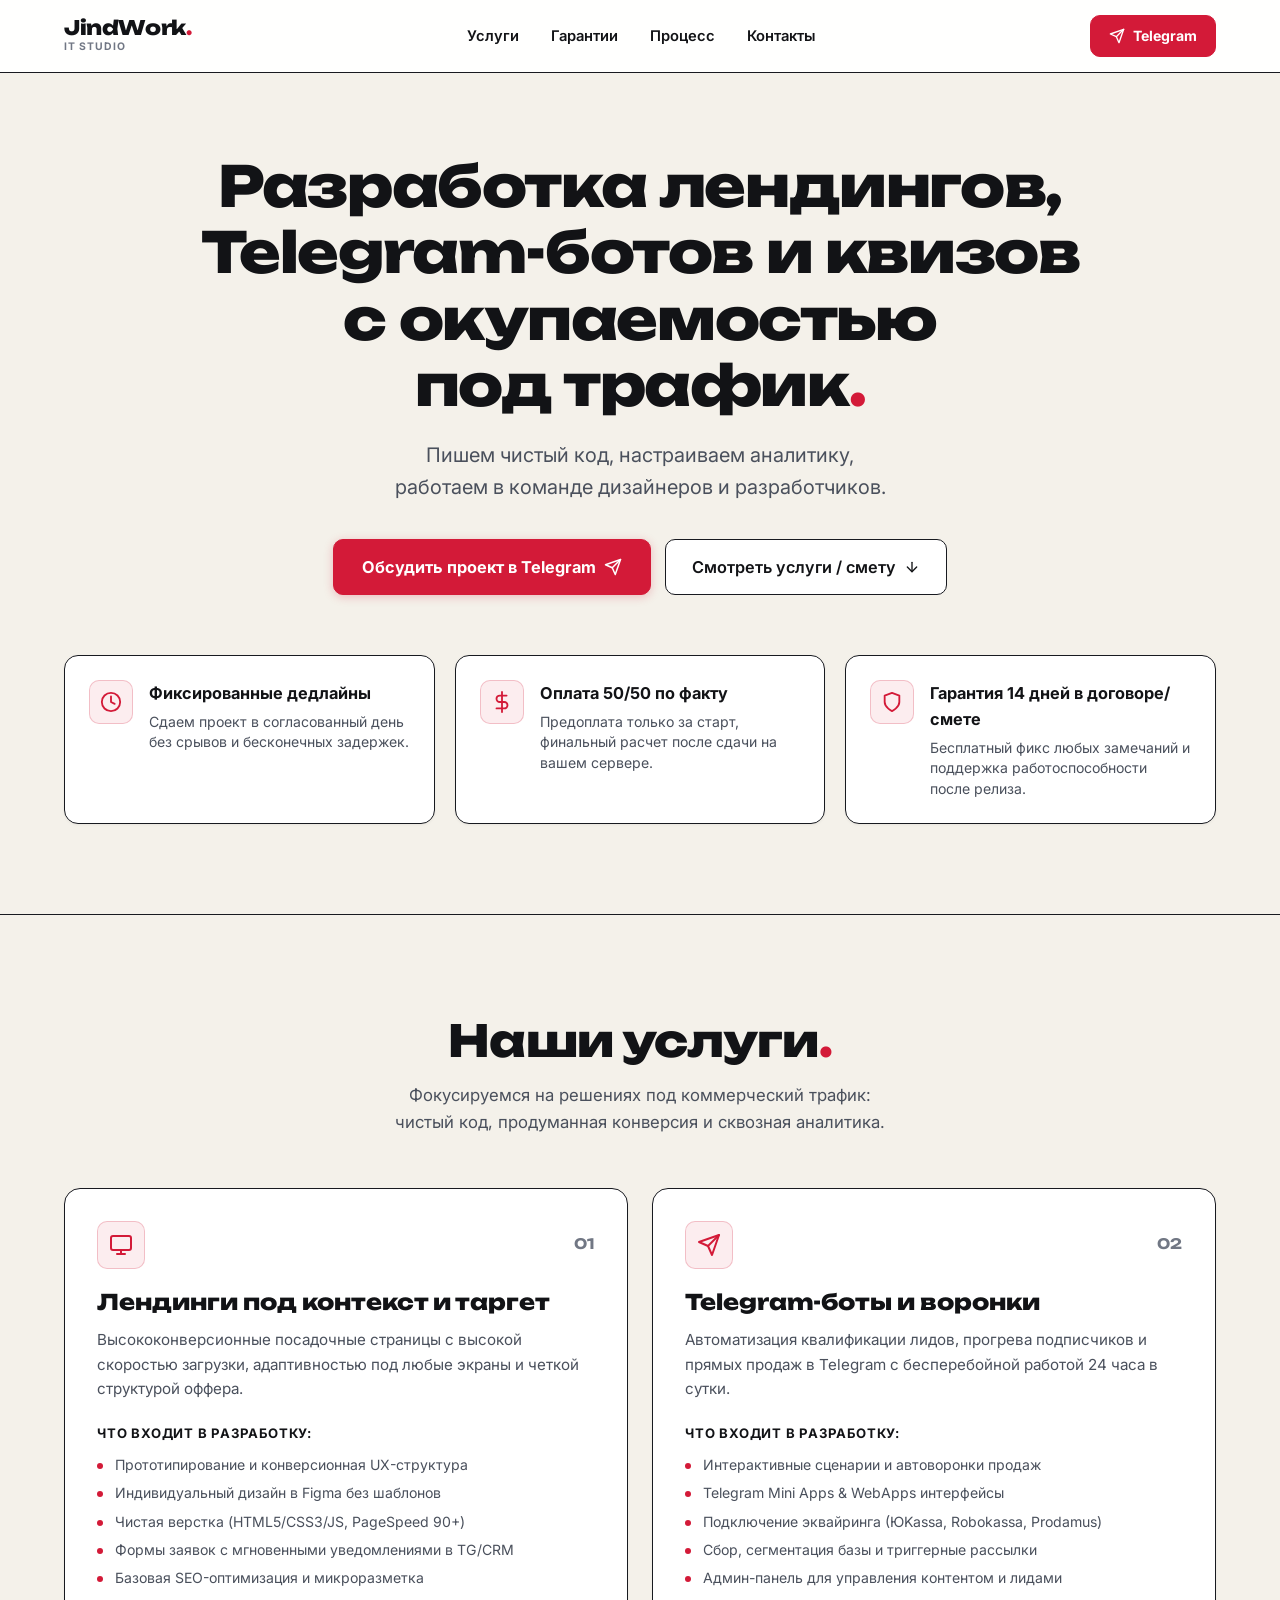
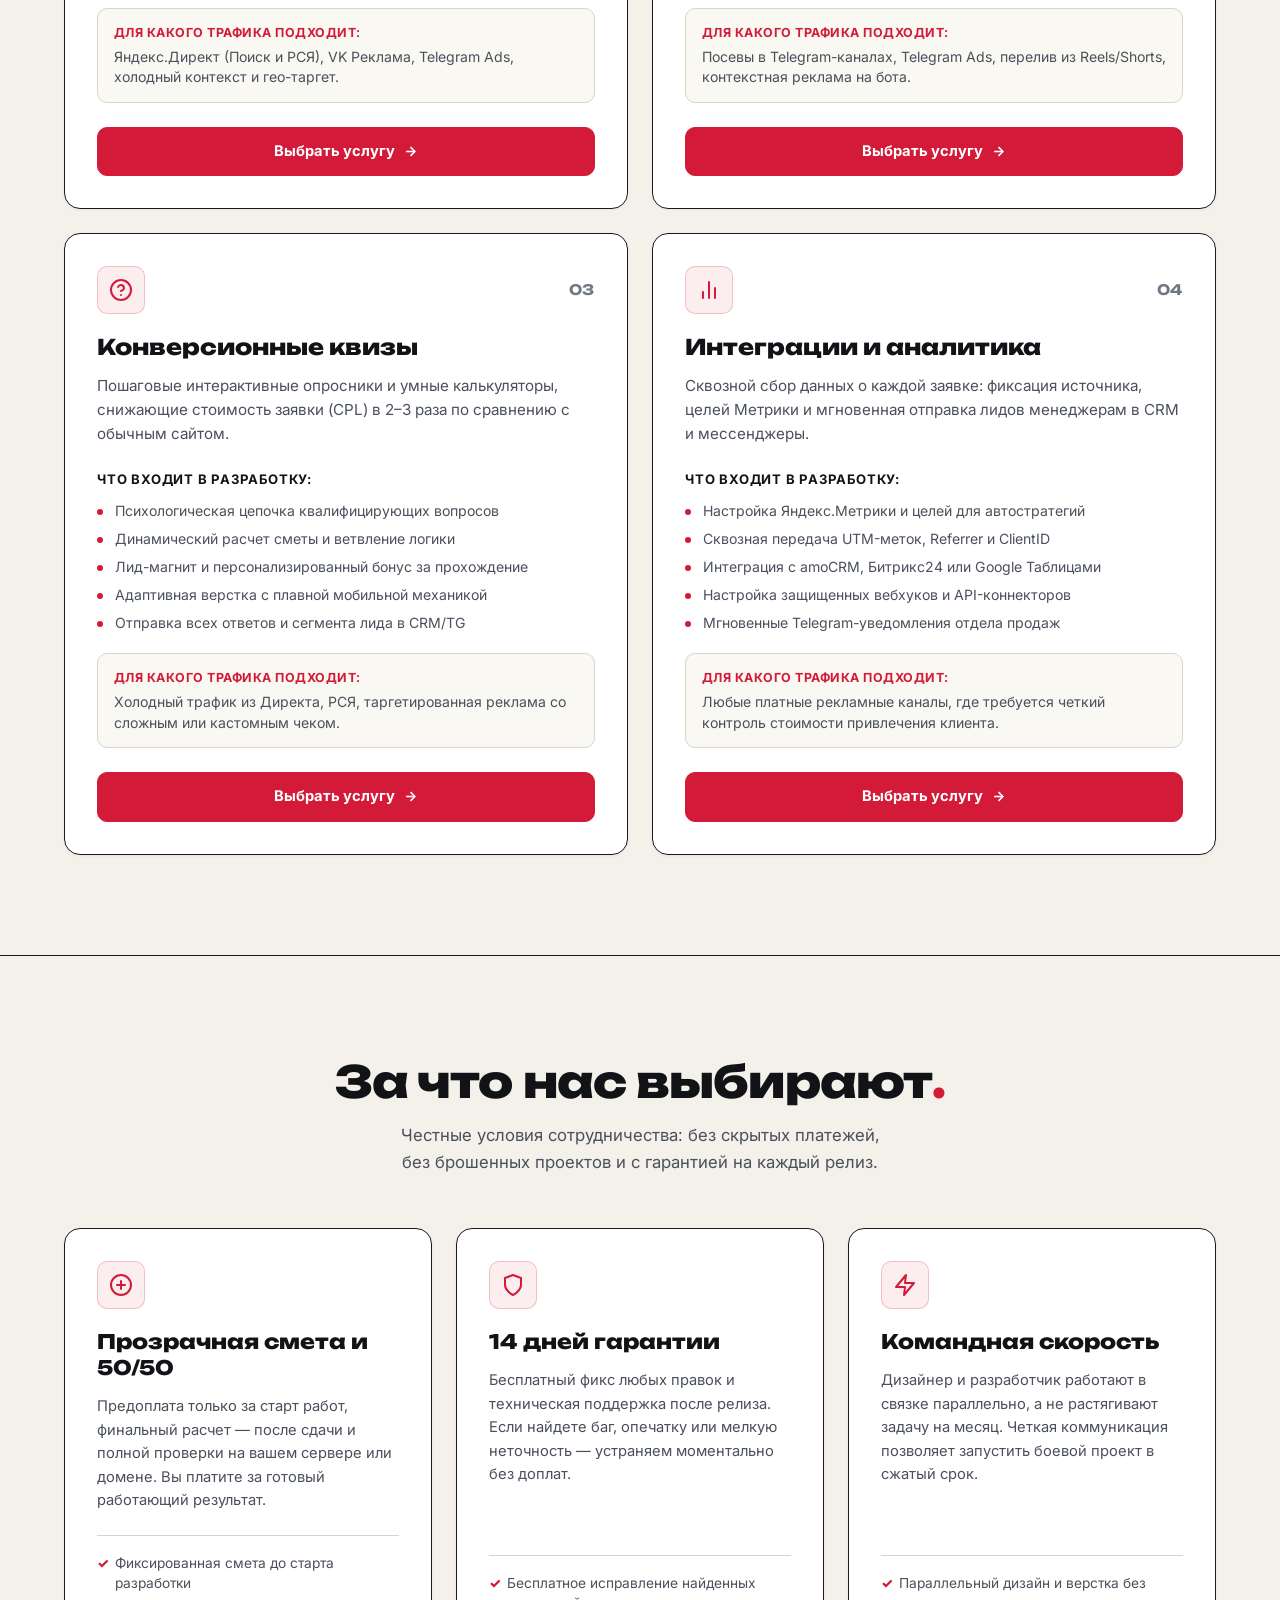
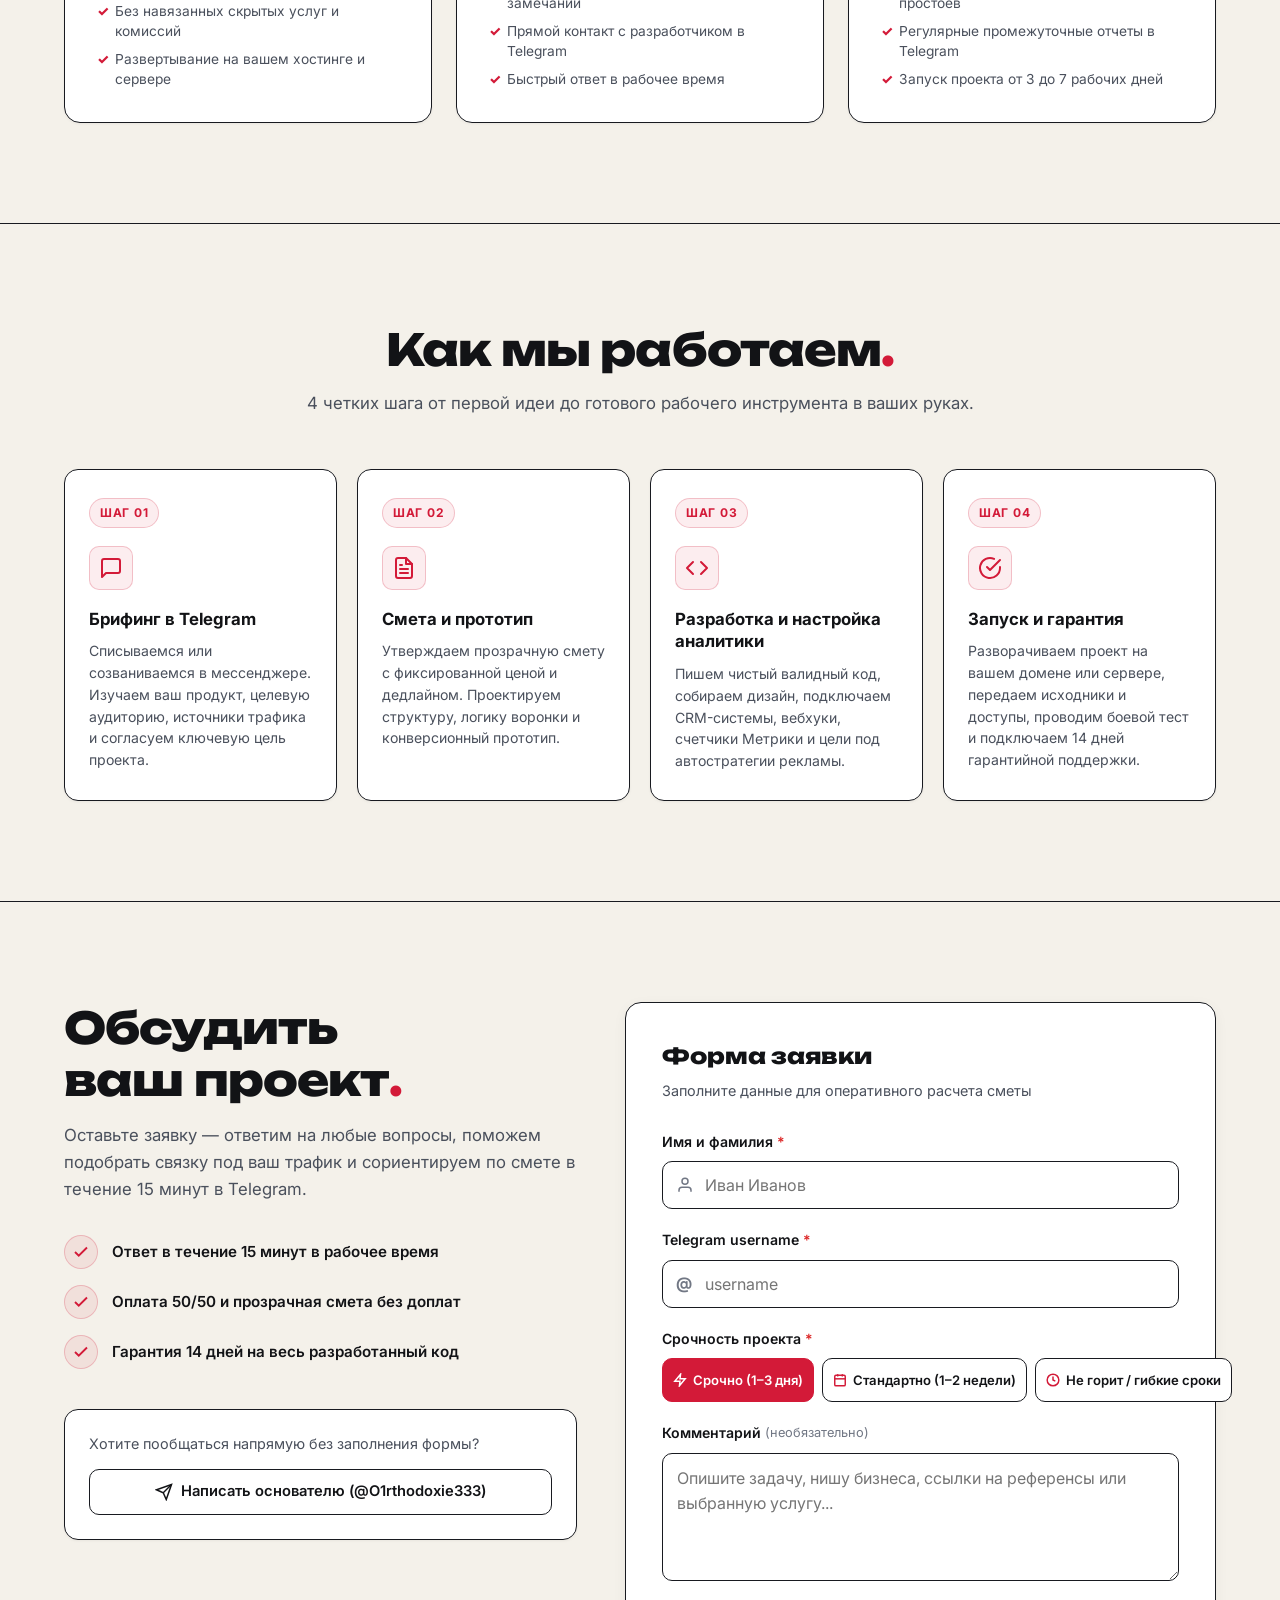
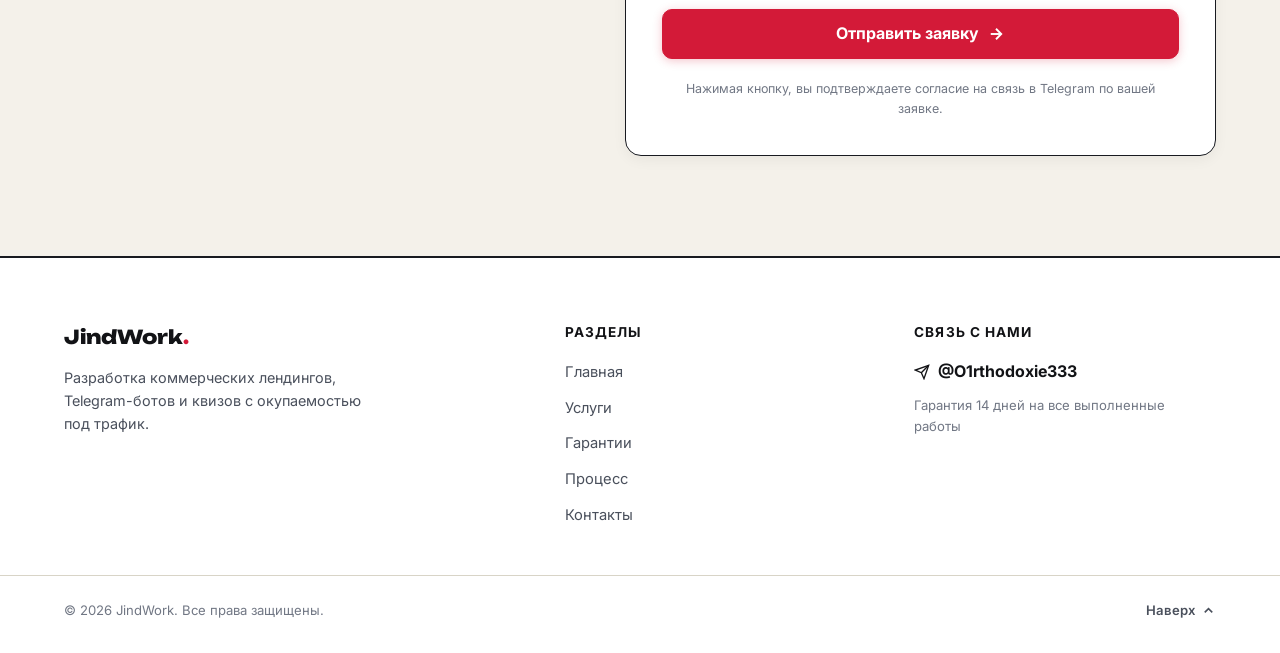
==== index.html @ 51e83759 "Add files via upload" ====
<!DOCTYPE html>
<html lang="ru">
<head>
  <meta charset="UTF-8">
  <meta name="viewport" content="width=device-width, initial-scale=1.0, viewport-fit=cover">
  <meta name="description" content="JindWork — разработка лендингов, Telegram-ботов и квизов с окупаемостью под трафик. Чистый код, аналитика, прозрачная смета 50/50 и гарантия 14 дней.">
  <title>JindWork — Разработка лендингов, Telegram-ботов и квизов под трафик</title>
  <link rel="preconnect" href="https://fonts.googleapis.com">
  <link rel="preconnect" href="https://fonts.gstatic.com" crossorigin>
  <link href="https://fonts.googleapis.com/css2?family=Inter:wght@400;500;600;700;800&family=Unbounded:wght@700;800;900&display=swap" rel="stylesheet">
  <link rel="stylesheet" href="styles.css">
  <link rel="icon" type="image/jpeg" href="assets/logo.jpg">
</head>
<body>
  <!-- Header / Шапка -->
  <header class="site-header" id="header">
    <div class="container header-container">
      <a href="#hero" class="brand-link" aria-label="JindWork главная">
        <div class="brand-text-block">
          <span class="brand-name">JindWork<span class="accent-dot">.</span></span>
          <span class="brand-tag">IT Studio</span>
        </div>
      </a>

      <nav class="nav-menu" id="nav-menu" aria-label="Основная навигация">
        <ul class="nav-list">
          <li class="nav-item"><a href="#services" class="nav-link">Услуги</a></li>
          <li class="nav-item"><a href="#values" class="nav-link">Гарантии</a></li>
          <li class="nav-item"><a href="#workflow" class="nav-link">Процесс</a></li>
          <li class="nav-item"><a href="#contact" class="nav-link">Контакты</a></li>
        </ul>
      </nav>

      <div class="header-actions">
        <a href="https://t.me/O1rthodoxie333" target="_blank" rel="noopener noreferrer" class="btn btn-tg-header" aria-label="Связаться в Telegram">
          <svg class="btn-icon" width="16" height="16" viewBox="0 0 24 24" fill="none" stroke="currentColor" stroke-width="2" stroke-linecap="round" stroke-linejoin="round" aria-hidden="true">
            <line x1="22" y1="2" x2="11" y2="13"></line>
            <polygon points="22 2 15 22 11 13 2 9 22 2"></polygon>
          </svg>
          <span class="btn-text">Telegram</span>
        </a>
        <button class="menu-toggle" id="menu-toggle" aria-label="Открыть мобильное меню" aria-expanded="false">
          <span class="menu-bar"></span>
          <span class="menu-bar"></span>
          <span class="menu-bar"></span>
        </button>
      </div>
    </div>
  </header>

  <!-- Mobile Drawer Menu -->
  <div class="mobile-drawer" id="mobile-drawer" aria-hidden="true">
    <div class="mobile-drawer-inner">
      <div class="mobile-drawer-header">
        <div class="brand-text-block">
          <span class="brand-name">JindWork<span class="accent-dot">.</span></span>
          <span class="brand-tag">IT Studio</span>
        </div>
        <button class="drawer-close" id="drawer-close" aria-label="Закрыть меню">
          <svg width="24" height="24" viewBox="0 0 24 24" fill="none" stroke="currentColor" stroke-width="2" stroke-linecap="round" stroke-linejoin="round">
            <line x1="18" y1="6" x2="6" y2="18"></line>
            <line x1="6" y1="6" x2="18" y2="18"></line>
          </svg>
        </button>
      </div>
      <nav class="mobile-nav" aria-label="Мобильная навигация">
        <a href="#services" class="mobile-nav-link">Услуги</a>
        <a href="#values" class="mobile-nav-link">Гарантии</a>
        <a href="#workflow" class="mobile-nav-link">Процесс</a>
        <a href="#contact" class="mobile-nav-link">Контакты</a>
      </nav>
      <div class="mobile-drawer-footer">
        <a href="#contact" class="btn btn-primary btn-block">Обсудить проект</a>
        <a href="https://t.me/O1rthodoxie333" target="_blank" rel="noopener noreferrer" class="btn btn-outline btn-block">
          <svg width="18" height="18" viewBox="0 0 24 24" fill="none" stroke="currentColor" stroke-width="2">
            <line x1="22" y1="2" x2="11" y2="13"></line>
            <polygon points="22 2 15 22 11 13 2 9 22 2"></polygon>
          </svg>
          <span>Написать в Telegram</span>
        </a>
      </div>
    </div>
  </div>

  <main>
    <!-- Hero Section -->
    <section class="hero-section" id="hero">
      <div class="container hero-container">
        <h1 class="hero-title">Разработка лендингов, Telegram-ботов и&nbsp;квизов с&nbsp;окупаемостью под&nbsp;трафик<span class="accent-dot">.</span></h1>

        <p class="hero-subtitle">Пишем чистый код, настраиваем аналитику, работаем в&nbsp;команде дизайнеров и&nbsp;разработчиков.</p>

        <div class="hero-cta-group">
          <a href="#contact" class="btn btn-primary btn-hero-primary">
            <span class="btn-text">Обсудить проект в Telegram</span>
            <svg class="btn-icon" width="18" height="18" viewBox="0 0 24 24" fill="none" stroke="currentColor" stroke-width="2" stroke-linecap="round" stroke-linejoin="round" aria-hidden="true">
              <line x1="22" y1="2" x2="11" y2="13"></line>
              <polygon points="22 2 15 22 11 13 2 9 22 2"></polygon>
            </svg>
          </a>
          <a href="#services" class="btn btn-outline btn-hero-secondary">
            <span class="btn-text">Смотреть услуги / смету</span>
            <svg class="btn-icon" width="16" height="16" viewBox="0 0 24 24" fill="none" stroke="currentColor" stroke-width="2" stroke-linecap="round" stroke-linejoin="round" aria-hidden="true">
              <line x1="12" y1="5" x2="12" y2="19"></line>
              <polyline points="19 12 12 19 5 12"></polyline>
            </svg>
          </a>
        </div>

        <!-- Key Metrics Cards -->
        <div class="hero-metrics-grid">
          <div class="metric-card">
            <div class="metric-icon-box">
              <svg width="22" height="22" viewBox="0 0 24 24" fill="none" stroke="currentColor" stroke-width="2" stroke-linecap="round" stroke-linejoin="round">
                <circle cx="12" cy="12" r="10"></circle>
                <polyline points="12 6 12 12 16 14"></polyline>
              </svg>
            </div>
            <div class="metric-info">
              <h3 class="metric-heading">Фиксированные дедлайны</h3>
              <p class="metric-detail">Сдаем проект в согласованный день без срывов и бесконечных задержек.</p>
            </div>
          </div>

          <div class="metric-card">
            <div class="metric-icon-box">
              <svg width="22" height="22" viewBox="0 0 24 24" fill="none" stroke="currentColor" stroke-width="2" stroke-linecap="round" stroke-linejoin="round">
                <line x1="12" y1="1" x2="12" y2="23"></line>
                <path d="M17 5H9.5a3.5 3.5 0 0 0 0 7h5a3.5 3.5 0 0 1 0 7H6"></path>
              </svg>
            </div>
            <div class="metric-info">
              <h3 class="metric-heading">Оплата 50/50 по факту</h3>
              <p class="metric-detail">Предоплата только за старт, финальный расчет после сдачи на вашем сервере.</p>
            </div>
          </div>

          <div class="metric-card">
            <div class="metric-icon-box">
              <svg width="22" height="22" viewBox="0 0 24 24" fill="none" stroke="currentColor" stroke-width="2" stroke-linecap="round" stroke-linejoin="round">
                <path d="M12 22s8-4 8-10V5l-8-3-8 3v7c0 6 8 10 8 10z"></path>
              </svg>
            </div>
            <div class="metric-info">
              <h3 class="metric-heading">Гарантия 14 дней в договоре/смете</h3>
              <p class="metric-detail">Бесплатный фикс любых замечаний и поддержка работоспособности после релиза.</p>
            </div>
          </div>
        </div>
      </div>
    </section>

    <!-- Services Section (Strict 2x2 Grid, Pure Native Scroll) -->
    <section class="services-section" id="services">
      <div class="container">
        <div class="section-heading-wrap">
          <h2 class="section-title">Наши услуги<span class="accent-dot">.</span></h2>
          <p class="section-subtitle">Фокусируемся на решениях под коммерческий трафик: чистый код, продуманная конверсия и сквозная аналитика.</p>
        </div>

        <!-- Mobile Service Category Tabs & Swipe Hint -->
        <div class="services-mobile-bar" aria-label="Быстрый выбор услуги">
          <div class="services-tab-strip" role="tablist">
            <button class="svc-tab active" data-index="0" role="tab" type="button">Лендинги</button>
            <button class="svc-tab" data-index="1" role="tab" type="button">TG-боты</button>
            <button class="svc-tab" data-index="2" role="tab" type="button">Квизы</button>
            <button class="svc-tab" data-index="3" role="tab" type="button">CRM / Аналитика</button>
          </div>
          <div class="swipe-hint">
            <span>Смахните</span>
            <svg width="14" height="14" viewBox="0 0 24 24" fill="none" stroke="currentColor" stroke-width="2.5"><polyline points="9 18 15 12 9 6"></polyline></svg>
          </div>
        </div>

        <div class="services-grid" id="services-grid">
          <!-- Card 1: Лендинги -->
          <article class="service-card" data-service="Лендинги под контекст и таргет">
            <div class="service-card-header">
              <div class="service-icon-wrap">
                <svg width="24" height="24" viewBox="0 0 24 24" fill="none" stroke="currentColor" stroke-width="2" stroke-linecap="round" stroke-linejoin="round">
                  <rect x="2" y="3" width="20" height="14" rx="2" ry="2"></rect>
                  <line x1="8" y1="21" x2="16" y2="21"></line>
                  <line x1="12" y1="17" x2="12" y2="21"></line>
                </svg>
              </div>
              <span class="service-number">01</span>
            </div>

            <h3 class="service-title">Лендинги под контекст и таргет</h3>
            <p class="service-description">Высококонверсионные посадочные страницы с высокой скоростью загрузки, адаптивностью под любые экраны и четкой структурой оффера.</p>

            <div class="service-block">
              <h4 class="service-block-title">Что входит в разработку:</h4>
              <ul class="service-list">
                <li>Прототипирование и конверсионная UX-структура</li>
                <li>Индивидуальный дизайн в Figma без шаблонов</li>
                <li>Чистая верстка (HTML5/CSS3/JS, PageSpeed 90+)</li>
                <li>Формы заявок с мгновенными уведомлениями в TG/CRM</li>
                <li>Базовая SEO-оптимизация и микроразметка</li>
              </ul>
            </div>

            <div class="service-traffic-box">
              <span class="traffic-label">Для какого трафика подходит:</span>
              <p class="traffic-text">Яндекс.Директ (Поиск и РСЯ), VK Реклама, Telegram Ads, холодный контекст и гео-таргет.</p>
            </div>

            <div class="service-action-wrap">
              <a href="#contact" class="btn btn-outline select-service-btn" data-service-name="Лендинги под контекст и таргет">
                <span>Выбрать услугу</span>
                <svg width="15" height="15" viewBox="0 0 24 24" fill="none" stroke="currentColor" stroke-width="2.5">
                  <line x1="5" y1="12" x2="19" y2="12"></line>
                  <polyline points="12 5 19 12 12 19"></polyline>
                </svg>
              </a>
            </div>
          </article>

          <!-- Card 2: Telegram-боты -->
          <article class="service-card" data-service="Telegram-боты и воронки">
            <div class="service-card-header">
              <div class="service-icon-wrap">
                <svg width="24" height="24" viewBox="0 0 24 24" fill="none" stroke="currentColor" stroke-width="2" stroke-linecap="round" stroke-linejoin="round">
                  <line x1="22" y1="2" x2="11" y2="13"></line>
                  <polygon points="22 2 15 22 11 13 2 9 22 2"></polygon>
                </svg>
              </div>
              <span class="service-number">02</span>
            </div>

            <h3 class="service-title">Telegram-боты и воронки</h3>
            <p class="service-description">Автоматизация квалификации лидов, прогрева подписчиков и прямых продаж в Telegram с бесперебойной работой 24 часа в сутки.</p>

            <div class="service-block">
              <h4 class="service-block-title">Что входит в разработку:</h4>
              <ul class="service-list">
                <li>Интерактивные сценарии и автоворонки продаж</li>
                <li>Telegram Mini Apps &amp; WebApps интерфейсы</li>
                <li>Подключение эквайринга (ЮKassa, Robokassa, Prodamus)</li>
                <li>Сбор, сегментация базы и триггерные рассылки</li>
                <li>Админ-панель для управления контентом и лидами</li>
              </ul>
            </div>

            <div class="service-traffic-box">
              <span class="traffic-label">Для какого трафика подходит:</span>
              <p class="traffic-text">Посевы в Telegram-каналах, Telegram Ads, перелив из Reels/Shorts, контекстная реклама на бота.</p>
            </div>

            <div class="service-action-wrap">
              <a href="#contact" class="btn btn-outline select-service-btn" data-service-name="Telegram-боты и воронки">
                <span>Выбрать услугу</span>
                <svg width="15" height="15" viewBox="0 0 24 24" fill="none" stroke="currentColor" stroke-width="2.5">
                  <line x1="5" y1="12" x2="19" y2="12"></line>
                  <polyline points="12 5 19 12 12 19"></polyline>
                </svg>
              </a>
            </div>
          </article>

          <!-- Card 3: Квизы -->
          <article class="service-card" data-service="Конверсионные квизы">
            <div class="service-card-header">
              <div class="service-icon-wrap">
                <svg width="24" height="24" viewBox="0 0 24 24" fill="none" stroke="currentColor" stroke-width="2" stroke-linecap="round" stroke-linejoin="round">
                  <circle cx="12" cy="12" r="10"></circle>
                  <path d="M9.09 9a3 3 0 0 1 5.83 1c0 2-3 3-3 3"></path>
                  <line x1="12" y1="17" x2="12.01" y2="17"></line>
                </svg>
              </div>
              <span class="service-number">03</span>
            </div>

            <h3 class="service-title">Конверсионные квизы</h3>
            <p class="service-description">Пошаговые интерактивные опросники и умные калькуляторы, снижающие стоимость заявки (CPL) в 2–3 раза по сравнению с обычным сайтом.</p>

            <div class="service-block">
              <h4 class="service-block-title">Что входит в разработку:</h4>
              <ul class="service-list">
                <li>Психологическая цепочка квалифицирующих вопросов</li>
                <li>Динамический расчет сметы и ветвление логики</li>
                <li>Лид-магнит и персонализированный бонус за прохождение</li>
                <li>Адаптивная верстка с плавной мобильной механикой</li>
                <li>Отправка всех ответов и сегмента лида в CRM/TG</li>
              </ul>
            </div>

            <div class="service-traffic-box">
              <span class="traffic-label">Для какого трафика подходит:</span>
              <p class="traffic-text">Холодный трафик из Директа, РСЯ, таргетированная реклама со сложным или кастомным чеком.</p>
            </div>

            <div class="service-action-wrap">
              <a href="#contact" class="btn btn-outline select-service-btn" data-service-name="Конверсионные квизы">
                <span>Выбрать услугу</span>
                <svg width="15" height="15" viewBox="0 0 24 24" fill="none" stroke="currentColor" stroke-width="2.5">
                  <line x1="5" y1="12" x2="19" y2="12"></line>
                  <polyline points="12 5 19 12 12 19"></polyline>
                </svg>
              </a>
            </div>
          </article>

          <!-- Card 4: Интеграции и аналитика -->
          <article class="service-card" data-service="Интеграции и аналитика">
            <div class="service-card-header">
              <div class="service-icon-wrap">
                <svg width="24" height="24" viewBox="0 0 24 24" fill="none" stroke="currentColor" stroke-width="2" stroke-linecap="round" stroke-linejoin="round">
                  <path d="M18 20V10"></path>
                  <path d="M12 20V4"></path>
                  <path d="M6 20v-6"></path>
                </svg>
              </div>
              <span class="service-number">04</span>
            </div>

            <h3 class="service-title">Интеграции и аналитика</h3>
            <p class="service-description">Сквозной сбор данных о каждой заявке: фиксация источника, целей Метрики и мгновенная отправка лидов менеджерам в CRM и мессенджеры.</p>

            <div class="service-block">
              <h4 class="service-block-title">Что входит в разработку:</h4>
              <ul class="service-list">
                <li>Настройка Яндекс.Метрики и целей для автостратегий</li>
                <li>Сквозная передача UTM-меток, Referrer и ClientID</li>
                <li>Интеграция с amoCRM, Битрикс24 или Google Таблицами</li>
                <li>Настройка защищенных вебхуков и API-коннекторов</li>
                <li>Мгновенные Telegram-уведомления отдела продаж</li>
              </ul>
            </div>

            <div class="service-traffic-box">
              <span class="traffic-label">Для какого трафика подходит:</span>
              <p class="traffic-text">Любые платные рекламные каналы, где требуется четкий контроль стоимости привлечения клиента.</p>
            </div>

            <div class="service-action-wrap">
              <a href="#contact" class="btn btn-outline select-service-btn" data-service-name="Интеграции и аналитика">
                <span>Выбрать услугу</span>
                <svg width="15" height="15" viewBox="0 0 24 24" fill="none" stroke="currentColor" stroke-width="2.5">
                  <line x1="5" y1="12" x2="19" y2="12"></line>
                  <polyline points="12 5 19 12 12 19"></polyline>
                </svg>
              </a>
            </div>
          </article>
        </div>

        <!-- Mobile Carousel Dots for Services -->
        <div class="carousel-dots services-dots" id="services-dots" aria-hidden="true">
          <button class="carousel-dot active" data-index="0" type="button" aria-label="Карточка 1"></button>
          <button class="carousel-dot" data-index="1" type="button" aria-label="Карточка 2"></button>
          <button class="carousel-dot" data-index="2" type="button" aria-label="Карточка 3"></button>
          <button class="carousel-dot" data-index="3" type="button" aria-label="Карточка 4"></button>
        </div>
      </div>
    </section>

    <!-- Why Us / Guarantees Section (Pure Native Cards Grid) -->
    <section class="values-section" id="values">
      <div class="container">
        <div class="section-heading-wrap">
          <h2 class="section-title">За что нас выбирают<span class="accent-dot">.</span></h2>
          <p class="section-subtitle">Честные условия сотрудничества: без скрытых платежей, без брошенных проектов и с гарантией на каждый релиз.</p>
        </div>

        <div class="values-grid" id="values-grid">
          <!-- Card 1: 50/50 -->
          <article class="value-card">
            <div class="value-card-header">
              <div class="value-icon-box">
                <svg width="24" height="24" viewBox="0 0 24 24" fill="none" stroke="currentColor" stroke-width="2" stroke-linecap="round" stroke-linejoin="round">
                  <circle cx="12" cy="12" r="10"></circle>
                  <line x1="12" y1="8" x2="12" y2="16"></line>
                  <line x1="8" y1="12" x2="16" y2="12"></line>
                </svg>
              </div>
            </div>
            <h3 class="value-title">Прозрачная смета и 50/50</h3>
            <p class="value-desc">Предоплата только за старт работ, финальный расчет — после сдачи и полной проверки на вашем сервере или домене. Вы платите за готовый работающий результат.</p>
            <ul class="value-points">
              <li>Фиксированная смета до старта разработки</li>
              <li>Без навязанных скрытых услуг и комиссий</li>
              <li>Развертывание на вашем хостинге и сервере</li>
            </ul>
          </article>

          <!-- Card 2: 14 дней гарантии -->
          <article class="value-card">
            <div class="value-card-header">
              <div class="value-icon-box">
                <svg width="24" height="24" viewBox="0 0 24 24" fill="none" stroke="currentColor" stroke-width="2" stroke-linecap="round" stroke-linejoin="round">
                  <path d="M12 22s8-4 8-10V5l-8-3-8 3v7c0 6 8 10 8 10z"></path>
                </svg>
              </div>
            </div>
            <h3 class="value-title">14 дней гарантии</h3>
            <p class="value-desc">Бесплатный фикс любых правок и техническая поддержка после релиза. Если найдете баг, опечатку или мелкую неточность — устраняем моментально без доплат.</p>
            <ul class="value-points">
              <li>Бесплатное исправление найденных замечаний</li>
              <li>Прямой контакт с разработчиком в Telegram</li>
              <li>Быстрый ответ в рабочее время</li>
            </ul>
          </article>

          <!-- Card 3: Командная скорость -->
          <article class="value-card">
            <div class="value-card-header">
              <div class="value-icon-box">
                <svg width="24" height="24" viewBox="0 0 24 24" fill="none" stroke="currentColor" stroke-width="2" stroke-linecap="round" stroke-linejoin="round">
                  <polygon points="13 2 3 14 12 14 11 22 21 10 12 10 13 2"></polygon>
                </svg>
              </div>
            </div>
            <h3 class="value-title">Командная скорость</h3>
            <p class="value-desc">Дизайнер и разработчик работают в связке параллельно, а не растягивают задачу на месяц. Четкая коммуникация позволяет запустить боевой проект в сжатый срок.</p>
            <ul class="value-points">
              <li>Параллельный дизайн и верстка без простоев</li>
              <li>Регулярные промежуточные отчеты в Telegram</li>
              <li>Запуск проекта от 3 до 7 рабочих дней</li>
            </ul>
          </article>
        </div>

        <!-- Mobile Carousel Dots for Values -->
        <div class="carousel-dots values-dots" id="values-dots" aria-hidden="true">
          <button class="carousel-dot active" data-index="0" type="button" aria-label="Гарантия 1"></button>
          <button class="carousel-dot" data-index="1" type="button" aria-label="Гарантия 2"></button>
          <button class="carousel-dot" data-index="2" type="button" aria-label="Гарантия 3"></button>
        </div>
      </div>
    </section>

    <!-- Workflow Section (4 Steps Chain) -->
    <section class="workflow-section" id="workflow">
      <div class="container">
        <div class="section-heading-wrap">
          <h2 class="section-title">Как мы работаем<span class="accent-dot">.</span></h2>
          <p class="section-subtitle">4 четких шага от первой идеи до готового рабочего инструмента в ваших руках.</p>
        </div>

        <div class="workflow-chain" id="workflow-chain">
          <!-- Step 1 -->
          <div class="step-card">
            <div class="step-badge">Шаг 01</div>
            <div class="step-icon">
              <svg width="24" height="24" viewBox="0 0 24 24" fill="none" stroke="currentColor" stroke-width="2" stroke-linecap="round" stroke-linejoin="round">
                <path d="M21 15a2 2 0 0 1-2 2H7l-4 4V5a2 2 0 0 1 2-2h14a2 2 0 0 1 2 2z"></path>
              </svg>
            </div>
            <h3 class="step-title">Брифинг в Telegram</h3>
            <p class="step-desc">Списываемся или созваниваемся в мессенджере. Изучаем ваш продукт, целевую аудиторию, источники трафика и согласуем ключевую цель проекта.</p>
          </div>

          <!-- Step 2 -->
          <div class="step-card">
            <div class="step-badge">Шаг 02</div>
            <div class="step-icon">
              <svg width="24" height="24" viewBox="0 0 24 24" fill="none" stroke="currentColor" stroke-width="2" stroke-linecap="round" stroke-linejoin="round">
                <path d="M14 2H6a2 2 0 0 0-2 2v16a2 2 0 0 0 2 2h12a2 2 0 0 0 2-2V8z"></path>
                <polyline points="14 2 14 8 20 8"></polyline>
                <line x1="16" y1="13" x2="8" y2="13"></line>
                <line x1="16" y1="17" x2="8" y2="17"></line>
                <polyline points="10 9 9 9 8 9"></polyline>
              </svg>
            </div>
            <h3 class="step-title">Смета и прототип</h3>
            <p class="step-desc">Утверждаем прозрачную смету с фиксированной ценой и дедлайном. Проектируем структуру, логику воронки и конверсионный прототип.</p>
          </div>

          <!-- Step 3 -->
          <div class="step-card">
            <div class="step-badge">Шаг 03</div>
            <div class="step-icon">
              <svg width="24" height="24" viewBox="0 0 24 24" fill="none" stroke="currentColor" stroke-width="2" stroke-linecap="round" stroke-linejoin="round">
                <polyline points="16 18 22 12 16 6"></polyline>
                <polyline points="8 6 2 12 8 18"></polyline>
              </svg>
            </div>
            <h3 class="step-title">Разработка и настройка аналитики</h3>
            <p class="step-desc">Пишем чистый валидный код, собираем дизайн, подключаем CRM-системы, вебхуки, счетчики Метрики и цели под автостратегии рекламы.</p>
          </div>

          <!-- Step 4 -->
          <div class="step-card">
            <div class="step-badge">Шаг 04</div>
            <div class="step-icon">
              <svg width="24" height="24" viewBox="0 0 24 24" fill="none" stroke="currentColor" stroke-width="2" stroke-linecap="round" stroke-linejoin="round">
                <path d="M22 11.08V12a10 10 0 1 1-5.93-9.14"></path>
                <polyline points="22 4 12 14.01 9 11.01"></polyline>
              </svg>
            </div>
            <h3 class="step-title">Запуск и гарантия</h3>
            <p class="step-desc">Разворачиваем проект на вашем домене или сервере, передаем исходники и доступы, проводим боевой тест и подключаем 14 дней гарантийной поддержки.</p>
          </div>
        </div>

        <!-- Mobile Carousel Dots for Workflow -->
        <div class="carousel-dots workflow-dots" id="workflow-dots" aria-hidden="true">
          <button class="carousel-dot active" data-index="0" type="button" aria-label="Шаг 1"></button>
          <button class="carousel-dot" data-index="1" type="button" aria-label="Шаг 2"></button>
          <button class="carousel-dot" data-index="2" type="button" aria-label="Шаг 3"></button>
          <button class="carousel-dot" data-index="3" type="button" aria-label="Шаг 4"></button>
        </div>
      </div>
    </section>

    <!-- Lead Form Section / Заявка на работу -->
    <section class="contact-section" id="contact">
      <div class="container">
        <div class="contact-layout">
          <!-- Left Info Column -->
          <div class="contact-info-col">
            <h2 class="contact-title">Обсудить ваш проект<span class="accent-dot">.</span></h2>
            <p class="contact-subtitle">Оставьте заявку — ответим на любые вопросы, поможем подобрать связку под ваш трафик и сориентируем по смете в течение 15 минут в Telegram.</p>

            <div class="contact-perks-list">
              <div class="perk-row">
                <div class="perk-icon">
                  <svg width="18" height="18" viewBox="0 0 24 24" fill="none" stroke="currentColor" stroke-width="2.5">
                    <polyline points="20 6 9 17 4 12"></polyline>
                  </svg>
                </div>
                <span>Ответ в течение 15 минут в рабочее время</span>
              </div>
              <div class="perk-row">
                <div class="perk-icon">
                  <svg width="18" height="18" viewBox="0 0 24 24" fill="none" stroke="currentColor" stroke-width="2.5">
                    <polyline points="20 6 9 17 4 12"></polyline>
                  </svg>
                </div>
                <span>Оплата 50/50 и прозрачная смета без доплат</span>
              </div>
              <div class="perk-row">
                <div class="perk-icon">
                  <svg width="18" height="18" viewBox="0 0 24 24" fill="none" stroke="currentColor" stroke-width="2.5">
                    <polyline points="20 6 9 17 4 12"></polyline>
                  </svg>
                </div>
                <span>Гарантия 14 дней на весь разработанный код</span>
              </div>
            </div>

            <div class="direct-tg-container">
              <span class="direct-tg-note">Хотите пообщаться напрямую без заполнения формы?</span>
              <a href="https://t.me/O1rthodoxie333" target="_blank" rel="noopener noreferrer" class="btn btn-outline direct-tg-btn">
                <svg width="18" height="18" viewBox="0 0 24 24" fill="none" stroke="currentColor" stroke-width="2">
                  <line x1="22" y1="2" x2="11" y2="13"></line>
                  <polygon points="22 2 15 22 11 13 2 9 22 2"></polygon>
                </svg>
                <span>Написать основателю (@O1rthodoxie333)</span>
              </a>
            </div>
          </div>

          <!-- Right Form Column -->
          <div class="contact-form-col">
            <div class="form-card">
              <div class="form-card-top">
                <h3 class="form-card-title">Форма заявки</h3>
                <p class="form-card-sub">Заполните данные для оперативного расчета сметы</p>
              </div>

              <form id="lead-form" class="lead-form" novalidate>
                <!-- 1. Имя и фамилия -->
                <div class="form-group">
                  <label for="client-name" class="form-label">
                    <span>Имя и фамилия</span>
                    <span class="req-star" aria-hidden="true">*</span>
                  </label>
                  <div class="input-wrap">
                    <svg class="input-icon" width="18" height="18" viewBox="0 0 24 24" fill="none" stroke="currentColor" stroke-width="2">
                      <path d="M20 21v-2a4 4 0 0 0-4-4H8a4 4 0 0 0-4 4v2"></path>
                      <circle cx="12" cy="7" r="4"></circle>
                    </svg>
                    <input type="text" id="client-name" name="fullName" class="form-input" placeholder="Иван Иванов" required autocomplete="name">
                  </div>
                  <span class="field-error" id="name-error">Пожалуйста, укажите имя и фамилию</span>
                </div>

                <!-- 2. Юз в телеграмм -->
                <div class="form-group">
                  <label for="telegram-username" class="form-label">
                    <span>Telegram username</span>
                    <span class="req-star" aria-hidden="true">*</span>
                  </label>
                  <div class="input-wrap tg-input-wrap">
                    <span class="input-prefix" aria-hidden="true">@</span>
                    <input type="text" id="telegram-username" name="telegram" class="form-input" placeholder="username" required autocomplete="off">
                  </div>
                  <span class="field-error" id="tg-error">Пожалуйста, укажите ваш Telegram username</span>
                </div>

                <!-- 3. Срочность работы -->
                <div class="form-group">
                  <label class="form-label">
                    <span>Срочность проекта</span>
                    <span class="req-star" aria-hidden="true">*</span>
                  </label>
                  <div class="urgency-chips" role="radiogroup" aria-label="Срочность работы">
                    <label class="urgency-chip active">
                      <input type="radio" name="urgency" value="Срочно (1-3 дня)" checked>
                      <span class="chip-content">
                        <svg class="chip-icon" width="14" height="14" viewBox="0 0 24 24" fill="none" stroke="currentColor" stroke-width="2.5">
                          <polygon points="13 2 3 14 12 14 11 22 21 10 12 10 13 2"></polygon>
                        </svg>
                        <span>Срочно (1–3 дня)</span>
                      </span>
                    </label>

                    <label class="urgency-chip">
                      <input type="radio" name="urgency" value="Стандартно (1-2 недели)">
                      <span class="chip-content">
                        <svg class="chip-icon" width="14" height="14" viewBox="0 0 24 24" fill="none" stroke="currentColor" stroke-width="2.5">
                          <rect x="3" y="4" width="18" height="18" rx="2" ry="2"></rect>
                          <line x1="16" y1="2" x2="16" y2="6"></line>
                          <line x1="8" y1="2" x2="8" y2="6"></line>
                          <line x1="3" y1="10" x2="21" y2="10"></line>
                        </svg>
                        <span>Стандартно (1–2 недели)</span>
                      </span>
                    </label>

                    <label class="urgency-chip">
                      <input type="radio" name="urgency" value="Не горит / гибкие сроки">
                      <span class="chip-content">
                        <svg class="chip-icon" width="14" height="14" viewBox="0 0 24 24" fill="none" stroke="currentColor" stroke-width="2.5">
                          <circle cx="12" cy="12" r="10"></circle>
                          <polyline points="12 6 12 12 16 14"></polyline>
                        </svg>
                        <span>Не горит / гибкие сроки</span>
                      </span>
                    </label>
                  </div>
                </div>

                <!-- 4. Комментарий -->
                <div class="form-group">
                  <label for="project-comment" class="form-label">
                    <span>Комментарий</span>
                    <span class="optional-tag">(необязательно)</span>
                  </label>
                  <div class="textarea-wrap">
                    <textarea id="project-comment" name="comment" class="form-textarea" rows="4" placeholder="Опишите задачу, нишу бизнеса, ссылки на референсы или выбранную услугу..."></textarea>
                  </div>
                </div>

                <!-- Submit Button -->
                <button type="submit" class="btn btn-primary btn-submit" id="submit-btn">
                  <span class="btn-spinner" aria-hidden="true"></span>
                  <span class="btn-text">Отправить заявку</span>
                  <svg class="btn-icon" width="18" height="18" viewBox="0 0 24 24" fill="none" stroke="currentColor" stroke-width="2.5">
                    <line x1="5" y1="12" x2="19" y2="12"></line>
                    <polyline points="12 5 19 12 12 19"></polyline>
                  </svg>
                </button>

                <p class="form-disclaimer">Нажимая кнопку, вы подтверждаете согласие на связь в Telegram по вашей заявке.</p>
              </form>
            </div>
          </div>
        </div>
      </div>
    </section>
  </main>

  <!-- Success Notification Modal -->
  <div class="modal-backdrop" id="success-modal" aria-hidden="true" role="dialog" aria-labelledby="modal-title">
    <div class="modal-card">
      <div class="modal-icon-wrap">
        <svg width="36" height="36" viewBox="0 0 24 24" fill="none" stroke="currentColor" stroke-width="2.5" stroke-linecap="round" stroke-linejoin="round">
          <path d="M22 11.08V12a10 10 0 1 1-5.93-9.14"></path>
          <polyline points="22 4 12 14.01 9 11.01"></polyline>
        </svg>
      </div>
      <h3 class="modal-title" id="modal-title">Заявка успешно отправлена!</h3>
      <p class="modal-text">Команда <strong>JindWork</strong> уже получила ваши данные. Мы свяжемся с вами в Telegram в течение 15 минут в рабочее время.</p>
      <div class="modal-summary" id="modal-summary"></div>
      <div class="modal-actions">
        <a href="https://t.me/O1rthodoxie333" target="_blank" rel="noopener noreferrer" class="btn btn-primary btn-block" id="modal-tg-btn">
          <svg width="18" height="18" viewBox="0 0 24 24" fill="none" stroke="currentColor" stroke-width="2">
            <line x1="22" y1="2" x2="11" y2="13"></line>
            <polygon points="22 2 15 22 11 13 2 9 22 2"></polygon>
          </svg>
          <span>Перейти в диалог Telegram</span>
        </a>
        <button class="btn btn-outline btn-block" id="modal-close-btn" type="button">Закрыть окно</button>
      </div>
    </div>
  </div>

  <!-- Footer / Подвал -->
  <footer class="site-footer">
    <div class="container footer-container">
      <div class="footer-left">
        <div class="footer-brand">
          <span class="footer-brand-name">JindWork<span class="accent-dot">.</span></span>
        </div>
        <p class="footer-desc">Разработка коммерческих лендингов, Telegram-ботов и квизов с окупаемостью под трафик.</p>
      </div>

      <nav class="footer-nav" aria-label="Навигация в подвале">
        <span class="footer-nav-title">Разделы</span>
        <ul class="footer-links">
          <li><a href="#hero">Главная</a></li>
          <li><a href="#services">Услуги</a></li>
          <li><a href="#values">Гарантии</a></li>
          <li><a href="#workflow">Процесс</a></li>
          <li><a href="#contact">Контакты</a></li>
        </ul>
      </nav>

      <div class="footer-right">
        <span class="footer-nav-title">Связь с нами</span>
        <p class="footer-contact-item">
          <svg width="16" height="16" viewBox="0 0 24 24" fill="none" stroke="currentColor" stroke-width="2">
            <line x1="22" y1="2" x2="11" y2="13"></line>
            <polygon points="22 2 15 22 11 13 2 9 22 2"></polygon>
          </svg>
          <a href="https://t.me/O1rthodoxie333" target="_blank" rel="noopener noreferrer">@O1rthodoxie333</a>
        </p>
        <p class="footer-subtext">Гарантия 14 дней на все выполненные работы</p>
      </div>
    </div>

    <div class="footer-bottom">
      <div class="container footer-bottom-inner">
        <p class="copyright">© 2026 JindWork. Все права защищены.</p>
        <a href="#hero" class="back-to-top" id="back-to-top" aria-label="Вернуться наверх">
          <span>Наверх</span>
          <svg width="15" height="15" viewBox="0 0 24 24" fill="none" stroke="currentColor" stroke-width="2.5">
            <polyline points="18 15 12 9 6 15"></polyline>
          </svg>
        </a>
      </div>
    </div>
  </footer>

  <!-- Mobile Floating Quick-CTA Button -->
  <aside class="mobile-floating-cta" id="mobile-floating-cta" aria-label="Быстрое действие">
    <a href="#contact" class="btn btn-primary floating-cta-btn" aria-label="Оставить заявку">
      <svg width="18" height="18" viewBox="0 0 24 24" fill="none" stroke="currentColor" stroke-width="2.5">
        <polygon points="13 2 3 14 12 14 11 22 21 10 12 10 13 2"></polygon>
      </svg>
      <span>Оставить заявку</span>
    </a>
  </aside>

  <script src="script.js"></script>
</body>
</html>
---- styles.css ----
/* ==========================================================================
   JindWork — Premium IT Studio Stylesheet
   Neo-Brutalist Light Palette:
   - Canvas / Background: Warm Cream (#F4F1EA, #EDE9E0)
   - Cards & Containers: Pure White (#FFFFFF)
   - Borders: Crisp Solid Dark Strokes (#181A20, 1.5px)
   - Accent: Bold Crimson Red (#D31A38, #B8132E)
   - Typography: Unbounded (Headings) & Inter (Body, UI)
   - 100% Native Browser Scrolling, CSS Grid & Flexbox, Responsive 360px-4K
   ========================================================================== */

:root {
  /* Color Palette — Light Cream Canvas & White Cards */
  --bg-main: #F4F1EA;
  --bg-subtle: #EDE9E0;
  --bg-card: #FFFFFF;
  --bg-card-hover: #FFFFFF;
  --bg-surface: #FFFFFF;
  --bg-input: #FFFFFF;

  /* Bold Crimson Red Accent (Matching wireframe buttons) */
  --accent-primary: #D31A38;
  --accent-hover: #B8132E;
  --accent-subtle: rgba(211, 26, 56, 0.08);
  --accent-border: rgba(211, 26, 56, 0.22);

  /* Typography Colors */
  --text-main: #121316;
  --text-muted: #4A505C;
  --text-dim: #717784;
  --text-dark: #121316;

  /* Solid Dark Borders (Matching wireframe cards and containers) */
  --border-subtle: #D8D4C7;
  --border-card: #181A20;
  --border-hover: #000000;
  --border-focus: #D31A38;

  /* Status & State */
  --color-success: #059669;
  --color-error: #DC2626;

  /* Clean Crisp Shadows */
  --shadow-sm: 0 1px 3px rgba(0, 0, 0, 0.05);
  --shadow-card: 0 4px 14px rgba(0, 0, 0, 0.05);
  --shadow-card-hover: 0 8px 24px rgba(0, 0, 0, 0.09);

  /* Typography Families */
  --font-sans: 'Inter', -apple-system, BlinkMacSystemFont, "Segoe UI", Roboto, Helvetica, Arial, sans-serif;
  --font-display: 'Unbounded', var(--font-sans);

  /* Radii */
  --radius-sm: 6px;
  --radius-md: 10px;
  --radius-lg: 14px;
  --radius-xl: 16px;
  --radius-full: 9999px;

  /* Transitions */
  --transition-fast: 0.15s ease;
  --transition-normal: 0.25s cubic-bezier(0.16, 1, 0.3, 1);
}

/* ---------------- CSS Reset & Global ---------------- */
*, *::before, *::after {
  box-sizing: border-box;
  margin: 0;
  padding: 0;
  overflow-wrap: break-word;
}

html {
  font-size: 16px;
  scroll-behavior: smooth;
  -webkit-text-size-adjust: 100%;
  width: 100%;
  max-width: 100%;
  overflow-x: hidden;
}

body {
  background-color: var(--bg-main);
  color: var(--text-main);
  font-family: var(--font-sans);
  line-height: 1.6;
  min-height: 100vh;
  width: 100%;
  max-width: 100%;
  overflow-x: hidden;
  position: relative;
  text-rendering: optimizeLegibility;
  -webkit-font-smoothing: antialiased;
  -moz-osx-font-smoothing: grayscale;
}

section[id] {
  scroll-margin-top: 84px;
}

img {
  max-width: 100%;
  height: auto;
  display: block;
}

a {
  color: inherit;
  text-decoration: none;
  transition: color var(--transition-fast);
}

button, input, textarea, select {
  font: inherit;
  color: inherit;
}

button {
  background: none;
  border: none;
  cursor: pointer;
}

ul, ol {
  list-style: none;
}

/* Container */
.container {
  width: 100%;
  max-width: 1200px;
  margin-left: auto;
  margin-right: auto;
  padding-left: 24px;
  padding-right: 24px;
}

.accent-dot {
  color: var(--accent-primary);
  display: inline-block;
  font-weight: 800;
}

/* ---------------- Reusable Buttons ---------------- */
.btn {
  display: inline-flex;
  align-items: center;
  justify-content: center;
  gap: 8px;
  padding: 12px 22px;
  font-size: 0.95rem;
  font-weight: 600;
  border-radius: var(--radius-md);
  transition: background-color var(--transition-normal), border-color var(--transition-normal), color var(--transition-normal), transform var(--transition-fast), box-shadow var(--transition-normal);
  white-space: nowrap;
  user-select: none;
}

.btn:active {
  transform: translateY(1px);
}

.btn-primary {
  background-color: var(--accent-primary);
  color: #FFFFFF;
  border: 1.5px solid var(--accent-primary);
  box-shadow: 0 2px 10px rgba(211, 26, 56, 0.25);
  font-weight: 700;
}

.btn-primary:hover {
  background-color: var(--accent-hover);
  border-color: var(--accent-hover);
  box-shadow: 0 4px 14px rgba(211, 26, 56, 0.35);
  color: #FFFFFF;
}

.btn-outline {
  background-color: #FFFFFF;
  color: var(--text-main);
  border: 1.5px solid var(--border-card);
}

.btn-outline:hover {
  background-color: #FAF8F2;
  border-color: var(--accent-primary);
  color: var(--accent-primary);
}

.btn-block {
  width: 100%;
}

/* ---------------- Section Shared Typography ---------------- */
.section-heading-wrap {
  text-align: center;
  max-width: 760px;
  margin: 0 auto 52px;
}

.section-title {
  font-family: var(--font-display);
  font-size: clamp(2rem, 3.5vw, 2.75rem);
  font-weight: 800;
  line-height: 1.2;
  letter-spacing: -0.02em;
  color: var(--text-main);
  margin-bottom: 14px;
  text-wrap: balance;
}

.section-subtitle {
  font-size: 1.05rem;
  color: var(--text-muted);
  line-height: 1.6;
  text-wrap: balance;
}

/* ---------------- Header / Шапка ---------------- */
.site-header {
  position: sticky;
  top: 0;
  left: 0;
  width: 100%;
  z-index: 100;
  background-color: rgba(255, 255, 255, 0.95);
  backdrop-filter: blur(14px);
  -webkit-backdrop-filter: blur(14px);
  border-bottom: 1.5px solid var(--border-card);
  transition: background-color var(--transition-normal), border-color var(--transition-normal);
}

.site-header.scrolled {
  background-color: #FFFFFF;
  box-shadow: var(--shadow-sm);
}

.header-container {
  display: flex;
  align-items: center;
  justify-content: space-between;
  height: 72px;
}

.brand-link {
  display: flex;
  align-items: center;
  gap: 12px;
}

.brand-logo-frame {
  width: 36px;
  height: 36px;
  border-radius: 9px;
  overflow: hidden;
  background-color: #FFFFFF;
  border: 1.5px solid var(--border-card);
  display: flex;
  align-items: center;
  justify-content: center;
}

.brand-logo-frame.small {
  width: 32px;
  height: 32px;
  border-radius: 8px;
}

.brand-logo-img {
  width: 100%;
  height: 100%;
  object-fit: cover;
}

.brand-text-block {
  display: flex;
  flex-direction: column;
}

.brand-name {
  font-family: var(--font-display);
  font-size: 1.25rem;
  font-weight: 800;
  color: var(--text-main);
  line-height: 1.1;
  letter-spacing: -0.02em;
}

.brand-tag {
  font-size: 0.65rem;
  font-weight: 700;
  text-transform: uppercase;
  letter-spacing: 0.1em;
  color: var(--text-dim);
}

.nav-menu {
  display: flex;
  align-items: center;
}

.nav-list {
  display: flex;
  align-items: center;
  gap: 32px;
}

.nav-link {
  font-size: 0.92rem;
  font-weight: 600;
  color: var(--text-main);
  transition: color var(--transition-fast);
}

.nav-link:hover {
  color: var(--accent-primary);
}

.header-actions {
  display: flex;
  align-items: center;
  gap: 14px;
}

.status-indicator-pill {
  display: inline-flex;
  align-items: center;
  gap: 8px;
  padding: 6px 12px;
  background-color: rgba(5, 150, 105, 0.08);
  border: 1.5px solid rgba(5, 150, 105, 0.25);
  border-radius: var(--radius-full);
}

.status-dot {
  width: 7px;
  height: 7px;
  background-color: var(--color-success);
  border-radius: 50%;
  box-shadow: 0 0 6px rgba(5, 150, 105, 0.4);
}

.status-label {
  font-size: 0.8rem;
  font-weight: 700;
  color: #059669;
}

.btn-tg-header {
  display: inline-flex;
  align-items: center;
  gap: 8px;
  padding: 9px 18px;
  background-color: var(--accent-primary);
  border: 1.5px solid var(--accent-primary);
  border-radius: var(--radius-md);
  color: #FFFFFF;
  font-size: 0.88rem;
  font-weight: 700;
  transition: background-color var(--transition-fast), border-color var(--transition-fast), color var(--transition-fast);
}

.btn-tg-header:hover {
  background-color: var(--accent-hover);
  border-color: var(--accent-hover);
  color: #FFFFFF;
}

.btn-icon {
  flex-shrink: 0;
}

/* Mobile Toggle */
.menu-toggle {
  display: none;
  flex-direction: column;
  justify-content: center;
  gap: 5px;
  width: 38px;
  height: 38px;
  padding: 6px;
  border-radius: var(--radius-sm);
  background-color: #FFFFFF;
  border: 1.5px solid var(--border-card);
}

.menu-bar {
  display: block;
  width: 100%;
  height: 2px;
  background-color: var(--text-main);
  border-radius: 1px;
}

/* ---------------- Mobile Drawer ---------------- */
.mobile-drawer {
  position: fixed;
  top: 0;
  left: 0;
  width: 100%;
  height: 100vh;
  z-index: 1000;
  background-color: rgba(18, 19, 22, 0.5);
  backdrop-filter: blur(8px);
  -webkit-backdrop-filter: blur(8px);
  opacity: 0;
  pointer-events: none;
  transition: opacity var(--transition-normal);
}

.mobile-drawer.open {
  opacity: 1;
  pointer-events: auto;
}

.mobile-drawer-inner {
  position: absolute;
  top: 0;
  right: 0;
  width: 320px;
  max-width: 85vw;
  height: 100%;
  background-color: #FFFFFF;
  border-left: 1.5px solid var(--border-card);
  padding: 24px;
  display: flex;
  flex-direction: column;
  box-shadow: -4px 0 24px rgba(0, 0, 0, 0.15);
}

.mobile-drawer-header {
  display: flex;
  align-items: center;
  justify-content: space-between;
  margin-bottom: 24px;
}

.drawer-close {
  width: 36px;
  height: 36px;
  display: flex;
  align-items: center;
  justify-content: center;
  border-radius: var(--radius-sm);
  background-color: #F4F1EA;
  color: var(--text-main);
  border: 1.5px solid var(--border-card);
}

.mobile-status-row {
  display: flex;
  align-items: center;
  gap: 8px;
  padding: 8px 12px;
  background-color: rgba(5, 150, 105, 0.08);
  border: 1px solid rgba(5, 150, 105, 0.25);
  border-radius: var(--radius-sm);
  margin-bottom: 28px;
}

.mobile-nav {
  display: flex;
  flex-direction: column;
  gap: 16px;
}

.mobile-nav-link {
  font-size: 1.1rem;
  font-weight: 600;
  color: var(--text-main);
  padding: 8px 0;
  border-bottom: 1px solid var(--border-subtle);
  transition: color var(--transition-fast);
}

.mobile-nav-link:hover {
  color: var(--accent-primary);
}

.mobile-drawer-footer {
  margin-top: auto;
  display: flex;
  flex-direction: column;
  gap: 10px;
}

/* ---------------- Hero Section ---------------- */
.hero-section {
  padding: 80px 0 90px;
  background-color: var(--bg-main);
  border-bottom: 1.5px solid var(--border-card);
}

.hero-container {
  display: flex;
  flex-direction: column;
  align-items: center;
  text-align: center;
}

.hero-title {
  font-family: var(--font-display);
  font-size: clamp(2.1rem, 4.4vw, 3.6rem);
  font-weight: 800;
  line-height: 1.18;
  letter-spacing: -0.025em;
  color: var(--text-main);
  max-width: 980px;
  margin-bottom: 20px;
  text-wrap: balance;
}

.hero-subtitle {
  font-size: clamp(1.05rem, 1.8vw, 1.25rem);
  font-weight: 400;
  color: var(--text-muted);
  max-width: 680px;
  line-height: 1.6;
  margin-bottom: 36px;
  text-wrap: balance;
}

.hero-cta-group {
  display: flex;
  align-items: center;
  gap: 14px;
  margin-bottom: 60px;
  flex-wrap: wrap;
  justify-content: center;
}

.btn-hero-primary {
  padding: 14px 28px;
  font-size: 1.02rem;
  background-color: var(--accent-primary);
  border: 1.5px solid var(--accent-primary);
  color: #FFFFFF;
}

.btn-hero-primary:hover {
  background-color: var(--accent-hover);
  border-color: var(--accent-hover);
  color: #FFFFFF;
}

.btn-hero-secondary {
  padding: 14px 26px;
  font-size: 1.02rem;
  background-color: #FFFFFF;
  border: 1.5px solid var(--border-card);
  color: var(--text-main);
}

.btn-hero-secondary:hover {
  background-color: #FAF8F2;
  border-color: var(--accent-primary);
  color: var(--accent-primary);
}

/* Hero Key Metrics Grid */
.hero-metrics-grid {
  display: grid;
  grid-template-columns: repeat(3, 1fr);
  gap: 20px;
  width: 100%;
}

.metric-card {
  display: flex;
  align-items: flex-start;
  gap: 16px;
  background-color: #FFFFFF;
  border: 1.5px solid var(--border-card);
  border-radius: var(--radius-lg);
  padding: 24px;
  text-align: left;
  box-shadow: var(--shadow-sm);
  transition: transform var(--transition-fast), border-color var(--transition-fast);
}

.metric-card:hover {
  transform: translateY(-2px);
  border-color: var(--accent-primary);
}

.metric-icon-box {
  width: 44px;
  height: 44px;
  border-radius: var(--radius-md);
  background-color: var(--accent-subtle);
  border: 1.5px solid var(--accent-border);
  color: var(--accent-primary);
  display: flex;
  align-items: center;
  justify-content: center;
  flex-shrink: 0;
}

.metric-info {
  display: flex;
  flex-direction: column;
}

.metric-heading {
  font-family: var(--font-sans);
  font-size: 1.02rem;
  font-weight: 700;
  color: var(--text-main);
  margin-bottom: 6px;
}

.metric-detail {
  font-size: 0.88rem;
  color: var(--text-muted);
  line-height: 1.45;
}

/* Mobile Carousel Controls & CTA (Hidden on Desktop) */
.services-mobile-bar,
.carousel-dots,
.mobile-floating-cta {
  display: none;
}

/* ---------------- Services Section (Strict 2x2 Grid) ---------------- */
.services-section {
  padding: 100px 0;
  background-color: var(--bg-main);
  border-bottom: 1.5px solid var(--border-card);
}

.services-grid {
  display: grid;
  grid-template-columns: repeat(2, 1fr);
  gap: 24px;
}

.service-card {
  background-color: #FFFFFF;
  border: 1.5px solid var(--border-card);
  border-radius: var(--radius-xl);
  padding: 32px;
  display: flex;
  flex-direction: column;
  box-shadow: var(--shadow-sm);
  transition: border-color var(--transition-normal), box-shadow var(--transition-normal);
  position: relative;
}

.service-card:hover {
  border-color: var(--accent-primary);
  box-shadow: var(--shadow-card-hover);
}

.service-card-header {
  display: flex;
  align-items: center;
  justify-content: space-between;
  margin-bottom: 20px;
}

.service-icon-wrap {
  width: 48px;
  height: 48px;
  border-radius: var(--radius-md);
  background-color: var(--accent-subtle);
  border: 1.5px solid var(--accent-border);
  color: var(--accent-primary);
  display: flex;
  align-items: center;
  justify-content: center;
}

.service-number {
  font-family: var(--font-display);
  font-size: 0.9rem;
  font-weight: 700;
  color: var(--text-dim);
  letter-spacing: 0.05em;
}

.service-title {
  font-family: var(--font-display);
  font-size: 1.35rem;
  font-weight: 800;
  color: var(--text-main);
  line-height: 1.28;
  margin-bottom: 12px;
}

.service-description {
  font-size: 0.95rem;
  color: var(--text-muted);
  line-height: 1.6;
  margin-bottom: 22px;
}

.service-block {
  margin-bottom: 20px;
}

.service-block-title {
  font-size: 0.82rem;
  font-weight: 700;
  text-transform: uppercase;
  letter-spacing: 0.06em;
  color: var(--text-main);
  margin-bottom: 10px;
}

.service-list {
  display: flex;
  flex-direction: column;
  gap: 7px;
}

.service-list li {
  position: relative;
  padding-left: 18px;
  font-size: 0.88rem;
  color: var(--text-muted);
  line-height: 1.5;
}

.service-list li::before {
  content: "";
  position: absolute;
  left: 0;
  top: 9px;
  width: 6px;
  height: 6px;
  border-radius: 50%;
  background-color: var(--accent-primary);
}

.service-traffic-box {
  background-color: #FAF8F2;
  border: 1px solid var(--border-subtle);
  border-radius: var(--radius-md);
  padding: 14px 16px;
  margin-bottom: 24px;
}

.traffic-label {
  display: block;
  font-size: 0.78rem;
  font-weight: 700;
  color: var(--accent-primary);
  text-transform: uppercase;
  letter-spacing: 0.04em;
  margin-bottom: 4px;
}

.traffic-text {
  font-size: 0.88rem;
  color: var(--text-muted);
  line-height: 1.45;
}

.service-action-wrap {
  margin-top: auto;
}

.select-service-btn {
  width: 100%;
  display: inline-flex;
  align-items: center;
  justify-content: center;
  gap: 8px;
  padding: 12px 18px;
  background-color: var(--accent-primary);
  border: 1.5px solid var(--accent-primary);
  border-radius: var(--radius-md);
  color: #FFFFFF;
  font-size: 0.92rem;
  font-weight: 700;
  transition: background-color var(--transition-fast), border-color var(--transition-fast);
}

.select-service-btn:hover {
  background-color: var(--accent-hover);
  border-color: var(--accent-hover);
  color: #FFFFFF;
}

/* ---------------- Values / Guarantees Section ---------------- */
.values-section {
  padding: 100px 0;
  background-color: var(--bg-main);
  border-bottom: 1.5px solid var(--border-card);
}

.values-grid {
  display: grid;
  grid-template-columns: repeat(3, 1fr);
  gap: 24px;
}

.value-card {
  background-color: #FFFFFF;
  border: 1.5px solid var(--border-card);
  border-radius: var(--radius-xl);
  padding: 32px;
  display: flex;
  flex-direction: column;
  box-shadow: var(--shadow-sm);
  transition: transform var(--transition-fast), border-color var(--transition-fast);
}

.value-card:hover {
  transform: translateY(-3px);
  border-color: var(--accent-primary);
}

.value-card-header {
  display: flex;
  align-items: center;
  justify-content: space-between;
  margin-bottom: 20px;
}

.value-icon-box {
  width: 48px;
  height: 48px;
  border-radius: var(--radius-md);
  background-color: var(--accent-subtle);
  border: 1.5px solid var(--accent-border);
  color: var(--accent-primary);
  display: flex;
  align-items: center;
  justify-content: center;
}

.value-title {
  font-family: var(--font-display);
  font-size: 1.25rem;
  font-weight: 800;
  color: var(--text-main);
  line-height: 1.3;
  margin-bottom: 14px;
}

.value-desc {
  font-size: 0.92rem;
  color: var(--text-muted);
  line-height: 1.6;
  margin-bottom: 22px;
}

.value-points {
  display: flex;
  flex-direction: column;
  gap: 8px;
  margin-top: auto;
  padding-top: 18px;
  border-top: 1px solid var(--border-subtle);
}

.value-points li {
  position: relative;
  padding-left: 18px;
  font-size: 0.86rem;
  color: var(--text-muted);
  line-height: 1.45;
}

.value-points li::before {
  content: "✓";
  position: absolute;
  left: 0;
  top: 0;
  font-size: 0.85rem;
  font-weight: 800;
  color: var(--accent-primary);
}

/* ---------------- Workflow Section (4 Steps Chain) ---------------- */
.workflow-section {
  padding: 100px 0;
  background-color: var(--bg-main);
  border-bottom: 1.5px solid var(--border-card);
}

.workflow-chain {
  display: grid;
  grid-template-columns: repeat(4, 1fr);
  gap: 20px;
}

.step-card {
  background-color: #FFFFFF;
  border: 1.5px solid var(--border-card);
  border-radius: var(--radius-lg);
  padding: 28px 24px;
  display: flex;
  flex-direction: column;
  box-shadow: var(--shadow-sm);
  transition: transform var(--transition-fast), border-color var(--transition-fast);
}

.step-card:hover {
  transform: translateY(-3px);
  border-color: var(--accent-primary);
}

.step-badge {
  display: inline-block;
  align-self: flex-start;
  font-size: 0.75rem;
  font-weight: 700;
  text-transform: uppercase;
  letter-spacing: 0.06em;
  color: var(--accent-primary);
  background-color: var(--accent-subtle);
  border: 1px solid var(--accent-border);
  padding: 4px 10px;
  border-radius: var(--radius-full);
  margin-bottom: 18px;
}

.step-icon {
  width: 44px;
  height: 44px;
  border-radius: var(--radius-md);
  background-color: var(--accent-subtle);
  border: 1px solid var(--accent-border);
  color: var(--accent-primary);
  display: flex;
  align-items: center;
  justify-content: center;
  margin-bottom: 18px;
}

.step-title {
  font-family: var(--font-sans);
  font-size: 1.05rem;
  font-weight: 700;
  color: var(--text-main);
  line-height: 1.35;
  margin-bottom: 10px;
}

.step-desc {
  font-size: 0.88rem;
  color: var(--text-muted);
  line-height: 1.55;
}

/* ---------------- Contact Form Section ---------------- */
.contact-section {
  padding: 100px 0;
  background-color: var(--bg-main);
  border-bottom: 1.5px solid var(--border-card);
}

.contact-layout {
  display: grid;
  grid-template-columns: minmax(0, 1fr) minmax(0, 1.15fr);
  gap: 48px;
  align-items: start;
  width: 100%;
  max-width: 100%;
}

.contact-info-col {
  display: flex;
  flex-direction: column;
  min-width: 0;
  max-width: 100%;
}

.contact-form-col {
  min-width: 0;
  max-width: 100%;
}

.contact-title {
  font-family: var(--font-display);
  font-size: clamp(2rem, 3.4vw, 2.75rem);
  font-weight: 800;
  line-height: 1.2;
  letter-spacing: -0.02em;
  color: var(--text-main);
  margin-bottom: 16px;
  text-wrap: balance;
  overflow-wrap: break-word;
}

.contact-subtitle {
  font-size: 1.05rem;
  color: var(--text-muted);
  line-height: 1.6;
  margin-bottom: 32px;
  overflow-wrap: break-word;
}

.contact-perks-list {
  display: flex;
  flex-direction: column;
  gap: 16px;
  margin-bottom: 40px;
  width: 100%;
  max-width: 100%;
}

.perk-row {
  display: flex;
  align-items: center;
  gap: 14px;
  font-size: 0.95rem;
  font-weight: 600;
  color: var(--text-main);
  min-width: 0;
  max-width: 100%;
}

.perk-row span {
  min-width: 0;
  overflow-wrap: break-word;
  word-break: break-word;
}

.perk-icon {
  width: 34px;
  height: 34px;
  border-radius: 50%;
  background-color: var(--accent-subtle);
  border: 1px solid var(--accent-border);
  color: var(--accent-primary);
  display: flex;
  align-items: center;
  justify-content: center;
  flex-shrink: 0;
}

.direct-tg-container {
  padding: 24px;
  background-color: #FFFFFF;
  border: 1.5px solid var(--border-card);
  border-radius: var(--radius-lg);
  display: flex;
  flex-direction: column;
  gap: 14px;
  box-shadow: var(--shadow-sm);
  width: 100%;
  max-width: 100%;
  min-width: 0;
}

.direct-tg-note {
  font-size: 0.9rem;
  color: var(--text-muted);
  line-height: 1.45;
  overflow-wrap: break-word;
}

.direct-tg-btn {
  display: inline-flex;
  align-items: center;
  justify-content: center;
  gap: 8px;
  padding: 12px 18px;
  background-color: #FFFFFF;
  border: 1.5px solid var(--border-card);
  border-radius: var(--radius-md);
  color: var(--text-main);
  font-size: 0.92rem;
  font-weight: 600;
  transition: border-color var(--transition-fast), color var(--transition-fast);
  white-space: normal;
  text-align: center;
  max-width: 100%;
  line-height: 1.35;
}

.direct-tg-btn:hover {
  border-color: var(--accent-primary);
  color: var(--accent-primary);
}

/* Form Card */
.form-card {
  background-color: #FFFFFF;
  border: 1.5px solid var(--border-card);
  border-radius: var(--radius-xl);
  padding: 36px;
  box-shadow: var(--shadow-card);
  width: 100%;
  max-width: 100%;
  min-width: 0;
}

.form-card-top {
  margin-bottom: 28px;
}

.form-card-title {
  font-family: var(--font-display);
  font-size: 1.35rem;
  font-weight: 800;
  color: var(--text-main);
  margin-bottom: 6px;
}

.form-card-sub {
  font-size: 0.9rem;
  color: var(--text-muted);
}

.lead-form {
  display: flex;
  flex-direction: column;
  gap: 20px;
}

.form-group {
  display: flex;
  flex-direction: column;
  gap: 8px;
}

.form-label {
  display: flex;
  align-items: center;
  gap: 4px;
  font-size: 0.88rem;
  font-weight: 600;
  color: var(--text-main);
}

.req-star {
  color: var(--color-error);
}

.optional-tag {
  font-size: 0.8rem;
  font-weight: 400;
  color: var(--text-dim);
}

.input-wrap {
  position: relative;
  display: flex;
  align-items: center;
}

.input-icon {
  position: absolute;
  left: 14px;
  color: var(--text-dim);
  pointer-events: none;
}

.input-prefix {
  position: absolute;
  left: 14px;
  font-weight: 700;
  color: var(--text-dim);
  pointer-events: none;
  font-size: 1rem;
}

.form-input {
  width: 100%;
  height: 48px;
  background-color: #FFFFFF;
  border: 1.5px solid var(--border-card);
  border-radius: var(--radius-md);
  padding: 0 16px 0 42px;
  font-size: 16px; /* 16px prevents iOS Safari/Chrome zoom */
  color: var(--text-main);
  transition: border-color var(--transition-fast);
}

.form-input:focus {
  outline: none;
  border-color: var(--accent-primary);
}

.form-input.has-error {
  border-color: var(--color-error);
}

.field-error {
  font-size: 0.8rem;
  color: var(--color-error);
  display: none;
}

.field-error.show {
  display: block;
}

/* Urgency Chips */
.urgency-chips {
  display: grid;
  grid-template-columns: repeat(3, 1fr);
  gap: 8px;
}

.urgency-chip {
  cursor: pointer;
  user-select: none;
}

.urgency-chip input[type="radio"] {
  position: absolute;
  opacity: 0;
  pointer-events: none;
}

.chip-content {
  display: flex;
  align-items: center;
  justify-content: center;
  gap: 6px;
  height: 44px;
  padding: 0 10px;
  font-size: 0.82rem;
  font-weight: 600;
  color: var(--text-main);
  background-color: #FFFFFF;
  border: 1.5px solid var(--border-card);
  border-radius: var(--radius-md);
  transition: all var(--transition-fast);
  text-align: center;
  white-space: nowrap;
}

.urgency-chip:hover .chip-content {
  border-color: var(--accent-primary);
  color: var(--accent-primary);
}

.urgency-chip.active .chip-content {
  background-color: var(--accent-primary);
  border-color: var(--accent-primary);
  color: #FFFFFF;
}

.urgency-chip.active .chip-icon {
  color: #FFFFFF;
}

.chip-icon {
  color: var(--accent-primary);
  flex-shrink: 0;
}

/* Textarea */
.textarea-wrap {
  width: 100%;
}

.form-textarea {
  width: 100%;
  background-color: #FFFFFF;
  border: 1.5px solid var(--border-card);
  border-radius: var(--radius-md);
  padding: 12px 14px;
  font-size: 16px; /* 16px prevents iOS Safari/Chrome zoom */
  color: var(--text-main);
  resize: vertical;
  min-height: 96px;
  transition: border-color var(--transition-fast);
}

.form-textarea:focus {
  outline: none;
  border-color: var(--accent-primary);
}

.btn-submit {
  width: 100%;
  height: 50px;
  font-size: 1rem;
  position: relative;
  background-color: var(--accent-primary);
  border: 1.5px solid var(--accent-primary);
  color: #FFFFFF;
  font-weight: 700;
}

.btn-submit:hover {
  background-color: var(--accent-hover);
  border-color: var(--accent-hover);
  color: #FFFFFF;
}

.btn-submit .btn-spinner {
  display: none;
  width: 18px;
  height: 18px;
  border: 2px solid rgba(255, 255, 255, 0.3);
  border-top-color: #FFFFFF;
  border-radius: 50%;
  animation: spin 0.8s linear infinite;
}

.btn-submit.loading .btn-spinner {
  display: inline-block;
}

.btn-submit.loading .btn-text,
.btn-submit.loading .btn-icon {
  display: none;
}

@keyframes spin {
  to { transform: rotate(360deg); }
}

.form-disclaimer {
  font-size: 0.78rem;
  color: var(--text-dim);
  text-align: center;
}

/* ---------------- Success Modal ---------------- */
.modal-backdrop {
  position: fixed;
  top: 0;
  left: 0;
  width: 100%;
  height: 100%;
  background-color: rgba(18, 19, 22, 0.6);
  backdrop-filter: blur(8px);
  -webkit-backdrop-filter: blur(8px);
  z-index: 1000;
  display: flex;
  align-items: center;
  justify-content: center;
  padding: 20px;
  opacity: 0;
  pointer-events: none;
  transition: opacity var(--transition-normal);
}

.modal-backdrop.open {
  opacity: 1;
  pointer-events: auto;
}

.modal-card {
  background-color: #FFFFFF;
  border: 1.5px solid var(--border-card);
  border-radius: var(--radius-xl);
  padding: 36px 32px;
  max-width: 480px;
  width: 100%;
  text-align: center;
  box-shadow: 0 16px 40px rgba(0, 0, 0, 0.2);
  transform: translateY(20px);
  transition: transform var(--transition-normal);
}

.modal-backdrop.open .modal-card {
  transform: translateY(0);
}

.modal-icon-wrap {
  width: 64px;
  height: 64px;
  border-radius: 50%;
  background-color: rgba(5, 150, 105, 0.1);
  border: 1.5px solid rgba(5, 150, 105, 0.25);
  color: var(--color-success);
  display: flex;
  align-items: center;
  justify-content: center;
  margin: 0 auto 20px;
}

.modal-title {
  font-family: var(--font-display);
  font-size: 1.35rem;
  font-weight: 800;
  color: var(--text-main);
  margin-bottom: 12px;
}

.modal-text {
  font-size: 0.95rem;
  color: var(--text-muted);
  line-height: 1.55;
  margin-bottom: 24px;
}

.modal-summary {
  background-color: #FAF8F2;
  border: 1px solid var(--border-subtle);
  border-radius: var(--radius-md);
  padding: 14px;
  margin-bottom: 24px;
  text-align: left;
  font-size: 0.88rem;
  line-height: 1.6;
  color: var(--text-main);
}

.modal-actions {
  display: flex;
  flex-direction: column;
  gap: 10px;
}

.modal-actions .btn-primary {
  background-color: var(--accent-primary);
  border: 1.5px solid var(--accent-primary);
  color: #FFFFFF;
}

.modal-actions .btn-outline {
  background-color: #FFFFFF;
  border: 1.5px solid var(--border-card);
  color: var(--text-main);
}

.modal-actions .btn-outline:hover {
  background-color: #FAF8F2;
  color: var(--text-main);
}

/* ---------------- Footer ---------------- */
.site-footer {
  background-color: #FFFFFF;
  border-top: 1.5px solid var(--border-card);
  padding: 64px 0 32px;
}

.footer-container {
  display: grid;
  grid-template-columns: 1.5fr 1fr 1fr;
  gap: 48px;
  margin-bottom: 48px;
}

.footer-left {
  display: flex;
  flex-direction: column;
}

.footer-brand {
  display: flex;
  align-items: center;
  gap: 12px;
  margin-bottom: 14px;
}

.footer-brand-name {
  font-family: var(--font-display);
  font-size: 1.2rem;
  font-weight: 800;
  color: var(--text-main);
}

.footer-desc {
  font-size: 0.9rem;
  color: var(--text-muted);
  line-height: 1.6;
  max-width: 320px;
}

.footer-nav {
  display: flex;
  flex-direction: column;
}

.footer-nav-title {
  font-size: 0.85rem;
  font-weight: 700;
  text-transform: uppercase;
  letter-spacing: 0.08em;
  color: var(--text-main);
  margin-bottom: 16px;
}

.footer-links {
  display: flex;
  flex-direction: column;
  gap: 10px;
}

.footer-links a {
  font-size: 0.92rem;
  color: var(--text-muted);
  transition: color var(--transition-fast);
}

.footer-links a:hover {
  color: var(--accent-primary);
}

.footer-right {
  display: flex;
  flex-direction: column;
}

.footer-contact-item {
  display: flex;
  align-items: center;
  gap: 8px;
  margin-bottom: 10px;
}

.footer-contact-item a {
  font-size: 1rem;
  font-weight: 700;
  color: var(--text-main);
  transition: color var(--transition-fast);
}

.footer-contact-item a:hover {
  color: var(--accent-primary);
}

.footer-subtext {
  font-size: 0.82rem;
  color: var(--text-dim);
}

.footer-bottom {
  border-top: 1px solid var(--border-subtle);
  padding-top: 24px;
}

.footer-bottom-inner {
  display: flex;
  align-items: center;
  justify-content: space-between;
}

.copyright {
  font-size: 0.82rem;
  color: var(--text-dim);
}

.back-to-top {
  display: inline-flex;
  align-items: center;
  gap: 6px;
  font-size: 0.82rem;
  font-weight: 600;
  color: var(--text-muted);
  transition: color var(--transition-fast);
}

.back-to-top:hover {
  color: var(--accent-primary);
}

/* ---------------- Responsive Breakpoints ---------------- */
@media (max-width: 1024px) {
  .workflow-chain {
    grid-template-columns: repeat(2, minmax(0, 1fr));
  }

  .contact-layout {
    grid-template-columns: minmax(0, 1fr);
    gap: 40px;
  }

  .footer-container {
    grid-template-columns: repeat(2, minmax(0, 1fr));
    gap: 36px;
  }
}

@media (max-width: 768px) {
  .nav-menu {
    display: none;
  }

  .menu-toggle {
    display: flex;
  }

  .header-actions .btn-tg-header {
    display: none;
  }

  .hero-section {
    padding: 48px 0 56px;
  }

  .hero-title {
    font-size: clamp(1.85rem, 7.5vw, 2.5rem);
    line-height: 1.22;
  }

  .hero-subtitle {
    font-size: 1rem;
    margin-bottom: 28px;
  }

  .hero-metrics-grid {
    grid-template-columns: minmax(0, 1fr);
    gap: 14px;
  }

  .services-section,
  .values-section,
  .workflow-section,
  .contact-section {
    padding: 64px 0;
  }

  .section-title {
    font-size: clamp(1.75rem, 6.5vw, 2.2rem);
  }

  .section-heading-wrap {
    margin-bottom: 36px;
  }

  /* Mobile Services Carousel with Category Tabs */
  .services-mobile-bar {
    display: flex;
    align-items: center;
    justify-content: space-between;
    gap: 8px;
    margin-bottom: 16px;
    width: 100%;
    min-width: 0;
  }

  .services-tab-strip {
    display: flex;
    align-items: center;
    gap: 6px;
    overflow-x: auto;
    scrollbar-width: none;
    -webkit-overflow-scrolling: touch;
    padding: 2px 2px 4px;
    flex: 1;
    min-width: 0;
  }

  .services-tab-strip::-webkit-scrollbar {
    display: none;
  }

  .svc-tab {
    background-color: #FFFFFF;
    border: 1.5px solid var(--border-card);
    border-radius: var(--radius-full);
    padding: 6px 13px;
    font-size: 0.8rem;
    font-weight: 700;
    color: var(--text-main);
    white-space: nowrap;
    cursor: pointer;
    flex-shrink: 0;
    transition: all var(--transition-fast);
  }

  .svc-tab.active {
    background-color: var(--accent-primary);
    border-color: var(--accent-primary);
    color: #FFFFFF;
  }

  .swipe-hint {
    display: inline-flex;
    align-items: center;
    gap: 4px;
    font-size: 0.74rem;
    font-weight: 600;
    color: var(--text-dim);
    white-space: nowrap;
    flex-shrink: 0;
  }

  .services-grid {
    display: flex !important;
    flex-flow: row nowrap !important;
    overflow-x: auto;
    scroll-snap-type: x mandatory;
    -webkit-overflow-scrolling: touch;
    gap: 14px;
    padding: 6px 16px 14px;
    margin-left: -16px;
    margin-right: -16px;
    scrollbar-width: none;
  }

  .services-grid::-webkit-scrollbar {
    display: none;
  }

  .service-card {
    flex: 0 0 85% !important;
    max-width: 325px;
    min-width: 270px;
    scroll-snap-align: center;
    padding: 22px 18px;
    display: flex;
    flex-direction: column;
    margin-bottom: 0;
  }

  .service-card .service-description {
    font-size: 0.9rem;
    margin-bottom: 16px;
  }

  .service-card .service-block {
    margin-bottom: 14px;
    padding-bottom: 14px;
  }

  .service-card .service-list li {
    font-size: 0.84rem;
    margin-bottom: 6px;
    padding-left: 14px;
  }

  .service-card .service-traffic-box {
    margin-bottom: 18px;
    padding: 10px 12px;
  }

  .service-card .traffic-text {
    font-size: 0.82rem;
  }

  .service-card .service-action-wrap {
    margin-top: auto;
  }

  /* Mobile Values Carousel */
  .values-grid {
    display: flex !important;
    flex-flow: row nowrap !important;
    overflow-x: auto;
    scroll-snap-type: x mandatory;
    -webkit-overflow-scrolling: touch;
    gap: 14px;
    padding: 6px 16px 14px;
    margin-left: -16px;
    margin-right: -16px;
    scrollbar-width: none;
  }

  .values-grid::-webkit-scrollbar {
    display: none;
  }

  .value-card {
    flex: 0 0 84% !important;
    max-width: 310px;
    min-width: 260px;
    scroll-snap-align: center;
    padding: 22px 18px;
    display: flex;
    flex-direction: column;
    margin-bottom: 0;
  }

  .value-card .value-desc {
    font-size: 0.88rem;
    margin-bottom: 14px;
  }

  .value-points li {
    font-size: 0.84rem;
    padding-left: 14px;
    margin-bottom: 6px;
  }

  /* Mobile Workflow Carousel */
  .workflow-chain {
    display: flex !important;
    flex-flow: row nowrap !important;
    overflow-x: auto;
    scroll-snap-type: x mandatory;
    -webkit-overflow-scrolling: touch;
    gap: 14px;
    padding: 6px 16px 14px;
    margin-left: -16px;
    margin-right: -16px;
    scrollbar-width: none;
  }

  .workflow-chain::-webkit-scrollbar {
    display: none;
  }

  .step-card {
    flex: 0 0 82% !important;
    max-width: 290px;
    min-width: 250px;
    scroll-snap-align: center;
    padding: 20px 16px;
    display: flex;
    flex-direction: column;
    margin-bottom: 0;
  }

  .step-card .step-desc {
    font-size: 0.88rem;
  }

  /* Mobile Carousel Dots */
  .carousel-dots {
    display: flex;
    align-items: center;
    justify-content: center;
    gap: 8px;
    margin-top: 14px;
  }

  .carousel-dot {
    width: 8px;
    height: 8px;
    border-radius: 50%;
    background-color: rgba(24, 26, 32, 0.22);
    border: none;
    padding: 0;
    cursor: pointer;
    transition: all var(--transition-fast);
  }

  .carousel-dot.active {
    width: 24px;
    border-radius: 4px;
    background-color: var(--accent-primary);
  }

  /* Mobile Floating Quick CTA */
  .mobile-floating-cta {
    display: block;
    position: fixed;
    bottom: 20px;
    right: 16px;
    z-index: 95;
    opacity: 0;
    pointer-events: none;
    transform: translateY(16px);
    transition: opacity var(--transition-normal), transform var(--transition-normal);
  }

  .mobile-floating-cta.visible {
    opacity: 1;
    pointer-events: auto;
    transform: translateY(0);
  }

  .floating-cta-btn {
    display: inline-flex;
    align-items: center;
    gap: 8px;
    height: 48px;
    padding: 0 20px;
    border-radius: var(--radius-full);
    font-size: 0.92rem;
    font-weight: 700;
    background-color: var(--accent-primary);
    color: #FFFFFF;
    border: 1.5px solid var(--border-card);
    box-shadow: 0 6px 20px rgba(0, 0, 0, 0.22);
  }

  .floating-cta-btn:hover {
    background-color: var(--accent-hover);
    color: #FFFFFF;
  }

  .contact-title {
    font-size: clamp(1.75rem, 6.5vw, 2.2rem);
  }

  .contact-perks-list {
    margin-bottom: 28px;
    gap: 12px;
  }

  .perk-row {
    font-size: 0.9rem;
    gap: 10px;
  }

  .direct-tg-container {
    padding: 18px 16px;
  }

  .direct-tg-btn {
    white-space: normal;
    text-align: center;
    font-size: 0.88rem;
    padding: 12px 14px;
  }

  .form-card {
    padding: 24px 18px;
  }

  .urgency-chips {
    grid-template-columns: minmax(0, 1fr);
    gap: 8px;
  }

  .chip-content {
    white-space: normal;
    font-size: 0.85rem;
    height: auto;
    min-height: 44px;
    padding: 8px 10px;
  }

  .footer-container {
    grid-template-columns: minmax(0, 1fr);
    gap: 32px;
  }

  .footer-bottom-inner {
    flex-direction: column;
    gap: 12px;
    align-items: flex-start;
  }
}

@media (max-width: 480px) {
  .container {
    padding-left: 16px;
    padding-right: 16px;
  }

  .hero-title {
    font-size: clamp(1.6rem, 6.5vw, 2.1rem);
    line-height: 1.2;
  }

  .hero-cta-group {
    flex-direction: column;
    width: 100%;
    gap: 10px;
  }

  .hero-cta-group .btn {
    width: 100%;
    white-space: normal;
    text-align: center;
  }

  .service-card {
    padding: 20px 16px;
  }

  .value-card {
    padding: 20px 16px;
  }

  .form-card {
    padding: 20px 14px;
  }

  .form-input {
    height: 46px;
    font-size: 16px !important; /* Strictly 16px to prevent iOS auto-zoom */
  }

  .form-textarea {
    font-size: 16px !important;
  }

  .btn-submit {
    height: 48px;
    font-size: 0.95rem;
  }
}
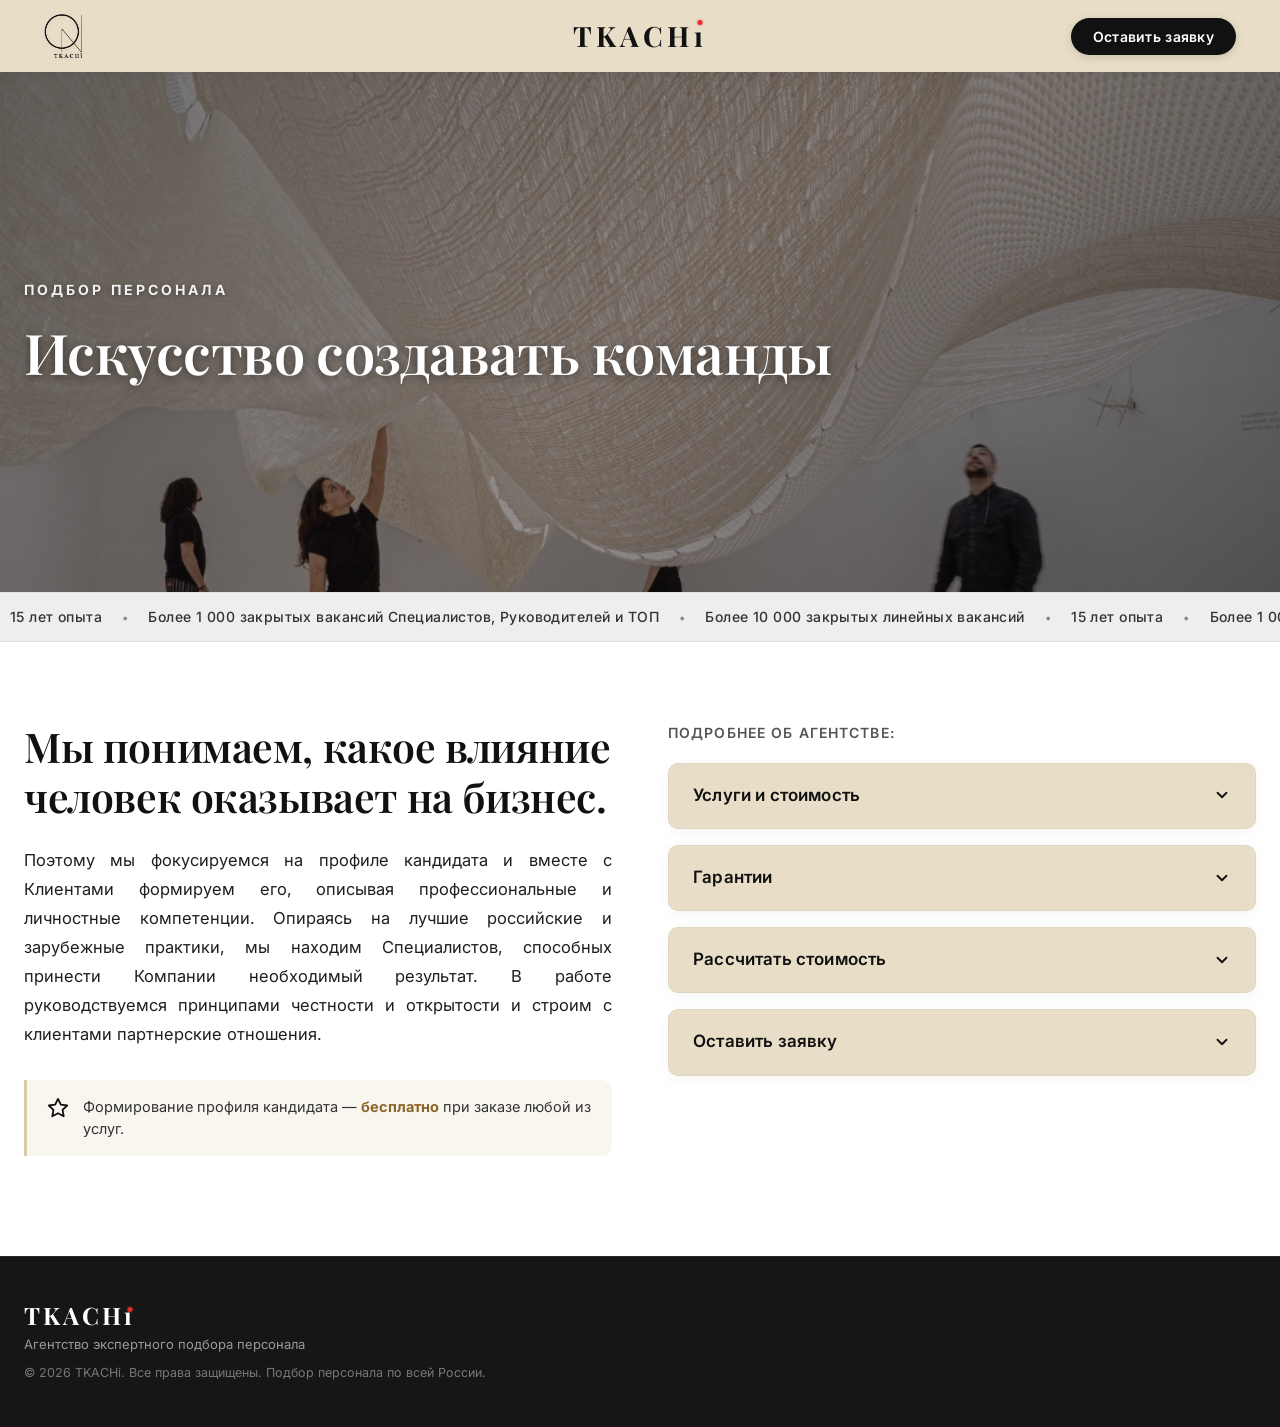
==== commit d5e79649: "Add files via upload" ====
--- a/index.html
+++ b/index.html
@@ -3,747 +3,560 @@
 <head>
   <meta charset="UTF-8">
   <meta name="viewport" content="width=device-width, initial-scale=1.0, viewport-fit=cover">
-  <meta name="description" content="JindWork — разработка лендингов, Telegram-ботов и квизов с окупаемостью под трафик. Чистый код, аналитика, прозрачная смета 50/50 и гарантия 14 дней.">
-  <title>JindWork — Разработка лендингов, Telegram-ботов и квизов под трафик</title>
+  <title>TKACHi — Агентство по подбору персонала</title>
+  <meta name="description" content="TKACHi — агентство по подбору персонала. Экспертный поиск линейного персонала, специалистов, руководителей и ТОП-менеджеров. Искусство создавать команды.">
+  <meta name="keywords" content="подбор персонала, рекрутинг, кадровое агентство, ТКАЧи, TKACHi, подбор руководителей, подбор топ менеджеров">
+
+  <!-- Google Fonts: Cormorant Garamond for editorial headings & Inter for clean UI -->
   <link rel="preconnect" href="https://fonts.googleapis.com">
   <link rel="preconnect" href="https://fonts.gstatic.com" crossorigin>
-  <link href="https://fonts.googleapis.com/css2?family=Inter:wght@400;500;600;700;800&family=Unbounded:wght@700;800;900&display=swap" rel="stylesheet">
+  <link href="https://fonts.googleapis.com/css2?family=Cormorant+Garamond:ital,wght@0,400;0,500;0,600;0,700;1,400;1,600&family=Inter:wght@300;400;500;600;700;800&family=Playfair+Display:ital,wght@0,500;0,600;0,700;1,400&display=swap" rel="stylesheet">
+
   <link rel="stylesheet" href="styles.css">
-  <link rel="icon" type="image/jpeg" href="assets/logo.jpg">
+  <link rel="icon" type="image/png" href="assets/logo-dark.png">
 </head>
 <body>
-  <!-- Header / Шапка -->
-  <header class="site-header" id="header">
-    <div class="container header-container">
-      <a href="#hero" class="brand-link" aria-label="JindWork главная">
-        <div class="brand-text-block">
-          <span class="brand-name">JindWork<span class="accent-dot">.</span></span>
-          <span class="brand-tag">IT Studio</span>
-        </div>
-      </a>
-
-      <nav class="nav-menu" id="nav-menu" aria-label="Основная навигация">
-        <ul class="nav-list">
-          <li class="nav-item"><a href="#services" class="nav-link">Услуги</a></li>
-          <li class="nav-item"><a href="#values" class="nav-link">Гарантии</a></li>
-          <li class="nav-item"><a href="#workflow" class="nav-link">Процесс</a></li>
-          <li class="nav-item"><a href="#contact" class="nav-link">Контакты</a></li>
-        </ul>
-      </nav>
-
-      <div class="header-actions">
-        <a href="https://t.me/O1rthodoxie333" target="_blank" rel="noopener noreferrer" class="btn btn-tg-header" aria-label="Связаться в Telegram">
-          <svg class="btn-icon" width="16" height="16" viewBox="0 0 24 24" fill="none" stroke="currentColor" stroke-width="2" stroke-linecap="round" stroke-linejoin="round" aria-hidden="true">
-            <line x1="22" y1="2" x2="11" y2="13"></line>
-            <polygon points="22 2 15 22 11 13 2 9 22 2"></polygon>
-          </svg>
-          <span class="btn-text">Telegram</span>
+
+  <!-- 1. ПЛАШКА СВЕРХУ (Top Bar) -->
+  <header class="top-bar" id="topHeader">
+    <div class="top-bar-container">
+      
+      <!-- Слева по плашке «темное лого» -->
+      <div class="top-bar-left">
+        <a href="#hero" class="dark-logo-link" aria-label="TKACHi Главная">
+          <img src="assets/logo-dark.png" alt="TKACHi dark logo" class="dark-logo-img">
         </a>
-        <button class="menu-toggle" id="menu-toggle" aria-label="Открыть мобильное меню" aria-expanded="false">
-          <span class="menu-bar"></span>
-          <span class="menu-bar"></span>
-          <span class="menu-bar"></span>
+      </div>
+
+      <!-- Посередине TKACHi (i с красной точкой), цвет надписи - черный -->
+      <div class="top-bar-center">
+        <a href="#hero" class="brand-text-center" id="brandSecretTrigger">
+          <span class="brand-word">TKACH<span class="red-dot-i"><span class="dotless-i">ı</span></span></span>
+        </a>
+      </div>
+
+      <!-- Справа по плашке кнопка-дубли «Оставить заявку», цвет кнопки черный, надпись белая -->
+      <div class="top-bar-right">
+        <button type="button" class="btn-top-cta" id="topCtaBtn" aria-label="Оставить заявку">
+          Оставить заявку
         </button>
       </div>
+
     </div>
   </header>
 
-  <!-- Mobile Drawer Menu -->
-  <div class="mobile-drawer" id="mobile-drawer" aria-hidden="true">
-    <div class="mobile-drawer-inner">
-      <div class="mobile-drawer-header">
-        <div class="brand-text-block">
-          <span class="brand-name">JindWork<span class="accent-dot">.</span></span>
-          <span class="brand-tag">IT Studio</span>
-        </div>
-        <button class="drawer-close" id="drawer-close" aria-label="Закрыть меню">
+  <main>
+    <!-- 2. ЗАГОЛОВОК (Hero Section with Background Image) -->
+    <section class="hero-section" id="hero">
+      <div class="hero-backdrop"></div>
+      <div class="hero-container">
+        <!-- Надпись со шрифтом и размером схожим с шаблоном -->
+        <p class="hero-subhead">ПОДБОР ПЕРСОНАЛА</p>
+        <h1 class="hero-title">Искусство создавать команды</h1>
+      </div>
+    </section>
+
+    <!-- 3. ПЛАШКА ПОД КАРТИНКОЙ (Running Ticker) -->
+    <section class="ticker-section" aria-label="Наши достижения">
+      <div class="ticker-track-wrap">
+        <div class="ticker-track" id="tickerTrack">
+          <!-- Text repeated for seamless infinite scrolling loop -->
+          <div class="ticker-item">
+            <span class="ticker-chunk">15 лет опыта</span>
+            <span class="ticker-dot">•</span>
+            <span class="ticker-chunk">Более 1 000 закрытых вакансий Специалистов, Руководителей и ТОП</span>
+            <span class="ticker-dot">•</span>
+            <span class="ticker-chunk">Более 10 000 закрытых линейных вакансий</span>
+            <span class="ticker-dot">•</span>
+          </div>
+          <div class="ticker-item" aria-hidden="true">
+            <span class="ticker-chunk">15 лет опыта</span>
+            <span class="ticker-dot">•</span>
+            <span class="ticker-chunk">Более 1 000 закрытых вакансий Специалистов, Руководителей и ТОП</span>
+            <span class="ticker-dot">•</span>
+            <span class="ticker-chunk">Более 10 000 закрытых линейных вакансий</span>
+            <span class="ticker-dot">•</span>
+          </div>
+          <div class="ticker-item" aria-hidden="true">
+            <span class="ticker-chunk">15 лет опыта</span>
+            <span class="ticker-dot">•</span>
+            <span class="ticker-chunk">Более 1 000 закрытых вакансий Специалистов, Руководителей и ТОП</span>
+            <span class="ticker-dot">•</span>
+            <span class="ticker-chunk">Более 10 000 закрытых линейных вакансий</span>
+            <span class="ticker-dot">•</span>
+          </div>
+        </div>
+      </div>
+    </section>
+
+    <!-- 4. НАПОЛНЕНИЕ НИЖЕ (Main Content: Left text, Right expandable beige buttons) -->
+    <section class="content-section" id="content">
+      <div class="content-container">
+        
+        <!-- 1. Текст об агентстве (на десктопе слева вверху, на мобильных — первым) -->
+        <div class="content-left content-intro" id="contentIntro">
+          <h2 class="content-heading">Мы понимаем, какое влияние человек оказывает на бизнес.</h2>
+          <div class="content-body">
+            <p>Поэтому мы фокусируемся на профиле кандидата и вместе с Клиентами формируем его, описывая профессиональные и личностные компетенции. Опираясь на лучшие российские и зарубежные практики, мы находим Специалистов, способных принести Компании необходимый результат. В работе руководствуемся принципами честности и открытости и строим с клиентами партнерские отношения.</p>
+          </div>
+
+          <!-- Дополнительная информация о спецпредложении -->
+          <div class="extra-offer-card">
+            <div class="offer-icon">
+              <svg width="22" height="22" viewBox="0 0 24 24" fill="none" stroke="currentColor" stroke-width="2" stroke-linecap="round" stroke-linejoin="round">
+                <path d="M12 2l3.09 6.26L22 9.27l-5 4.87 1.18 6.88L12 17.77l-6.18 3.25L7 14.14 2 9.27l6.91-1.01L12 2z"></path>
+              </svg>
+            </div>
+            <div class="offer-text">
+              Формирование профиля кандидата — <span>бесплатно</span> при заказе любой из услуг.
+            </div>
+          </div>
+        </div>
+
+        <!-- 2. Блоки (на десктопе справа, на мобильных — вторым, между текстом и контактами) -->
+        <div class="content-right" id="actionsList">
+          <p class="cards-eyebrow">Подробнее об агентстве:</p>
+
+          <!-- 1й, название – Услуги и стоимость -->
+          <div class="beige-card" id="cardServices" data-card="services" tabindex="0">
+            <div class="card-header" role="button" aria-expanded="false" aria-controls="cardContentServices">
+              <span class="card-title">Услуги и стоимость</span>
+              <span class="card-indicator" aria-hidden="true">
+                <svg class="chevron-icon" width="18" height="18" viewBox="0 0 24 24" fill="none" stroke="currentColor" stroke-width="2.5" stroke-linecap="round" stroke-linejoin="round"><polyline points="6 9 12 15 18 9"></polyline></svg>
+              </span>
+            </div>
+            
+            <div class="card-content" id="cardContentServices">
+              <div class="services-list">
+                <!-- Ниспадающий список из 3х с подсветкой стоимости при наведении -->
+                <div class="service-item" tabindex="0">
+                  <div class="service-item-head">
+                    <span class="service-bullet">01</span>
+                    <span class="service-name">Подбор линейного персонала</span>
+                  </div>
+                  <div class="service-price-badge">
+                    <span class="price-highlight">10% от годового дохода сотрудника, при наличии 3х и более вакансий -20%</span>
+                  </div>
+                  <p class="service-subtext">Массовый подбор рабочих специальностей, торгового и сервисного персонала.</p>
+                </div>
+
+                <div class="service-item" tabindex="0">
+                  <div class="service-item-head">
+                    <span class="service-bullet">02</span>
+                    <span class="service-name">Подбор Специалистов и Руководителей</span>
+                  </div>
+                  <div class="service-price-badge">
+                    <span class="price-highlight">15% от годового дохода сотрудника, при наличии 3х и более вакансий -20%</span>
+                  </div>
+                  <p class="service-subtext">Точечный подбор специалистов, экспертов узкого профиля, Руководителей отделов.</p>
+                </div>
+
+                <div class="service-item" tabindex="0">
+                  <div class="service-item-head">
+                    <span class="service-bullet">03</span>
+                    <span class="service-name">Подбор ТОП-менеджеров</span>
+                  </div>
+                  <div class="service-price-badge">
+                    <span class="price-highlight">18% от годового дохода сотрудника, допустимо обсуждение стоимости</span>
+                  </div>
+                  <p class="service-subtext">Подбор Руководителей компаний уровня C-level.</p>
+                </div>
+              </div>
+
+              <div class="card-footer-action">
+                <button type="button" class="btn-subaction" id="goToCalculatorBtn">
+                  Рассчитать точную стоимость в калькуляторе →
+                </button>
+              </div>
+            </div>
+          </div>
+
+          <!-- 2й, название – Гарантии -->
+          <div class="beige-card" id="cardGuarantees" data-card="guarantees" tabindex="0">
+            <div class="card-header" role="button" aria-expanded="false" aria-controls="cardContentGuarantees">
+              <span class="card-title">Гарантии</span>
+              <span class="card-indicator" aria-hidden="true">
+                <svg class="chevron-icon" width="18" height="18" viewBox="0 0 24 24" fill="none" stroke="currentColor" stroke-width="2.5" stroke-linecap="round" stroke-linejoin="round"><polyline points="6 9 12 15 18 9"></polyline></svg>
+              </span>
+            </div>
+
+            <div class="card-content" id="cardContentGuarantees">
+              <div class="guarantees-list">
+                <!-- Ниспадающий список из 3х -->
+                <div class="guarantee-item">
+                  <div class="guarantee-icon">
+                    <svg width="20" height="20" viewBox="0 0 24 24" fill="none" stroke="currentColor" stroke-width="2" stroke-linecap="round" stroke-linejoin="round"><circle cx="12" cy="12" r="10"></circle><polyline points="12 6 12 12 16 14"></polyline></svg>
+                  </div>
+                  <div class="guarantee-info">
+                    <h4 class="guarantee-name">Фиксированный срок закрытия вакансий</h4>
+                    <p class="guarantee-text">Первые резюме релевантных кандидатов предоставляем в течение 7 рабочих дней.</p>
+                  </div>
+                </div>
+
+                <div class="guarantee-item">
+                  <div class="guarantee-icon">
+                    <svg width="20" height="20" viewBox="0 0 24 24" fill="none" stroke="currentColor" stroke-width="2" stroke-linecap="round" stroke-linejoin="round"><path d="M12 22s8-4 8-10V5l-8-3-8 3v7c0 6 8 10 8 10z"></path></svg>
+                  </div>
+                  <div class="guarantee-info">
+                    <h4 class="guarantee-name">Гарантия замены в течение испытательного срока</h4>
+                    <p class="guarantee-text">Если сотрудник не пройдет испытательный срок, мы в кратчайшие сроки предоставим бесплатную замену.</p>
+                  </div>
+                </div>
+
+                <div class="guarantee-item">
+                  <div class="guarantee-icon">
+                    <svg width="20" height="20" viewBox="0 0 24 24" fill="none" stroke="currentColor" stroke-width="2" stroke-linecap="round" stroke-linejoin="round"><path d="M22 11.08V12a10 10 0 1 1-5.93-9.14"></path><polyline points="22 4 12 14.01 9 11.01"></polyline></svg>
+                  </div>
+                  <div class="guarantee-info">
+                    <h4 class="guarantee-name">Квалифицированные кандидаты</h4>
+                    <p class="guarantee-text">Все кандидаты проходят оценку экспертами в соответствии с профилем должности.</p>
+                  </div>
+                </div>
+              </div>
+            </div>
+          </div>
+
+          <!-- 3й, название – Рассчитать стоимость -->
+          <div class="beige-card" id="cardCalculator" data-card="calculator" tabindex="0">
+            <div class="card-header" role="button" aria-expanded="false" aria-controls="cardContentCalculator">
+              <span class="card-title">Рассчитать стоимость</span>
+              <span class="card-indicator" aria-hidden="true">
+                <svg class="chevron-icon" width="18" height="18" viewBox="0 0 24 24" fill="none" stroke="currentColor" stroke-width="2.5" stroke-linecap="round" stroke-linejoin="round"><polyline points="6 9 12 15 18 9"></polyline></svg>
+              </span>
+            </div>
+
+            <div class="card-content" id="cardContentCalculator">
+              <div class="calc-box">
+                <p class="calc-intro">Выберите категорию персонала, годовой доход и количество вакансий:</p>
+
+                <!-- 3 позиции с множителями 0.1, 0.15, 0.18 -->
+                <div class="calc-tabs" role="radiogroup" aria-label="Категория персонала">
+                  <button type="button" class="calc-tab is-active" data-role="linear" data-base-mult="0.10" data-bulk-mult="0.08" aria-checked="true" role="radio">
+                    <span class="tab-label">Линейный персонал</span>
+                    <span class="tab-mult-badge">множитель 0,1 (10%)</span>
+                  </button>
+                  <button type="button" class="calc-tab" data-role="specialist" data-base-mult="0.15" data-bulk-mult="0.12" aria-checked="false" role="radio">
+                    <span class="tab-label">Специалисты и Руководители</span>
+                    <span class="tab-mult-badge">множитель 0,15 (15%)</span>
+                  </button>
+                  <button type="button" class="calc-tab" data-role="top" data-base-mult="0.18" data-bulk-mult="0.18" aria-checked="false" role="radio">
+                    <span class="tab-label">ТОП-менеджеры</span>
+                    <span class="tab-mult-badge">множитель 0,18 (18%)</span>
+                  </button>
+                </div>
+
+                <div class="calc-fields">
+                  <!-- Годовой доход сотрудника -->
+                  <div class="calc-field-group">
+                    <div class="field-label-row">
+                      <label for="calcAnnualIncome">Годовой доход сотрудника, ₽</label>
+                      <span class="monthly-equiv" id="calcMonthlyEquivalent">≈ 100 000 ₽ / мес.</span>
+                    </div>
+                    <div class="calc-input-wrap">
+                      <input type="text" id="calcAnnualIncome" class="calc-input" inputmode="numeric" value="1 200 000" aria-label="Годовой доход в рублях">
+                      <span class="currency-tag">₽</span>
+                    </div>
+                    <div class="preset-pills">
+                      <button type="button" class="preset-btn" data-income="800000">800 тыс.</button>
+                      <button type="button" class="preset-btn" data-income="1200000">1.2 млн</button>
+                      <button type="button" class="preset-btn" data-income="2400000">2.4 млн</button>
+                      <button type="button" class="preset-btn" data-income="5000000">5 млн</button>
+                    </div>
+                  </div>
+
+                  <!-- Количество вакансий -->
+                  <div class="calc-field-group">
+                    <div class="field-label-row">
+                      <label for="calcVacanciesCount">Количество вакансий</label>
+                      <span class="discount-pill" id="calcDiscountPill" style="display: none;">Скидка 20% активирована!</span>
+                    </div>
+                    <div class="stepper-wrap">
+                      <button type="button" class="stepper-btn" id="calcVacMinus" aria-label="Уменьшить">-</button>
+                      <input type="number" id="calcVacanciesCount" class="calc-input-stepper" min="1" max="100" value="1" aria-label="Количество вакансий">
+                      <button type="button" class="stepper-btn" id="calcVacPlus" aria-label="Увеличить">+</button>
+                    </div>
+                    <p class="calc-note" id="calcBulkHint">При наличии 3-х и более вакансий действует скидка 20%: линейный 8%, специалисты 12%.</p>
+                  </div>
+                </div>
+
+                <!-- Выходит итоговая сумма -->
+                <div class="calc-result-box">
+                  <div class="result-formula" id="calcFormula">
+                    1 200 000 ₽ × 0,10 × 1 вак.
+                  </div>
+                  <div class="result-total-row">
+                    <span class="total-label">Итоговая сумма:</span>
+                    <span class="total-value" id="calcTotalValue">120 000 ₽</span>
+                  </div>
+                </div>
+
+                <div class="calc-actions">
+                  <button type="button" class="btn-subaction" id="applyCalcToFormBtn">
+                    Перенести расчет в заявку →
+                  </button>
+                </div>
+              </div>
+            </div>
+          </div>
+
+          <!-- 4й, название – Оставить заявку -->
+          <div class="beige-card" id="cardApplication" data-card="application" tabindex="0">
+            <div class="card-header" role="button" aria-expanded="false" aria-controls="cardContentApplication">
+              <span class="card-title">Оставить заявку</span>
+              <span class="card-indicator" aria-hidden="true">
+                <svg class="chevron-icon" width="18" height="18" viewBox="0 0 24 24" fill="none" stroke="currentColor" stroke-width="2.5" stroke-linecap="round" stroke-linejoin="round"><polyline points="6 9 12 15 18 9"></polyline></svg>
+              </span>
+            </div>
+
+            <div class="card-content" id="cardContentApplication">
+              <!-- Ниспадающая анкета с полями -->
+              <form class="application-form" id="applicationForm" action="https://formsubmit.co/ilya.zotov@tkachi.pro" method="POST" novalidate>
+                <input type="hidden" name="_cc" value="olga.tkach@tkachi.pro">
+                <input type="hidden" name="_captcha" value="false">
+                <input type="hidden" name="_template" value="table">
+                <input type="hidden" name="_subject" id="formSubjectHidden" value="Новая заявка на подбор персонала — TKACHi">
+                
+                <!-- Название компании -->
+                <div class="form-group">
+                  <label for="companyName">Название компании <span class="req">*</span></label>
+                  <input type="text" id="companyName" name="companyName" class="form-input" placeholder="ООО «Компания»" required>
+                  <div class="form-error-msg" id="errCompanyName">Пожалуйста, укажите название компании</div>
+                </div>
+
+                <!-- Количество вакансий (три уровня – Линейный персонал, Специалисты и Руководители, ТОП-менеджеры) -->
+                <div class="form-group">
+                  <label class="form-label-vacancies">
+                    Количество вакансий по уровням:
+                  </label>
+                  <div class="vacancies-levels-grid">
+                    
+                    <div class="level-box">
+                      <div class="level-header">
+                        <span class="level-tag">Линейный персонал</span>
+                        <span class="level-sub">ставка 10% (от 3-х вак. — скидка 20%)</span>
+                      </div>
+                      <div class="stepper-wrap stepper-compact">
+                        <button type="button" class="stepper-btn form-vac-minus" data-target="vacLinear" aria-label="Меньше">-</button>
+                        <input type="number" id="vacLinear" name="vacLinear" class="calc-input-stepper" min="0" max="999" value="0">
+                        <button type="button" class="stepper-btn form-vac-plus" data-target="vacLinear" aria-label="Больше">+</button>
+                      </div>
+                    </div>
+
+                    <div class="level-box">
+                      <div class="level-header">
+                        <span class="level-tag">Специалисты и Руководители</span>
+                        <span class="level-sub">ставка 15% (от 3-х вак. — скидка 20%)</span>
+                      </div>
+                      <div class="stepper-wrap stepper-compact">
+                        <button type="button" class="stepper-btn form-vac-minus" data-target="vacSpecialist" aria-label="Меньше">-</button>
+                        <input type="number" id="vacSpecialist" name="vacSpecialist" class="calc-input-stepper" min="0" max="999" value="1">
+                        <button type="button" class="stepper-btn form-vac-plus" data-target="vacSpecialist" aria-label="Больше">+</button>
+                      </div>
+                    </div>
+
+                    <div class="level-box">
+                      <div class="level-header">
+                        <span class="level-tag">ТОП-менеджеры</span>
+                        <span class="level-sub">ставка 18%</span>
+                      </div>
+                      <div class="stepper-wrap stepper-compact">
+                        <button type="button" class="stepper-btn form-vac-minus" data-target="vacTop" aria-label="Меньше">-</button>
+                        <input type="number" id="vacTop" name="vacTop" class="calc-input-stepper" min="0" max="999" value="0">
+                        <button type="button" class="stepper-btn form-vac-plus" data-target="vacTop" aria-label="Больше">+</button>
+                      </div>
+                    </div>
+
+                  </div>
+                  <div class="form-error-msg" id="errVacTotal">Укажите хотя бы одну вакансию для подбора</div>
+                </div>
+
+                <!-- ФИ (Фамилия и Имя) -->
+                <div class="form-group">
+                  <label for="fullName">ФИ (Фамилия и Имя) <span class="req">*</span></label>
+                  <input type="text" id="fullName" name="fullName" class="form-input" placeholder="Имя и Фамилия" required>
+                  <div class="form-error-msg" id="errFullName">Пожалуйста, укажите ваши имя и фамилию</div>
+                </div>
+
+                <!-- Номер телефона -->
+                <div class="form-group">
+                  <label for="phone">Номер телефона <span class="req">*</span></label>
+                  <input type="tel" id="phone" name="phone" class="form-input" placeholder="+7 (___) ___-__-__" required>
+                  <div class="form-error-msg" id="errPhone">Введите корректный номер телефона (10 цифр)</div>
+                </div>
+
+                <!-- Дополнительный способ связи (при необходимости) -->
+                <div class="form-group">
+                  <label for="extraContact">Дополнительный способ связи (при необходимости)</label>
+                  <input type="text" id="extraContact" name="extraContact" class="form-input" placeholder="Telegram @username, WhatsApp или email">
+                </div>
+
+                <!-- Кнопка «отправить» -->
+                <div class="form-submit-row">
+                  <button type="submit" class="btn-form-submit" id="submitAppBtn">
+                    <svg width="18" height="18" viewBox="0 0 24 24" fill="none" stroke="currentColor" stroke-width="2" stroke-linecap="round" stroke-linejoin="round"><line x1="22" y1="2" x2="11" y2="13"></line><polygon points="22 2 15 22 11 13 2 9 22 2"></polygon></svg>
+                    <span>Отправить заявку</span>
+                  </button>
+                </div>
+
+              </form>
+
+              <!-- Состояние успешной отправки -->
+              <div class="form-success-box" id="formSuccessBox" style="display: none;">
+                <div class="success-icon-wrap">
+                  <svg width="36" height="36" viewBox="0 0 24 24" fill="none" stroke="#2e7d32" stroke-width="2.5" stroke-linecap="round" stroke-linejoin="round"><path d="M22 11.08V12a10 10 0 1 1-5.93-9.14"></path><polyline points="22 4 12 14.01 9 11.01"></polyline></svg>
+                </div>
+                <h3 class="success-title">Заявка успешно отправлена!</h3>
+                <p class="success-text" id="successTextMain">
+                  Спасибо за обращение! Ваша заявка успешно принята в работу.
+                </p>
+                <p class="success-text">
+                  Мы свяжемся с вами в течение 15 минут для обсуждения профиля должности.
+                </p>
+                <div class="delivery-status-note" id="emailDeliveryStatus" style="display: none;"></div>
+                <div class="success-actions">
+                  <button type="button" class="btn-reset-form" id="resetFormBtn">
+                    Отправить ещё одну заявку
+                  </button>
+                </div>
+              </div>
+
+            </div>
+          </div>
+
+        </div>
+
+      </div>
+    </section>
+  </main>
+
+  <!-- Подвал сайта (Footer) -->
+  <footer class="site-footer">
+    <div class="footer-container">
+      <div class="footer-left">
+        <div class="footer-brand">
+          <span class="footer-logo-text">TKACH<span class="red-dot-i"><span class="dotless-i">ı</span></span></span>
+          <span class="footer-slogan">Агентство экспертного подбора персонала</span>
+        </div>
+        <p class="footer-copy">© 2026 TKACHi. Все права защищены. Подбор персонала по всей России.</p>
+      </div>
+    </div>
+  </footer>
+
+  <!-- Секретное модальное окно авторизации администратора (вход по паролю tkachi) -->
+  <div class="admin-auth-backdrop" id="adminAuthModal" role="dialog" aria-modal="true" aria-labelledby="adminAuthTitle" style="display: none;">
+    <div class="admin-auth-card">
+      <button type="button" class="btn-close-modal admin-auth-close" id="closeAdminAuthBtn" aria-label="Закрыть окно входа">
+        <svg width="20" height="20" viewBox="0 0 24 24" fill="none" stroke="currentColor" stroke-width="2.5" stroke-linecap="round" stroke-linejoin="round">
+          <line x1="18" y1="6" x2="6" y2="18"></line>
+          <line x1="6" y1="6" x2="18" y2="18"></line>
+        </svg>
+      </button>
+
+      <div class="admin-auth-header">
+        <div class="admin-auth-icon-wrap">
           <svg width="24" height="24" viewBox="0 0 24 24" fill="none" stroke="currentColor" stroke-width="2" stroke-linecap="round" stroke-linejoin="round">
+            <rect x="3" y="11" width="18" height="11" rx="2" ry="2"></rect>
+            <path d="M7 11V7a5 5 0 0 1 10 0v4"></path>
+          </svg>
+        </div>
+        <h3 class="admin-auth-title" id="adminAuthTitle">Панель управления</h3>
+        <p class="admin-auth-sub">Введите пароль для доступа к статистике и реестру заявок</p>
+      </div>
+
+      <form class="admin-auth-form" id="adminAuthForm" autocomplete="off" onsubmit="return false;">
+        <div class="admin-auth-input-group">
+          <input type="password" id="adminPasswordInput" class="admin-auth-input" placeholder="Пароль доступа" autocomplete="current-password" spellcheck="false" required>
+          <button type="button" class="admin-auth-eye-btn" id="togglePasswordVisibilityBtn" aria-label="Показать или скрыть пароль" tabindex="-1">
+            <svg class="eye-icon-open" width="18" height="18" viewBox="0 0 24 24" fill="none" stroke="currentColor" stroke-width="2" stroke-linecap="round" stroke-linejoin="round">
+              <path d="M1 12s4-8 11-8 11 8 11 8-4 8-11 8-11-8-11-8z"></path>
+              <circle cx="12" cy="12" r="3"></circle>
+            </svg>
+            <svg class="eye-icon-closed" width="18" height="18" viewBox="0 0 24 24" fill="none" stroke="currentColor" stroke-width="2" stroke-linecap="round" stroke-linejoin="round" style="display: none;">
+              <path d="M17.94 17.94A10.07 10.07 0 0 1 12 20c-7 0-11-8-11-8a18.45 18.45 0 0 1 5.06-5.94M9.9 4.24A9.12 9.12 0 0 1 12 4c7 0 11 8 11 8a18.5 18.5 0 0 1-2.16 3.19m-6.72-1.07a3 3 0 1 1-4.24-4.24"></path>
+              <line x1="1" y1="1" x2="23" y2="23"></line>
+            </svg>
+          </button>
+        </div>
+
+        <div class="admin-auth-error" id="adminAuthError" style="display: none;">
+          Неверный пароль. Доступ ограничен.
+        </div>
+
+        <button type="submit" class="btn-admin-submit" id="adminLoginBtn">
+          <span>Войти</span>
+          <svg width="16" height="16" viewBox="0 0 24 24" fill="none" stroke="currentColor" stroke-width="2" stroke-linecap="round" stroke-linejoin="round">
+            <polyline points="9 18 15 12 9 6"></polyline>
+          </svg>
+        </button>
+      </form>
+    </div>
+  </div>
+
+  <!-- Модальное окно общей статистики и журнала заявок (Административная панель) -->
+  <div class="stats-modal-backdrop" id="statsModal" role="dialog" aria-modal="true" aria-labelledby="statsModalTitle" style="display: none;">
+    <div class="stats-modal-window">
+      <div class="stats-modal-header">
+        <div class="modal-header-info">
+          <div class="admin-badge-row">
+            <span class="admin-lock-badge">
+              <svg width="12" height="12" viewBox="0 0 24 24" fill="none" stroke="currentColor" stroke-width="2.5"><rect x="3" y="11" width="18" height="11" rx="2" ry="2"></rect><path d="M7 11V7a5 5 0 0 1 10 0v4"></path></svg>
+              Панель администратора
+            </span>
+          </div>
+          <h3 class="stats-modal-title" id="statsModalTitle">Реестр заявок и показатели сайта</h3>
+          <p class="stats-modal-subtitle">Все поступившие заявки клиентов и счетчик посещений без потери данных</p>
+        </div>
+        <button type="button" class="btn-close-modal" id="closeStatsModalBtn" aria-label="Закрыть панель">
+          <svg width="20" height="20" viewBox="0 0 24 24" fill="none" stroke="currentColor" stroke-width="2.5" stroke-linecap="round" stroke-linejoin="round">
             <line x1="18" y1="6" x2="6" y2="18"></line>
             <line x1="6" y1="6" x2="18" y2="18"></line>
           </svg>
         </button>
       </div>
-      <nav class="mobile-nav" aria-label="Мобильная навигация">
-        <a href="#services" class="mobile-nav-link">Услуги</a>
-        <a href="#values" class="mobile-nav-link">Гарантии</a>
-        <a href="#workflow" class="mobile-nav-link">Процесс</a>
-        <a href="#contact" class="mobile-nav-link">Контакты</a>
-      </nav>
-      <div class="mobile-drawer-footer">
-        <a href="#contact" class="btn btn-primary btn-block">Обсудить проект</a>
-        <a href="https://t.me/O1rthodoxie333" target="_blank" rel="noopener noreferrer" class="btn btn-outline btn-block">
-          <svg width="18" height="18" viewBox="0 0 24 24" fill="none" stroke="currentColor" stroke-width="2">
-            <line x1="22" y1="2" x2="11" y2="13"></line>
-            <polygon points="22 2 15 22 11 13 2 9 22 2"></polygon>
+
+      <div class="stats-modal-body">
+        <div class="modal-kpi-bar">
+          <div class="kpi-chip">
+            <span class="kpi-chip-label">Посещений сайта:</span>
+            <span class="kpi-chip-val" id="statVisitsCounter">0</span>
+          </div>
+          <div class="kpi-chip">
+            <span class="kpi-chip-label">Всего заявок:</span>
+            <span class="kpi-chip-val" id="statLeadsCounter">0</span>
+          </div>
+          <div class="kpi-chip">
+            <span class="kpi-chip-label">Конверсия:</span>
+            <span class="kpi-chip-val" id="statCrPercent">0%</span>
+          </div>
+          <div class="kpi-chip">
+            <span class="kpi-chip-label">База данных:</span>
+            <span class="kpi-chip-val kpi-chip-active">Активна (localStorage)</span>
+          </div>
+        </div>
+
+        <div class="leads-list-container" id="leadsListContainer">
+          <!-- Заполняется динамически -->
+        </div>
+      </div>
+
+      <div class="stats-modal-footer">
+        <button type="button" class="btn-modal-action btn-modal-export" id="exportLeadsCsvBtn">
+          <svg width="16" height="16" viewBox="0 0 24 24" fill="none" stroke="currentColor" stroke-width="2" stroke-linecap="round" stroke-linejoin="round">
+            <path d="M21 15v4a2 2 0 0 1-2 2H5a2 2 0 0 1-2-2v-4"></path>
+            <polyline points="7 10 12 15 17 10"></polyline>
+            <line x1="12" y1="15" x2="12" y2="3"></line>
           </svg>
-          <span>Написать в Telegram</span>
-        </a>
+          <span>Экспортировать в CSV / Excel</span>
+        </button>
+
+        <div class="modal-footer-right">
+          <button type="button" class="btn-modal-close-main" id="closeStatsModalMainBtn">
+            Закрыть панель
+          </button>
+        </div>
       </div>
     </div>
   </div>
-
-  <main>
-    <!-- Hero Section -->
-    <section class="hero-section" id="hero">
-      <div class="container hero-container">
-        <h1 class="hero-title">Разработка лендингов, Telegram-ботов и&nbsp;квизов с&nbsp;окупаемостью под&nbsp;трафик<span class="accent-dot">.</span></h1>
-
-        <p class="hero-subtitle">Пишем чистый код, настраиваем аналитику, работаем в&nbsp;команде дизайнеров и&nbsp;разработчиков.</p>
-
-        <div class="hero-cta-group">
-          <a href="#contact" class="btn btn-primary btn-hero-primary">
-            <span class="btn-text">Обсудить проект в Telegram</span>
-            <svg class="btn-icon" width="18" height="18" viewBox="0 0 24 24" fill="none" stroke="currentColor" stroke-width="2" stroke-linecap="round" stroke-linejoin="round" aria-hidden="true">
-              <line x1="22" y1="2" x2="11" y2="13"></line>
-              <polygon points="22 2 15 22 11 13 2 9 22 2"></polygon>
-            </svg>
-          </a>
-          <a href="#services" class="btn btn-outline btn-hero-secondary">
-            <span class="btn-text">Смотреть услуги / смету</span>
-            <svg class="btn-icon" width="16" height="16" viewBox="0 0 24 24" fill="none" stroke="currentColor" stroke-width="2" stroke-linecap="round" stroke-linejoin="round" aria-hidden="true">
-              <line x1="12" y1="5" x2="12" y2="19"></line>
-              <polyline points="19 12 12 19 5 12"></polyline>
-            </svg>
-          </a>
-        </div>
-
-        <!-- Key Metrics Cards -->
-        <div class="hero-metrics-grid">
-          <div class="metric-card">
-            <div class="metric-icon-box">
-              <svg width="22" height="22" viewBox="0 0 24 24" fill="none" stroke="currentColor" stroke-width="2" stroke-linecap="round" stroke-linejoin="round">
-                <circle cx="12" cy="12" r="10"></circle>
-                <polyline points="12 6 12 12 16 14"></polyline>
-              </svg>
-            </div>
-            <div class="metric-info">
-              <h3 class="metric-heading">Фиксированные дедлайны</h3>
-              <p class="metric-detail">Сдаем проект в согласованный день без срывов и бесконечных задержек.</p>
-            </div>
-          </div>
-
-          <div class="metric-card">
-            <div class="metric-icon-box">
-              <svg width="22" height="22" viewBox="0 0 24 24" fill="none" stroke="currentColor" stroke-width="2" stroke-linecap="round" stroke-linejoin="round">
-                <line x1="12" y1="1" x2="12" y2="23"></line>
-                <path d="M17 5H9.5a3.5 3.5 0 0 0 0 7h5a3.5 3.5 0 0 1 0 7H6"></path>
-              </svg>
-            </div>
-            <div class="metric-info">
-              <h3 class="metric-heading">Оплата 50/50 по факту</h3>
-              <p class="metric-detail">Предоплата только за старт, финальный расчет после сдачи на вашем сервере.</p>
-            </div>
-          </div>
-
-          <div class="metric-card">
-            <div class="metric-icon-box">
-              <svg width="22" height="22" viewBox="0 0 24 24" fill="none" stroke="currentColor" stroke-width="2" stroke-linecap="round" stroke-linejoin="round">
-                <path d="M12 22s8-4 8-10V5l-8-3-8 3v7c0 6 8 10 8 10z"></path>
-              </svg>
-            </div>
-            <div class="metric-info">
-              <h3 class="metric-heading">Гарантия 14 дней в договоре/смете</h3>
-              <p class="metric-detail">Бесплатный фикс любых замечаний и поддержка работоспособности после релиза.</p>
-            </div>
-          </div>
-        </div>
-      </div>
-    </section>
-
-    <!-- Services Section (Strict 2x2 Grid, Pure Native Scroll) -->
-    <section class="services-section" id="services">
-      <div class="container">
-        <div class="section-heading-wrap">
-          <h2 class="section-title">Наши услуги<span class="accent-dot">.</span></h2>
-          <p class="section-subtitle">Фокусируемся на решениях под коммерческий трафик: чистый код, продуманная конверсия и сквозная аналитика.</p>
-        </div>
-
-        <!-- Mobile Service Category Tabs & Swipe Hint -->
-        <div class="services-mobile-bar" aria-label="Быстрый выбор услуги">
-          <div class="services-tab-strip" role="tablist">
-            <button class="svc-tab active" data-index="0" role="tab" type="button">Лендинги</button>
-            <button class="svc-tab" data-index="1" role="tab" type="button">TG-боты</button>
-            <button class="svc-tab" data-index="2" role="tab" type="button">Квизы</button>
-            <button class="svc-tab" data-index="3" role="tab" type="button">CRM / Аналитика</button>
-          </div>
-          <div class="swipe-hint">
-            <span>Смахните</span>
-            <svg width="14" height="14" viewBox="0 0 24 24" fill="none" stroke="currentColor" stroke-width="2.5"><polyline points="9 18 15 12 9 6"></polyline></svg>
-          </div>
-        </div>
-
-        <div class="services-grid" id="services-grid">
-          <!-- Card 1: Лендинги -->
-          <article class="service-card" data-service="Лендинги под контекст и таргет">
-            <div class="service-card-header">
-              <div class="service-icon-wrap">
-                <svg width="24" height="24" viewBox="0 0 24 24" fill="none" stroke="currentColor" stroke-width="2" stroke-linecap="round" stroke-linejoin="round">
-                  <rect x="2" y="3" width="20" height="14" rx="2" ry="2"></rect>
-                  <line x1="8" y1="21" x2="16" y2="21"></line>
-                  <line x1="12" y1="17" x2="12" y2="21"></line>
-                </svg>
-              </div>
-              <span class="service-number">01</span>
-            </div>
-
-            <h3 class="service-title">Лендинги под контекст и таргет</h3>
-            <p class="service-description">Высококонверсионные посадочные страницы с высокой скоростью загрузки, адаптивностью под любые экраны и четкой структурой оффера.</p>
-
-            <div class="service-block">
-              <h4 class="service-block-title">Что входит в разработку:</h4>
-              <ul class="service-list">
-                <li>Прототипирование и конверсионная UX-структура</li>
-                <li>Индивидуальный дизайн в Figma без шаблонов</li>
-                <li>Чистая верстка (HTML5/CSS3/JS, PageSpeed 90+)</li>
-                <li>Формы заявок с мгновенными уведомлениями в TG/CRM</li>
-                <li>Базовая SEO-оптимизация и микроразметка</li>
-              </ul>
-            </div>
-
-            <div class="service-traffic-box">
-              <span class="traffic-label">Для какого трафика подходит:</span>
-              <p class="traffic-text">Яндекс.Директ (Поиск и РСЯ), VK Реклама, Telegram Ads, холодный контекст и гео-таргет.</p>
-            </div>
-
-            <div class="service-action-wrap">
-              <a href="#contact" class="btn btn-outline select-service-btn" data-service-name="Лендинги под контекст и таргет">
-                <span>Выбрать услугу</span>
-                <svg width="15" height="15" viewBox="0 0 24 24" fill="none" stroke="currentColor" stroke-width="2.5">
-                  <line x1="5" y1="12" x2="19" y2="12"></line>
-                  <polyline points="12 5 19 12 12 19"></polyline>
-                </svg>
-              </a>
-            </div>
-          </article>
-
-          <!-- Card 2: Telegram-боты -->
-          <article class="service-card" data-service="Telegram-боты и воронки">
-            <div class="service-card-header">
-              <div class="service-icon-wrap">
-                <svg width="24" height="24" viewBox="0 0 24 24" fill="none" stroke="currentColor" stroke-width="2" stroke-linecap="round" stroke-linejoin="round">
-                  <line x1="22" y1="2" x2="11" y2="13"></line>
-                  <polygon points="22 2 15 22 11 13 2 9 22 2"></polygon>
-                </svg>
-              </div>
-              <span class="service-number">02</span>
-            </div>
-
-            <h3 class="service-title">Telegram-боты и воронки</h3>
-            <p class="service-description">Автоматизация квалификации лидов, прогрева подписчиков и прямых продаж в Telegram с бесперебойной работой 24 часа в сутки.</p>
-
-            <div class="service-block">
-              <h4 class="service-block-title">Что входит в разработку:</h4>
-              <ul class="service-list">
-                <li>Интерактивные сценарии и автоворонки продаж</li>
-                <li>Telegram Mini Apps &amp; WebApps интерфейсы</li>
-                <li>Подключение эквайринга (ЮKassa, Robokassa, Prodamus)</li>
-                <li>Сбор, сегментация базы и триггерные рассылки</li>
-                <li>Админ-панель для управления контентом и лидами</li>
-              </ul>
-            </div>
-
-            <div class="service-traffic-box">
-              <span class="traffic-label">Для какого трафика подходит:</span>
-              <p class="traffic-text">Посевы в Telegram-каналах, Telegram Ads, перелив из Reels/Shorts, контекстная реклама на бота.</p>
-            </div>
-
-            <div class="service-action-wrap">
-              <a href="#contact" class="btn btn-outline select-service-btn" data-service-name="Telegram-боты и воронки">
-                <span>Выбрать услугу</span>
-                <svg width="15" height="15" viewBox="0 0 24 24" fill="none" stroke="currentColor" stroke-width="2.5">
-                  <line x1="5" y1="12" x2="19" y2="12"></line>
-                  <polyline points="12 5 19 12 12 19"></polyline>
-                </svg>
-              </a>
-            </div>
-          </article>
-
-          <!-- Card 3: Квизы -->
-          <article class="service-card" data-service="Конверсионные квизы">
-            <div class="service-card-header">
-              <div class="service-icon-wrap">
-                <svg width="24" height="24" viewBox="0 0 24 24" fill="none" stroke="currentColor" stroke-width="2" stroke-linecap="round" stroke-linejoin="round">
-                  <circle cx="12" cy="12" r="10"></circle>
-                  <path d="M9.09 9a3 3 0 0 1 5.83 1c0 2-3 3-3 3"></path>
-                  <line x1="12" y1="17" x2="12.01" y2="17"></line>
-                </svg>
-              </div>
-              <span class="service-number">03</span>
-            </div>
-
-            <h3 class="service-title">Конверсионные квизы</h3>
-            <p class="service-description">Пошаговые интерактивные опросники и умные калькуляторы, снижающие стоимость заявки (CPL) в 2–3 раза по сравнению с обычным сайтом.</p>
-
-            <div class="service-block">
-              <h4 class="service-block-title">Что входит в разработку:</h4>
-              <ul class="service-list">
-                <li>Психологическая цепочка квалифицирующих вопросов</li>
-                <li>Динамический расчет сметы и ветвление логики</li>
-                <li>Лид-магнит и персонализированный бонус за прохождение</li>
-                <li>Адаптивная верстка с плавной мобильной механикой</li>
-                <li>Отправка всех ответов и сегмента лида в CRM/TG</li>
-              </ul>
-            </div>
-
-            <div class="service-traffic-box">
-              <span class="traffic-label">Для какого трафика подходит:</span>
-              <p class="traffic-text">Холодный трафик из Директа, РСЯ, таргетированная реклама со сложным или кастомным чеком.</p>
-            </div>
-
-            <div class="service-action-wrap">
-              <a href="#contact" class="btn btn-outline select-service-btn" data-service-name="Конверсионные квизы">
-                <span>Выбрать услугу</span>
-                <svg width="15" height="15" viewBox="0 0 24 24" fill="none" stroke="currentColor" stroke-width="2.5">
-                  <line x1="5" y1="12" x2="19" y2="12"></line>
-                  <polyline points="12 5 19 12 12 19"></polyline>
-                </svg>
-              </a>
-            </div>
-          </article>
-
-          <!-- Card 4: Интеграции и аналитика -->
-          <article class="service-card" data-service="Интеграции и аналитика">
-            <div class="service-card-header">
-              <div class="service-icon-wrap">
-                <svg width="24" height="24" viewBox="0 0 24 24" fill="none" stroke="currentColor" stroke-width="2" stroke-linecap="round" stroke-linejoin="round">
-                  <path d="M18 20V10"></path>
-                  <path d="M12 20V4"></path>
-                  <path d="M6 20v-6"></path>
-                </svg>
-              </div>
-              <span class="service-number">04</span>
-            </div>
-
-            <h3 class="service-title">Интеграции и аналитика</h3>
-            <p class="service-description">Сквозной сбор данных о каждой заявке: фиксация источника, целей Метрики и мгновенная отправка лидов менеджерам в CRM и мессенджеры.</p>
-
-            <div class="service-block">
-              <h4 class="service-block-title">Что входит в разработку:</h4>
-              <ul class="service-list">
-                <li>Настройка Яндекс.Метрики и целей для автостратегий</li>
-                <li>Сквозная передача UTM-меток, Referrer и ClientID</li>
-                <li>Интеграция с amoCRM, Битрикс24 или Google Таблицами</li>
-                <li>Настройка защищенных вебхуков и API-коннекторов</li>
-                <li>Мгновенные Telegram-уведомления отдела продаж</li>
-              </ul>
-            </div>
-
-            <div class="service-traffic-box">
-              <span class="traffic-label">Для какого трафика подходит:</span>
-              <p class="traffic-text">Любые платные рекламные каналы, где требуется четкий контроль стоимости привлечения клиента.</p>
-            </div>
-
-            <div class="service-action-wrap">
-              <a href="#contact" class="btn btn-outline select-service-btn" data-service-name="Интеграции и аналитика">
-                <span>Выбрать услугу</span>
-                <svg width="15" height="15" viewBox="0 0 24 24" fill="none" stroke="currentColor" stroke-width="2.5">
-                  <line x1="5" y1="12" x2="19" y2="12"></line>
-                  <polyline points="12 5 19 12 12 19"></polyline>
-                </svg>
-              </a>
-            </div>
-          </article>
-        </div>
-
-        <!-- Mobile Carousel Dots for Services -->
-        <div class="carousel-dots services-dots" id="services-dots" aria-hidden="true">
-          <button class="carousel-dot active" data-index="0" type="button" aria-label="Карточка 1"></button>
-          <button class="carousel-dot" data-index="1" type="button" aria-label="Карточка 2"></button>
-          <button class="carousel-dot" data-index="2" type="button" aria-label="Карточка 3"></button>
-          <button class="carousel-dot" data-index="3" type="button" aria-label="Карточка 4"></button>
-        </div>
-      </div>
-    </section>
-
-    <!-- Why Us / Guarantees Section (Pure Native Cards Grid) -->
-    <section class="values-section" id="values">
-      <div class="container">
-        <div class="section-heading-wrap">
-          <h2 class="section-title">За что нас выбирают<span class="accent-dot">.</span></h2>
-          <p class="section-subtitle">Честные условия сотрудничества: без скрытых платежей, без брошенных проектов и с гарантией на каждый релиз.</p>
-        </div>
-
-        <div class="values-grid" id="values-grid">
-          <!-- Card 1: 50/50 -->
-          <article class="value-card">
-            <div class="value-card-header">
-              <div class="value-icon-box">
-                <svg width="24" height="24" viewBox="0 0 24 24" fill="none" stroke="currentColor" stroke-width="2" stroke-linecap="round" stroke-linejoin="round">
-                  <circle cx="12" cy="12" r="10"></circle>
-                  <line x1="12" y1="8" x2="12" y2="16"></line>
-                  <line x1="8" y1="12" x2="16" y2="12"></line>
-                </svg>
-              </div>
-            </div>
-            <h3 class="value-title">Прозрачная смета и 50/50</h3>
-            <p class="value-desc">Предоплата только за старт работ, финальный расчет — после сдачи и полной проверки на вашем сервере или домене. Вы платите за готовый работающий результат.</p>
-            <ul class="value-points">
-              <li>Фиксированная смета до старта разработки</li>
-              <li>Без навязанных скрытых услуг и комиссий</li>
-              <li>Развертывание на вашем хостинге и сервере</li>
-            </ul>
-          </article>
-
-          <!-- Card 2: 14 дней гарантии -->
-          <article class="value-card">
-            <div class="value-card-header">
-              <div class="value-icon-box">
-                <svg width="24" height="24" viewBox="0 0 24 24" fill="none" stroke="currentColor" stroke-width="2" stroke-linecap="round" stroke-linejoin="round">
-                  <path d="M12 22s8-4 8-10V5l-8-3-8 3v7c0 6 8 10 8 10z"></path>
-                </svg>
-              </div>
-            </div>
-            <h3 class="value-title">14 дней гарантии</h3>
-            <p class="value-desc">Бесплатный фикс любых правок и техническая поддержка после релиза. Если найдете баг, опечатку или мелкую неточность — устраняем моментально без доплат.</p>
-            <ul class="value-points">
-              <li>Бесплатное исправление найденных замечаний</li>
-              <li>Прямой контакт с разработчиком в Telegram</li>
-              <li>Быстрый ответ в рабочее время</li>
-            </ul>
-          </article>
-
-          <!-- Card 3: Командная скорость -->
-          <article class="value-card">
-            <div class="value-card-header">
-              <div class="value-icon-box">
-                <svg width="24" height="24" viewBox="0 0 24 24" fill="none" stroke="currentColor" stroke-width="2" stroke-linecap="round" stroke-linejoin="round">
-                  <polygon points="13 2 3 14 12 14 11 22 21 10 12 10 13 2"></polygon>
-                </svg>
-              </div>
-            </div>
-            <h3 class="value-title">Командная скорость</h3>
-            <p class="value-desc">Дизайнер и разработчик работают в связке параллельно, а не растягивают задачу на месяц. Четкая коммуникация позволяет запустить боевой проект в сжатый срок.</p>
-            <ul class="value-points">
-              <li>Параллельный дизайн и верстка без простоев</li>
-              <li>Регулярные промежуточные отчеты в Telegram</li>
-              <li>Запуск проекта от 3 до 7 рабочих дней</li>
-            </ul>
-          </article>
-        </div>
-
-        <!-- Mobile Carousel Dots for Values -->
-        <div class="carousel-dots values-dots" id="values-dots" aria-hidden="true">
-          <button class="carousel-dot active" data-index="0" type="button" aria-label="Гарантия 1"></button>
-          <button class="carousel-dot" data-index="1" type="button" aria-label="Гарантия 2"></button>
-          <button class="carousel-dot" data-index="2" type="button" aria-label="Гарантия 3"></button>
-        </div>
-      </div>
-    </section>
-
-    <!-- Workflow Section (4 Steps Chain) -->
-    <section class="workflow-section" id="workflow">
-      <div class="container">
-        <div class="section-heading-wrap">
-          <h2 class="section-title">Как мы работаем<span class="accent-dot">.</span></h2>
-          <p class="section-subtitle">4 четких шага от первой идеи до готового рабочего инструмента в ваших руках.</p>
-        </div>
-
-        <div class="workflow-chain" id="workflow-chain">
-          <!-- Step 1 -->
-          <div class="step-card">
-            <div class="step-badge">Шаг 01</div>
-            <div class="step-icon">
-              <svg width="24" height="24" viewBox="0 0 24 24" fill="none" stroke="currentColor" stroke-width="2" stroke-linecap="round" stroke-linejoin="round">
-                <path d="M21 15a2 2 0 0 1-2 2H7l-4 4V5a2 2 0 0 1 2-2h14a2 2 0 0 1 2 2z"></path>
-              </svg>
-            </div>
-            <h3 class="step-title">Брифинг в Telegram</h3>
-            <p class="step-desc">Списываемся или созваниваемся в мессенджере. Изучаем ваш продукт, целевую аудиторию, источники трафика и согласуем ключевую цель проекта.</p>
-          </div>
-
-          <!-- Step 2 -->
-          <div class="step-card">
-            <div class="step-badge">Шаг 02</div>
-            <div class="step-icon">
-              <svg width="24" height="24" viewBox="0 0 24 24" fill="none" stroke="currentColor" stroke-width="2" stroke-linecap="round" stroke-linejoin="round">
-                <path d="M14 2H6a2 2 0 0 0-2 2v16a2 2 0 0 0 2 2h12a2 2 0 0 0 2-2V8z"></path>
-                <polyline points="14 2 14 8 20 8"></polyline>
-                <line x1="16" y1="13" x2="8" y2="13"></line>
-                <line x1="16" y1="17" x2="8" y2="17"></line>
-                <polyline points="10 9 9 9 8 9"></polyline>
-              </svg>
-            </div>
-            <h3 class="step-title">Смета и прототип</h3>
-            <p class="step-desc">Утверждаем прозрачную смету с фиксированной ценой и дедлайном. Проектируем структуру, логику воронки и конверсионный прототип.</p>
-          </div>
-
-          <!-- Step 3 -->
-          <div class="step-card">
-            <div class="step-badge">Шаг 03</div>
-            <div class="step-icon">
-              <svg width="24" height="24" viewBox="0 0 24 24" fill="none" stroke="currentColor" stroke-width="2" stroke-linecap="round" stroke-linejoin="round">
-                <polyline points="16 18 22 12 16 6"></polyline>
-                <polyline points="8 6 2 12 8 18"></polyline>
-              </svg>
-            </div>
-            <h3 class="step-title">Разработка и настройка аналитики</h3>
-            <p class="step-desc">Пишем чистый валидный код, собираем дизайн, подключаем CRM-системы, вебхуки, счетчики Метрики и цели под автостратегии рекламы.</p>
-          </div>
-
-          <!-- Step 4 -->
-          <div class="step-card">
-            <div class="step-badge">Шаг 04</div>
-            <div class="step-icon">
-              <svg width="24" height="24" viewBox="0 0 24 24" fill="none" stroke="currentColor" stroke-width="2" stroke-linecap="round" stroke-linejoin="round">
-                <path d="M22 11.08V12a10 10 0 1 1-5.93-9.14"></path>
-                <polyline points="22 4 12 14.01 9 11.01"></polyline>
-              </svg>
-            </div>
-            <h3 class="step-title">Запуск и гарантия</h3>
-            <p class="step-desc">Разворачиваем проект на вашем домене или сервере, передаем исходники и доступы, проводим боевой тест и подключаем 14 дней гарантийной поддержки.</p>
-          </div>
-        </div>
-
-        <!-- Mobile Carousel Dots for Workflow -->
-        <div class="carousel-dots workflow-dots" id="workflow-dots" aria-hidden="true">
-          <button class="carousel-dot active" data-index="0" type="button" aria-label="Шаг 1"></button>
-          <button class="carousel-dot" data-index="1" type="button" aria-label="Шаг 2"></button>
-          <button class="carousel-dot" data-index="2" type="button" aria-label="Шаг 3"></button>
-          <button class="carousel-dot" data-index="3" type="button" aria-label="Шаг 4"></button>
-        </div>
-      </div>
-    </section>
-
-    <!-- Lead Form Section / Заявка на работу -->
-    <section class="contact-section" id="contact">
-      <div class="container">
-        <div class="contact-layout">
-          <!-- Left Info Column -->
-          <div class="contact-info-col">
-            <h2 class="contact-title">Обсудить ваш проект<span class="accent-dot">.</span></h2>
-            <p class="contact-subtitle">Оставьте заявку — ответим на любые вопросы, поможем подобрать связку под ваш трафик и сориентируем по смете в течение 15 минут в Telegram.</p>
-
-            <div class="contact-perks-list">
-              <div class="perk-row">
-                <div class="perk-icon">
-                  <svg width="18" height="18" viewBox="0 0 24 24" fill="none" stroke="currentColor" stroke-width="2.5">
-                    <polyline points="20 6 9 17 4 12"></polyline>
-                  </svg>
-                </div>
-                <span>Ответ в течение 15 минут в рабочее время</span>
-              </div>
-              <div class="perk-row">
-                <div class="perk-icon">
-                  <svg width="18" height="18" viewBox="0 0 24 24" fill="none" stroke="currentColor" stroke-width="2.5">
-                    <polyline points="20 6 9 17 4 12"></polyline>
-                  </svg>
-                </div>
-                <span>Оплата 50/50 и прозрачная смета без доплат</span>
-              </div>
-              <div class="perk-row">
-                <div class="perk-icon">
-                  <svg width="18" height="18" viewBox="0 0 24 24" fill="none" stroke="currentColor" stroke-width="2.5">
-                    <polyline points="20 6 9 17 4 12"></polyline>
-                  </svg>
-                </div>
-                <span>Гарантия 14 дней на весь разработанный код</span>
-              </div>
-            </div>
-
-            <div class="direct-tg-container">
-              <span class="direct-tg-note">Хотите пообщаться напрямую без заполнения формы?</span>
-              <a href="https://t.me/O1rthodoxie333" target="_blank" rel="noopener noreferrer" class="btn btn-outline direct-tg-btn">
-                <svg width="18" height="18" viewBox="0 0 24 24" fill="none" stroke="currentColor" stroke-width="2">
-                  <line x1="22" y1="2" x2="11" y2="13"></line>
-                  <polygon points="22 2 15 22 11 13 2 9 22 2"></polygon>
-                </svg>
-                <span>Написать основателю (@O1rthodoxie333)</span>
-              </a>
-            </div>
-          </div>
-
-          <!-- Right Form Column -->
-          <div class="contact-form-col">
-            <div class="form-card">
-              <div class="form-card-top">
-                <h3 class="form-card-title">Форма заявки</h3>
-                <p class="form-card-sub">Заполните данные для оперативного расчета сметы</p>
-              </div>
-
-              <form id="lead-form" class="lead-form" novalidate>
-                <!-- 1. Имя и фамилия -->
-                <div class="form-group">
-                  <label for="client-name" class="form-label">
-                    <span>Имя и фамилия</span>
-                    <span class="req-star" aria-hidden="true">*</span>
-                  </label>
-                  <div class="input-wrap">
-                    <svg class="input-icon" width="18" height="18" viewBox="0 0 24 24" fill="none" stroke="currentColor" stroke-width="2">
-                      <path d="M20 21v-2a4 4 0 0 0-4-4H8a4 4 0 0 0-4 4v2"></path>
-                      <circle cx="12" cy="7" r="4"></circle>
-                    </svg>
-                    <input type="text" id="client-name" name="fullName" class="form-input" placeholder="Иван Иванов" required autocomplete="name">
-                  </div>
-                  <span class="field-error" id="name-error">Пожалуйста, укажите имя и фамилию</span>
-                </div>
-
-                <!-- 2. Юз в телеграмм -->
-                <div class="form-group">
-                  <label for="telegram-username" class="form-label">
-                    <span>Telegram username</span>
-                    <span class="req-star" aria-hidden="true">*</span>
-                  </label>
-                  <div class="input-wrap tg-input-wrap">
-                    <span class="input-prefix" aria-hidden="true">@</span>
-                    <input type="text" id="telegram-username" name="telegram" class="form-input" placeholder="username" required autocomplete="off">
-                  </div>
-                  <span class="field-error" id="tg-error">Пожалуйста, укажите ваш Telegram username</span>
-                </div>
-
-                <!-- 3. Срочность работы -->
-                <div class="form-group">
-                  <label class="form-label">
-                    <span>Срочность проекта</span>
-                    <span class="req-star" aria-hidden="true">*</span>
-                  </label>
-                  <div class="urgency-chips" role="radiogroup" aria-label="Срочность работы">
-                    <label class="urgency-chip active">
-                      <input type="radio" name="urgency" value="Срочно (1-3 дня)" checked>
-                      <span class="chip-content">
-                        <svg class="chip-icon" width="14" height="14" viewBox="0 0 24 24" fill="none" stroke="currentColor" stroke-width="2.5">
-                          <polygon points="13 2 3 14 12 14 11 22 21 10 12 10 13 2"></polygon>
-                        </svg>
-                        <span>Срочно (1–3 дня)</span>
-                      </span>
-                    </label>
-
-                    <label class="urgency-chip">
-                      <input type="radio" name="urgency" value="Стандартно (1-2 недели)">
-                      <span class="chip-content">
-                        <svg class="chip-icon" width="14" height="14" viewBox="0 0 24 24" fill="none" stroke="currentColor" stroke-width="2.5">
-                          <rect x="3" y="4" width="18" height="18" rx="2" ry="2"></rect>
-                          <line x1="16" y1="2" x2="16" y2="6"></line>
-                          <line x1="8" y1="2" x2="8" y2="6"></line>
-                          <line x1="3" y1="10" x2="21" y2="10"></line>
-                        </svg>
-                        <span>Стандартно (1–2 недели)</span>
-                      </span>
-                    </label>
-
-                    <label class="urgency-chip">
-                      <input type="radio" name="urgency" value="Не горит / гибкие сроки">
-                      <span class="chip-content">
-                        <svg class="chip-icon" width="14" height="14" viewBox="0 0 24 24" fill="none" stroke="currentColor" stroke-width="2.5">
-                          <circle cx="12" cy="12" r="10"></circle>
-                          <polyline points="12 6 12 12 16 14"></polyline>
-                        </svg>
-                        <span>Не горит / гибкие сроки</span>
-                      </span>
-                    </label>
-                  </div>
-                </div>
-
-                <!-- 4. Комментарий -->
-                <div class="form-group">
-                  <label for="project-comment" class="form-label">
-                    <span>Комментарий</span>
-                    <span class="optional-tag">(необязательно)</span>
-                  </label>
-                  <div class="textarea-wrap">
-                    <textarea id="project-comment" name="comment" class="form-textarea" rows="4" placeholder="Опишите задачу, нишу бизнеса, ссылки на референсы или выбранную услугу..."></textarea>
-                  </div>
-                </div>
-
-                <!-- Submit Button -->
-                <button type="submit" class="btn btn-primary btn-submit" id="submit-btn">
-                  <span class="btn-spinner" aria-hidden="true"></span>
-                  <span class="btn-text">Отправить заявку</span>
-                  <svg class="btn-icon" width="18" height="18" viewBox="0 0 24 24" fill="none" stroke="currentColor" stroke-width="2.5">
-                    <line x1="5" y1="12" x2="19" y2="12"></line>
-                    <polyline points="12 5 19 12 12 19"></polyline>
-                  </svg>
-                </button>
-
-                <p class="form-disclaimer">Нажимая кнопку, вы подтверждаете согласие на связь в Telegram по вашей заявке.</p>
-              </form>
-            </div>
-          </div>
-        </div>
-      </div>
-    </section>
-  </main>
-
-  <!-- Success Notification Modal -->
-  <div class="modal-backdrop" id="success-modal" aria-hidden="true" role="dialog" aria-labelledby="modal-title">
-    <div class="modal-card">
-      <div class="modal-icon-wrap">
-        <svg width="36" height="36" viewBox="0 0 24 24" fill="none" stroke="currentColor" stroke-width="2.5" stroke-linecap="round" stroke-linejoin="round">
-          <path d="M22 11.08V12a10 10 0 1 1-5.93-9.14"></path>
-          <polyline points="22 4 12 14.01 9 11.01"></polyline>
-        </svg>
-      </div>
-      <h3 class="modal-title" id="modal-title">Заявка успешно отправлена!</h3>
-      <p class="modal-text">Команда <strong>JindWork</strong> уже получила ваши данные. Мы свяжемся с вами в Telegram в течение 15 минут в рабочее время.</p>
-      <div class="modal-summary" id="modal-summary"></div>
-      <div class="modal-actions">
-        <a href="https://t.me/O1rthodoxie333" target="_blank" rel="noopener noreferrer" class="btn btn-primary btn-block" id="modal-tg-btn">
-          <svg width="18" height="18" viewBox="0 0 24 24" fill="none" stroke="currentColor" stroke-width="2">
-            <line x1="22" y1="2" x2="11" y2="13"></line>
-            <polygon points="22 2 15 22 11 13 2 9 22 2"></polygon>
-          </svg>
-          <span>Перейти в диалог Telegram</span>
-        </a>
-        <button class="btn btn-outline btn-block" id="modal-close-btn" type="button">Закрыть окно</button>
-      </div>
-    </div>
-  </div>
-
-  <!-- Footer / Подвал -->
-  <footer class="site-footer">
-    <div class="container footer-container">
-      <div class="footer-left">
-        <div class="footer-brand">
-          <span class="footer-brand-name">JindWork<span class="accent-dot">.</span></span>
-        </div>
-        <p class="footer-desc">Разработка коммерческих лендингов, Telegram-ботов и квизов с окупаемостью под трафик.</p>
-      </div>
-
-      <nav class="footer-nav" aria-label="Навигация в подвале">
-        <span class="footer-nav-title">Разделы</span>
-        <ul class="footer-links">
-          <li><a href="#hero">Главная</a></li>
-          <li><a href="#services">Услуги</a></li>
-          <li><a href="#values">Гарантии</a></li>
-          <li><a href="#workflow">Процесс</a></li>
-          <li><a href="#contact">Контакты</a></li>
-        </ul>
-      </nav>
-
-      <div class="footer-right">
-        <span class="footer-nav-title">Связь с нами</span>
-        <p class="footer-contact-item">
-          <svg width="16" height="16" viewBox="0 0 24 24" fill="none" stroke="currentColor" stroke-width="2">
-            <line x1="22" y1="2" x2="11" y2="13"></line>
-            <polygon points="22 2 15 22 11 13 2 9 22 2"></polygon>
-          </svg>
-          <a href="https://t.me/O1rthodoxie333" target="_blank" rel="noopener noreferrer">@O1rthodoxie333</a>
-        </p>
-        <p class="footer-subtext">Гарантия 14 дней на все выполненные работы</p>
-      </div>
-    </div>
-
-    <div class="footer-bottom">
-      <div class="container footer-bottom-inner">
-        <p class="copyright">© 2026 JindWork. Все права защищены.</p>
-        <a href="#hero" class="back-to-top" id="back-to-top" aria-label="Вернуться наверх">
-          <span>Наверх</span>
-          <svg width="15" height="15" viewBox="0 0 24 24" fill="none" stroke="currentColor" stroke-width="2.5">
-            <polyline points="18 15 12 9 6 15"></polyline>
-          </svg>
-        </a>
-      </div>
-    </div>
-  </footer>
-
-  <!-- Mobile Floating Quick-CTA Button -->
-  <aside class="mobile-floating-cta" id="mobile-floating-cta" aria-label="Быстрое действие">
-    <a href="#contact" class="btn btn-primary floating-cta-btn" aria-label="Оставить заявку">
-      <svg width="18" height="18" viewBox="0 0 24 24" fill="none" stroke="currentColor" stroke-width="2.5">
-        <polygon points="13 2 3 14 12 14 11 22 21 10 12 10 13 2"></polygon>
-      </svg>
-      <span>Оставить заявку</span>
-    </a>
-  </aside>
 
   <script src="script.js"></script>
 </body>
--- a/styles.css
+++ b/styles.css
@@ -1,1970 +1,2259 @@
 /* ==========================================================================
-   JindWork — Premium IT Studio Stylesheet
-   Neo-Brutalist Light Palette:
-   - Canvas / Background: Warm Cream (#F4F1EA, #EDE9E0)
-   - Cards & Containers: Pure White (#FFFFFF)
-   - Borders: Crisp Solid Dark Strokes (#181A20, 1.5px)
-   - Accent: Bold Crimson Red (#D31A38, #B8132E)
-   - Typography: Unbounded (Headings) & Inter (Body, UI)
-   - 100% Native Browser Scrolling, CSS Grid & Flexbox, Responsive 360px-4K
+   TKACHi Recruiting Agency — Design Styles
+   Color palette & typography closely matching reference site & guidelines
    ========================================================================== */
 
 :root {
-  /* Color Palette — Light Cream Canvas & White Cards */
-  --bg-main: #F4F1EA;
-  --bg-subtle: #EDE9E0;
-  --bg-card: #FFFFFF;
-  --bg-card-hover: #FFFFFF;
-  --bg-surface: #FFFFFF;
-  --bg-input: #FFFFFF;
-
-  /* Bold Crimson Red Accent (Matching wireframe buttons) */
-  --accent-primary: #D31A38;
-  --accent-hover: #B8132E;
-  --accent-subtle: rgba(211, 26, 56, 0.08);
-  --accent-border: rgba(211, 26, 56, 0.22);
-
-  /* Typography Colors */
-  --text-main: #121316;
-  --text-muted: #4A505C;
-  --text-dim: #717784;
-  --text-dark: #121316;
-
-  /* Solid Dark Borders (Matching wireframe cards and containers) */
-  --border-subtle: #D8D4C7;
-  --border-card: #181A20;
-  --border-hover: #000000;
-  --border-focus: #D31A38;
-
-  /* Status & State */
-  --color-success: #059669;
-  --color-error: #DC2626;
-
-  /* Clean Crisp Shadows */
-  --shadow-sm: 0 1px 3px rgba(0, 0, 0, 0.05);
-  --shadow-card: 0 4px 14px rgba(0, 0, 0, 0.05);
-  --shadow-card-hover: 0 8px 24px rgba(0, 0, 0, 0.09);
-
-  /* Typography Families */
-  --font-sans: 'Inter', -apple-system, BlinkMacSystemFont, "Segoe UI", Roboto, Helvetica, Arial, sans-serif;
-  --font-display: 'Unbounded', var(--font-sans);
-
-  /* Radii */
+  /* Colors - Authentic Warm Beige Palette (тепло-бежевый) */
+  --color-warm-beige: #E8DEC8;          /* Authentic natural warm beige */
+  --color-warm-beige-hover: #DFD3BA;    /* Slightly deeper warm beige tone */
+  --color-warm-beige-light: #F9F6F0;    /* Soft warm cream tint for content cards */
+  --color-warm-beige-border: #D8CCA8;   /* Subtle warm border accent */
+  --color-warm-beige-soft: #F4ECE1;     /* Warm beige accent for tags/notices */
+  --color-accent-warm: #8A6528;         /* Warm bronze/gold accent */
+  --color-ticker-grey: #ECEEF0;      /* Light grey ticker bar */
+  --color-white: #FFFFFF;
+  --color-black: #111111;
+  --color-black-hover: #262626;
+  --color-text-dark: #1F1F1F;
+  --color-text-muted: #555555;
+  --color-text-light: #F8F9FA;
+  --color-border-subtle: rgba(0, 0, 0, 0.08);
+  --color-red-dot: #E52B2B;          /* Distinctive red dot on TKACHi */
+  --color-success: #2E7D32;
+  --color-success-bg: #E8F5E9;
+  --color-error: #D32F2F;
+
+  /* Typography */
+  --font-serif: 'Playfair Display', 'Cormorant Garamond', Georgia, serif;
+  --font-sans: 'Inter', -apple-system, BlinkMacSystemFont, 'Segoe UI', Roboto, sans-serif;
+
+  /* Layout & Transitions */
+  --container-max-width: 1240px;
+  --header-height: 72px;
   --radius-sm: 6px;
   --radius-md: 10px;
-  --radius-lg: 14px;
-  --radius-xl: 16px;
-  --radius-full: 9999px;
-
-  /* Transitions */
-  --transition-fast: 0.15s ease;
-  --transition-normal: 0.25s cubic-bezier(0.16, 1, 0.3, 1);
-}
-
-/* ---------------- CSS Reset & Global ---------------- */
+  --radius-lg: 16px;
+  --radius-pill: 9999px;
+  --shadow-subtle: 0 4px 16px rgba(0, 0, 0, 0.04);
+  --shadow-card: 0 8px 24px rgba(0, 0, 0, 0.07);
+  --shadow-hover: 0 12px 32px rgba(0, 0, 0, 0.12);
+  --transition-smooth: all 0.35s cubic-bezier(0.25, 1, 0.5, 1);
+}
+
+/* Base Reset */
 *, *::before, *::after {
   box-sizing: border-box;
   margin: 0;
   padding: 0;
-  overflow-wrap: break-word;
 }
 
 html {
   font-size: 16px;
   scroll-behavior: smooth;
-  -webkit-text-size-adjust: 100%;
-  width: 100%;
-  max-width: 100%;
-  overflow-x: hidden;
-}
-
-body {
-  background-color: var(--bg-main);
-  color: var(--text-main);
-  font-family: var(--font-sans);
-  line-height: 1.6;
-  min-height: 100vh;
-  width: 100%;
-  max-width: 100%;
-  overflow-x: hidden;
-  position: relative;
-  text-rendering: optimizeLegibility;
   -webkit-font-smoothing: antialiased;
   -moz-osx-font-smoothing: grayscale;
 }
 
-section[id] {
-  scroll-margin-top: 84px;
+body {
+  font-family: var(--font-sans);
+  color: var(--color-text-dark);
+  background-color: var(--color-white);
+  line-height: 1.6;
+  overflow-x: hidden;
 }
 
 img {
+  display: block;
   max-width: 100%;
   height: auto;
-  display: block;
+}
+
+button, input, select, textarea {
+  font-family: inherit;
+  font-size: inherit;
 }
 
 a {
   color: inherit;
   text-decoration: none;
-  transition: color var(--transition-fast);
-}
-
-button, input, textarea, select {
-  font: inherit;
-  color: inherit;
-}
-
-button {
+}
+
+/* ==========================================================================
+   1. ПЛАШКА СВЕРХУ (Top Bar)
+   ========================================================================== */
+.top-bar {
+  background-color: var(--color-warm-beige);
+  height: var(--header-height);
+  width: 100%;
+  position: sticky;
+  top: 0;
+  z-index: 1000;
+  box-shadow: 0 2px 10px rgba(0, 0, 0, 0.05);
+  transition: var(--transition-smooth);
+}
+
+.top-bar-container {
+  max-width: var(--container-max-width);
+  height: 100%;
+  margin: 0 auto;
+  padding: 0 24px;
+  display: flex;
+  align-items: center;
+  justify-content: space-between;
+}
+
+/* Слева по плашке: «темное лого» */
+.top-bar-left {
+  display: flex;
+  align-items: center;
+  flex: 1;
+}
+
+.dark-logo-link {
+  display: inline-flex;
+  align-items: center;
+  justify-content: center;
+  transition: transform 0.2s ease;
+}
+
+.dark-logo-link:hover {
+  transform: scale(1.04);
+}
+
+.dark-logo-img {
+  height: 46px;
+  width: auto;
+  object-fit: contain;
+  transition: transform 0.2s ease, filter 0.2s ease;
+  filter: drop-shadow(0 1px 2px rgba(0, 0, 0, 0.08));
+}
+
+/* Посередине: TKACHi (i с красной точкой), цвет надписи - черный */
+.top-bar-center {
+  display: flex;
+  align-items: center;
+  justify-content: center;
+  flex: 2;
+  text-align: center;
+}
+
+.brand-text-center {
+  display: inline-block;
+  color: var(--color-black);
+  text-decoration: none;
+  transition: opacity 0.2s ease;
+  user-select: none;
+  -webkit-user-select: none;
+  cursor: pointer;
+  touch-action: manipulation;
+}
+
+.brand-text-center:hover {
+  opacity: 0.85;
+}
+
+.brand-word {
+  font-family: var(--font-serif);
+  font-size: 28px;
+  font-weight: 700;
+  letter-spacing: 0.14em;
+  text-transform: uppercase;
+  color: var(--color-black);
+  position: relative;
+  display: inline-flex;
+  align-items: baseline;
+}
+
+/* Stylized 'i' with a prominent red dot (single dot, no duplicate) */
+.red-dot-i {
+  position: relative;
+  color: var(--color-black);
+  text-transform: none;
+  font-style: normal;
+  display: inline-flex;
+  align-items: baseline;
+  margin-left: 1px;
+}
+
+.dotless-i {
+  font-style: normal;
+  display: inline-block;
+  color: var(--color-black);
+}
+
+.red-dot-i::after {
+  content: '';
+  position: absolute;
+  top: 6px;
+  left: 50%;
+  transform: translateX(-50%);
+  width: 5px;
+  height: 5px;
+  background-color: var(--color-red-dot);
+  border-radius: 50%;
+  box-shadow: 0 0 3px rgba(229, 43, 43, 0.6);
+}
+
+/* Справа по плашке: кнопка «Оставить заявку», черная, надпись белая */
+.top-bar-right {
+  display: flex;
+  align-items: center;
+  justify-content: flex-end;
+  flex: 1;
+}
+
+.btn-top-cta {
+  background-color: var(--color-black);
+  color: var(--color-white);
+  border: none;
+  padding: 10px 22px;
+  font-size: 14px;
+  font-weight: 600;
+  letter-spacing: 0.02em;
+  border-radius: var(--radius-pill);
+  cursor: pointer;
+  transition: var(--transition-smooth);
+  box-shadow: 0 2px 8px rgba(0, 0, 0, 0.15);
+  white-space: nowrap;
+}
+
+.btn-top-cta:hover {
+  background-color: var(--color-black-hover);
+  transform: translateY(-1px);
+  box-shadow: 0 4px 12px rgba(0, 0, 0, 0.25);
+}
+
+.btn-top-cta:active {
+  transform: translateY(0);
+}
+
+/* ==========================================================================
+   2. ЗАГОЛОВОК (Hero Section)
+   ========================================================================== */
+.hero-section {
+  position: relative;
+  min-height: 520px;
+  background-image: url('assets/hero-bg.jpg');
+  background-size: cover;
+  background-position: center center;
+  background-repeat: no-repeat;
+  display: flex;
+  align-items: center;
+  justify-content: flex-start;
+  padding: 90px 24px;
+  color: var(--color-white);
+}
+
+/* Darkening gradient overlay for optimal legibility while preserving image texture */
+.hero-backdrop {
+  position: absolute;
+  top: 0;
+  left: 0;
+  right: 0;
+  bottom: 0;
+  background: linear-gradient(
+    135deg,
+    rgba(15, 15, 18, 0.52) 0%,
+    rgba(25, 20, 22, 0.44) 50%,
+    rgba(10, 10, 12, 0.6) 100%
+  );
+  backdrop-filter: blur(0.5px);
+  z-index: 1;
+}
+
+.hero-container {
+  position: relative;
+  z-index: 2;
+  max-width: var(--container-max-width);
+  margin: 0 auto;
+  width: 100%;
+}
+
+/* Маленькая верхняя плашка/метка в стиле референса (SUSTAINABILITY GUIDE -> ПОДБОР ПЕРСОНАЛА) */
+.hero-subhead {
+  font-family: var(--font-sans);
+  font-size: 14px;
+  font-weight: 700;
+  letter-spacing: 0.22em;
+  text-transform: uppercase;
+  color: rgba(255, 255, 255, 0.92);
+  margin-bottom: 18px;
+  text-shadow: 0 1px 4px rgba(0, 0, 0, 0.4);
+}
+
+/* Главный заголовок со шрифтом и стилем как в шаблоне (Great Coffee Doing Better -> ПОДБОР ПЕРСОНАЛА ...) */
+.hero-title {
+  font-family: var(--font-serif);
+  font-size: clamp(34px, 4.5vw, 56px);
+  font-weight: 600;
+  line-height: 1.16;
+  max-width: 900px;
+  letter-spacing: -0.01em;
+  color: var(--color-white);
+  text-shadow: 0 2px 10px rgba(0, 0, 0, 0.45);
+}
+
+/* ==========================================================================
+   3. ПЛАШКА ПОД КАРТИНКОЙ (Running Ticker)
+   ========================================================================== */
+.ticker-section {
+  background-color: var(--color-ticker-grey);
+  border-top: 1px solid rgba(0, 0, 0, 0.05);
+  border-bottom: 1px solid rgba(0, 0, 0, 0.05);
+  padding: 13px 0;
+  overflow: hidden;
+  user-select: none;
+}
+
+.ticker-track-wrap {
+  display: flex;
+  width: 100%;
+  overflow: hidden;
+}
+
+.ticker-track {
+  display: flex;
+  white-space: nowrap;
+  animation: marqueeScroll 32s linear infinite;
+  will-change: transform;
+}
+
+.ticker-track:hover {
+  animation-play-state: paused;
+}
+
+.ticker-item {
+  display: flex;
+  align-items: center;
+  flex-shrink: 0;
+  font-family: var(--font-sans);
+  font-size: 14px;
+  font-weight: 500;
+  color: #333333;
+  letter-spacing: 0.03em;
+}
+
+.ticker-chunk {
+  padding: 0 10px;
+}
+
+.ticker-dot {
+  color: #888888;
+  padding: 0 10px;
+  font-size: 12px;
+}
+
+@keyframes marqueeScroll {
+  0% {
+    transform: translateX(0);
+  }
+  100% {
+    transform: translateX(-33.333%);
+  }
+}
+
+/* ==========================================================================
+   4. НАПОЛНЕНИЕ НИЖЕ (Main Content)
+   ========================================================================== */
+.content-section {
+  background-color: var(--color-white);
+  padding: 80px 24px 100px;
+}
+
+.content-container {
+  max-width: var(--container-max-width);
+  margin: 0 auto;
+  display: grid;
+  grid-template-columns: 1fr 1fr;
+  column-gap: 56px;
+  row-gap: 32px;
+  align-items: start;
+}
+
+/* Left Column: Text like in template */
+.content-left,
+.content-intro {
+  display: flex;
+  flex-direction: column;
+  gap: 24px;
+}
+
+.content-heading {
+  font-family: var(--font-serif);
+  font-size: clamp(30px, 3.2vw, 42px);
+  font-weight: 600;
+  line-height: 1.22;
+  color: var(--color-black);
+  letter-spacing: -0.01em;
+}
+
+.content-body p {
+  font-size: 16.5px;
+  line-height: 1.75;
+  color: var(--color-text-dark);
+  font-weight: 400;
+  text-align: justify;
+  text-justify: inter-word;
+  -webkit-hyphens: auto;
+  -ms-hyphens: auto;
+  hyphens: auto;
+}
+
+/* Special Offer Banner */
+.extra-offer-card {
+  display: flex;
+  align-items: flex-start;
+  gap: 14px;
+  background-color: var(--color-warm-beige-light);
+  border-left: 3px solid var(--color-warm-beige-border);
+  padding: 16px 20px;
+  border-radius: 0 var(--radius-md) var(--radius-md) 0;
+  margin-top: 8px;
+}
+
+.offer-icon {
+  color: var(--color-black);
+  flex-shrink: 0;
+  margin-top: 1px;
+}
+
+.offer-text {
+  font-size: 14.5px;
+  line-height: 1.5;
+  color: #333333;
+}
+
+.offer-text span {
+  font-weight: 700;
+  color: var(--color-accent-warm);
+}
+
+/* ==========================================================================
+   Statistics & Applications Counter Dashboard Widget (Point 4)
+   ========================================================================== */
+.stats-analytics-block {
+  grid-area: stats;
+  align-self: start;
+  margin-top: 4px;
+  padding: 24px;
+  background-color: var(--color-warm-beige-light);
+  border: 1px solid var(--color-warm-beige-border);
+  border-radius: var(--radius-lg);
+  box-shadow: var(--shadow-subtle);
+  display: flex;
+  flex-direction: column;
+  gap: 18px;
+  transition: var(--transition-smooth);
+}
+
+.stats-analytics-block:hover {
+  box-shadow: var(--shadow-card);
+  border-color: #C8BA95;
+}
+
+.stats-block-header {
+  display: flex;
+  align-items: center;
+  justify-content: space-between;
+  gap: 16px;
+  flex-wrap: wrap;
+}
+
+.stats-header-title-wrap {
+  display: flex;
+  flex-direction: column;
+  gap: 4px;
+}
+
+.live-indicator {
+  display: inline-flex;
+  align-items: center;
+  gap: 8px;
+}
+
+.live-dot {
+  width: 8px;
+  height: 8px;
+  background-color: var(--color-success);
+  border-radius: 50%;
+  display: inline-block;
+  position: relative;
+}
+
+.live-dot::after {
+  content: '';
+  position: absolute;
+  top: -2px;
+  left: -2px;
+  width: 12px;
+  height: 12px;
+  border-radius: 50%;
+  border: 1px solid var(--color-success);
+  animation: pulse-ring 1.8s infinite cubic-bezier(0.215, 0.61, 0.355, 1);
+}
+
+@keyframes pulse-ring {
+  0% { transform: scale(0.7); opacity: 0.9; }
+  70% { transform: scale(1.6); opacity: 0; }
+  100% { transform: scale(1.6); opacity: 0; }
+}
+
+.live-text {
+  font-size: 11.5px;
+  text-transform: uppercase;
+  letter-spacing: 0.08em;
+  font-weight: 700;
+  color: var(--color-success);
+}
+
+.stats-block-title {
+  font-family: var(--font-serif);
+  font-size: 20px;
+  font-weight: 600;
+  color: var(--color-black);
+  margin: 0;
+}
+
+.btn-stats-view {
+  display: inline-flex;
+  align-items: center;
+  gap: 8px;
+  background-color: var(--color-white);
+  color: var(--color-black);
+  border: 1px solid var(--color-warm-beige-border);
+  padding: 8px 14px;
+  border-radius: var(--radius-pill);
+  font-size: 13px;
+  font-weight: 600;
+  cursor: pointer;
+  transition: all 0.25s ease;
+  box-shadow: 0 1px 4px rgba(0, 0, 0, 0.04);
+}
+
+.btn-stats-view:hover {
+  background-color: var(--color-black);
+  color: var(--color-white);
+  border-color: var(--color-black);
+  transform: translateY(-1px);
+  box-shadow: 0 4px 12px rgba(0, 0, 0, 0.12);
+}
+
+.stats-cards-grid {
+  display: grid;
+  grid-template-columns: 1fr 1fr;
+  gap: 14px;
+}
+
+.stat-metric-card {
+  background-color: var(--color-white);
+  border: 1px solid rgba(0, 0, 0, 0.06);
+  border-radius: var(--radius-md);
+  padding: 16px 18px;
+  display: flex;
+  flex-direction: column;
+  gap: 6px;
+  transition: transform 0.25s ease, box-shadow 0.25s ease;
+}
+
+.stat-metric-card:hover {
+  transform: translateY(-2px);
+  box-shadow: 0 6px 16px rgba(0, 0, 0, 0.06);
+}
+
+.stat-metric-top {
+  display: flex;
+  align-items: center;
+  justify-content: space-between;
+  margin-bottom: 2px;
+}
+
+.stat-metric-icon {
+  color: var(--color-accent-warm);
+  display: inline-flex;
+  align-items: center;
+}
+
+.stat-badge {
+  font-size: 11px;
+  font-weight: 600;
+  padding: 3px 8px;
+  border-radius: var(--radius-pill);
+}
+
+.stat-badge-visits {
+  background-color: #EEF2F6;
+  color: #334E68;
+}
+
+.stat-badge-leads {
+  background-color: #E8F5E9;
+  color: #2E7D32;
+}
+
+.stat-metric-value {
+  font-family: var(--font-serif);
+  font-size: 32px;
+  font-weight: 700;
+  color: var(--color-black);
+  line-height: 1.1;
+  letter-spacing: -0.01em;
+}
+
+.stat-metric-label {
+  font-size: 13.5px;
+  font-weight: 600;
+  color: var(--color-text-dark);
+}
+
+.stat-metric-sub {
+  font-size: 12px;
+  color: var(--color-text-muted);
+}
+
+.stats-block-footer {
+  border-top: 1px solid rgba(0, 0, 0, 0.06);
+  padding-top: 12px;
+}
+
+.stats-note-text {
+  display: flex;
+  align-items: flex-start;
+  gap: 8px;
+  font-size: 12.5px;
+  color: #666666;
+  line-height: 1.45;
+}
+
+.stats-note-text svg {
+  flex-shrink: 0;
+  margin-top: 2px;
+  color: var(--color-accent-warm);
+}
+
+/* ==========================================================================
+   Right Column: Four Expandable Beige Buttons
+   "плашки справа должны при наведении расширяться,так же и под телефоны сделай адаптацию"
+   ========================================================================== */
+.content-right {
+  display: flex;
+  flex-direction: column;
+  gap: 16px;
+}
+
+.cards-eyebrow {
+  font-size: 14px;
+  font-weight: 600;
+  text-transform: uppercase;
+  letter-spacing: 0.08em;
+  color: var(--color-text-muted);
+  margin-bottom: 2px;
+}
+
+/* Base Card Style */
+.beige-card {
+  background-color: var(--color-warm-beige);
+  border-radius: var(--radius-md);
+  border: 1px solid rgba(0, 0, 0, 0.04);
+  box-shadow: var(--shadow-subtle);
+  overflow: hidden;
+  transition: all 0.4s cubic-bezier(0.16, 1, 0.3, 1);
+  outline: none;
+  scroll-margin-top: calc(var(--header-height) + 16px);
+}
+
+.beige-card:focus-visible {
+  box-shadow: 0 0 0 3px rgba(232, 222, 200, 0.85), 0 0 0 5px var(--color-black);
+}
+
+/* Card Header: Acts as the button / trigger */
+.card-header {
+  padding: 18px 24px;
+  display: flex;
+  align-items: center;
+  justify-content: space-between;
+  cursor: pointer;
+  user-select: none;
+  background-color: var(--color-warm-beige);
+  transition: background-color 0.25s ease;
+}
+
+.beige-card:hover .card-header,
+.beige-card.is-open .card-header {
+  background-color: var(--color-warm-beige-hover);
+}
+
+.card-title {
+  font-family: var(--font-sans);
+  font-size: 17px;
+  font-weight: 600;
+  color: var(--color-black);
+  letter-spacing: 0.01em;
+}
+
+.card-indicator {
+  display: inline-flex;
+  align-items: center;
+  justify-content: center;
+  color: var(--color-black);
+  transition: transform 0.35s ease;
+}
+
+.chevron-icon {
+  transition: transform 0.35s cubic-bezier(0.2, 0.8, 0.2, 1);
+}
+
+/* Card Content: Expandable container */
+.card-content {
+  max-height: 0;
+  opacity: 0;
+  overflow: hidden;
+  padding: 0 24px;
+  transition: max-height 0.45s cubic-bezier(0.2, 0.8, 0.2, 1),
+              opacity 0.3s ease,
+              padding 0.35s ease;
+  background-color: #FAF7F2;
+  border-top: 1px solid rgba(0, 0, 0, 0.04);
+}
+
+/* Desktop Hover & Expansion
+   "плашки справа должны при наведении расширяться,так же и под телефоны сделай адаптацию" */
+@media (min-width: 769px) {
+  .beige-card {
+    transition: transform 0.3s cubic-bezier(0.2, 0.8, 0.2, 1),
+                box-shadow 0.3s ease,
+                border-color 0.3s ease;
+  }
+
+  /* Physical card expansion on hover */
+  .beige-card:hover {
+    box-shadow: var(--shadow-hover);
+    transform: translateY(-2px) scale(1.012);
+    border-color: rgba(0, 0, 0, 0.12);
+  }
+
+  /* Open / Expanded State */
+  .beige-card.is-open {
+    box-shadow: var(--shadow-hover);
+    transform: translateY(-2px);
+  }
+
+  .beige-card.is-open .card-content {
+    max-height: 1800px;
+    opacity: 1;
+    padding: 24px;
+  }
+
+  .beige-card.is-open .chevron-icon {
+    transform: rotate(180deg);
+  }
+}
+
+/* Mobile & Touch: Click-driven toggle (.is-open) */
+@media (max-width: 768px) {
+  .beige-card.is-open {
+    box-shadow: var(--shadow-card);
+  }
+
+  .beige-card.is-open .card-content {
+    max-height: 2500px;
+    opacity: 1;
+    padding: 20px 16px;
+  }
+
+  .beige-card.is-open .chevron-icon {
+    transform: rotate(180deg);
+  }
+}
+
+/* ==========================================================================
+   Card 1 Content: Услуги и стоимость
+   "При наведении на одну из подсвечивается стоимость"
+   ========================================================================== */
+.services-list {
+  display: flex;
+  flex-direction: column;
+  gap: 14px;
+}
+
+.services-hint {
+  font-size: 13px;
+  color: var(--color-text-muted);
+  font-style: italic;
+  margin-bottom: 2px;
+}
+
+.service-item {
+  background-color: var(--color-white);
+  border: 1px solid rgba(0, 0, 0, 0.06);
+  border-radius: var(--radius-md);
+  padding: 16px 18px;
+  cursor: pointer;
+  transition: all 0.28s ease;
+  outline: none;
+}
+
+.service-item-head {
+  display: flex;
+  align-items: center;
+  gap: 10px;
+  margin-bottom: 8px;
+}
+
+.service-bullet {
+  font-family: var(--font-serif);
+  font-size: 13px;
+  font-weight: 700;
+  color: var(--color-accent-warm);
+  background-color: var(--color-warm-beige-soft);
+  padding: 2px 7px;
+  border-radius: var(--radius-sm);
+}
+
+.service-name {
+  font-size: 15.5px;
+  font-weight: 600;
+  color: var(--color-black);
+}
+
+/* Подсветка стоимости при наведении */
+.service-price-badge {
+  background-color: #F1EAE0;
+  border-radius: var(--radius-sm);
+  padding: 8px 12px;
+  margin-bottom: 6px;
+  transition: all 0.25s ease;
+}
+
+.price-highlight {
+  font-size: 14px;
+  font-weight: 600;
+  color: #2B2B2B;
+  transition: all 0.25s ease;
+}
+
+.service-subtext {
+  font-size: 13px;
+  color: var(--color-text-muted);
+  line-height: 1.45;
+}
+
+/* Dynamic highlight effect when hovered, focused, or active on touch */
+.service-item:hover,
+.service-item:focus-visible,
+.service-item.is-active {
+  border-color: #111111;
+  transform: translateX(4px);
+  box-shadow: 0 6px 18px rgba(0, 0, 0, 0.1);
+}
+
+.service-item:hover .service-price-badge,
+.service-item:focus-visible .service-price-badge,
+.service-item.is-active .service-price-badge {
+  background-color: #111111;
+  border-left: 3px solid var(--color-red-dot);
+  transform: scale(1.01);
+  box-shadow: 0 4px 12px rgba(0, 0, 0, 0.15);
+}
+
+.service-item:hover .price-highlight,
+.service-item:focus-visible .price-highlight,
+.service-item.is-active .price-highlight {
+  color: #FFFFFF;
+}
+
+.card-footer-action {
+  margin-top: 18px;
+  padding-top: 14px;
+  border-top: 1px dashed rgba(0, 0, 0, 0.1);
+  text-align: right;
+}
+
+.btn-subaction {
   background: none;
   border: none;
+  font-size: 13.5px;
+  font-weight: 600;
+  color: var(--color-accent-warm);
   cursor: pointer;
-}
-
-ul, ol {
-  list-style: none;
-}
-
-/* Container */
-.container {
+  display: inline-flex;
+  align-items: center;
+  gap: 4px;
+  transition: all 0.2s ease;
+  padding: 4px 8px;
+  border-radius: var(--radius-sm);
+}
+
+.btn-subaction:hover {
+  background-color: rgba(140, 47, 61, 0.08);
+  transform: translateX(2px);
+}
+
+/* ==========================================================================
+   Card 2 Content: Гарантии
+   ========================================================================== */
+.guarantees-list {
+  display: flex;
+  flex-direction: column;
+  gap: 14px;
+}
+
+.guarantee-item {
+  display: flex;
+  align-items: flex-start;
+  gap: 14px;
+  background-color: var(--color-white);
+  border-radius: var(--radius-md);
+  padding: 16px 18px;
+  border: 1px solid rgba(0, 0, 0, 0.06);
+  transition: transform 0.25s ease, box-shadow 0.25s ease;
+}
+
+.guarantee-item:hover {
+  transform: translateY(-2px);
+  box-shadow: 0 4px 12px rgba(0, 0, 0, 0.05);
+  border-color: rgba(0, 0, 0, 0.12);
+}
+
+.guarantee-icon {
+  background-color: var(--color-warm-beige);
+  color: var(--color-black);
+  width: 36px;
+  height: 36px;
+  border-radius: 50%;
+  display: flex;
+  align-items: center;
+  justify-content: center;
+  flex-shrink: 0;
+}
+
+.guarantee-name {
+  font-size: 15px;
+  font-weight: 600;
+  color: var(--color-black);
+  margin-bottom: 4px;
+}
+
+.guarantee-text {
+  font-size: 13.5px;
+  color: var(--color-text-muted);
+  line-height: 1.5;
+}
+
+/* ==========================================================================
+   Card 3 Content: Рассчитать стоимость (Калькулятор)
+   "В каждом есть возможность поставить годовой доход сотрудника и в соответствии с полем
+    есть множитель 0,1 , 0,15 или 0,18. Выходит итоговая сумма."
+   ========================================================================== */
+.calc-box {
+  display: flex;
+  flex-direction: column;
+  gap: 16px;
+}
+
+.calc-intro {
+  font-size: 13.5px;
+  color: var(--color-text-muted);
+}
+
+/* 3 категории персонала (Tabs) */
+.calc-tabs {
+  display: flex;
+  flex-direction: column;
+  gap: 8px;
+}
+
+.calc-tab {
+  background-color: var(--color-white);
+  border: 1.5px solid rgba(0, 0, 0, 0.08);
+  border-radius: var(--radius-md);
+  padding: 12px 16px;
+  display: flex;
+  align-items: center;
+  justify-content: space-between;
+  cursor: pointer;
+  transition: all 0.2s ease;
+  text-align: left;
+}
+
+.calc-tab .tab-label {
+  font-size: 14.5px;
+  font-weight: 600;
+  color: var(--color-black);
+}
+
+.calc-tab .tab-mult-badge {
+  font-size: 12.5px;
+  font-weight: 500;
+  color: #666;
+  background-color: #F0F0F0;
+  padding: 3px 8px;
+  border-radius: var(--radius-pill);
+  transition: all 0.2s ease;
+}
+
+.calc-tab:hover {
+  border-color: var(--color-warm-beige-border);
+}
+
+.calc-tab.is-active {
+  background-color: var(--color-black);
+  border-color: var(--color-black);
+}
+
+.calc-tab.is-active .tab-label {
+  color: var(--color-white);
+}
+
+.calc-tab.is-active .tab-mult-badge {
+  background-color: #FFFFFF;
+  color: var(--color-black);
+  font-weight: 700;
+}
+
+.calc-fields {
+  display: flex;
+  flex-direction: column;
+  gap: 14px;
+}
+
+.calc-field-group {
+  display: flex;
+  flex-direction: column;
+  gap: 6px;
+}
+
+.field-label-row {
+  display: flex;
+  align-items: center;
+  justify-content: space-between;
+}
+
+.field-label-row label {
+  font-size: 13.5px;
+  font-weight: 600;
+  color: var(--color-black);
+}
+
+.monthly-equiv {
+  font-size: 12px;
+  color: var(--color-text-muted);
+}
+
+.discount-pill {
+  font-size: 11px;
+  font-weight: 600;
+  background-color: #D1E7DD;
+  color: #0F5132;
+  padding: 2px 8px;
+  border-radius: var(--radius-pill);
+}
+
+.calc-input-wrap {
+  position: relative;
+  display: flex;
+  align-items: center;
+}
+
+.calc-input {
   width: 100%;
-  max-width: 1200px;
-  margin-left: auto;
-  margin-right: auto;
-  padding-left: 24px;
-  padding-right: 24px;
-}
-
-.accent-dot {
-  color: var(--accent-primary);
+  padding: 10px 38px 10px 14px;
+  background-color: var(--color-white);
+  border: 1.5px solid rgba(0, 0, 0, 0.12);
+  border-radius: var(--radius-md);
+  font-size: 16px;
+  font-weight: 600;
+  color: var(--color-black);
+  outline: none;
+  transition: border-color 0.2s ease, box-shadow 0.2s ease;
+}
+
+.calc-input:focus {
+  border-color: #111111;
+  box-shadow: 0 0 0 3px rgba(0, 0, 0, 0.08);
+}
+
+.currency-tag {
+  position: absolute;
+  right: 14px;
+  font-size: 16px;
+  font-weight: 600;
+  color: #888888;
+}
+
+.preset-pills {
+  display: flex;
+  flex-wrap: wrap;
+  gap: 6px;
+  margin-top: 4px;
+}
+
+.preset-btn {
+  background-color: #EDE5D8;
+  border: none;
+  padding: 4px 10px;
+  font-size: 12px;
+  font-weight: 500;
+  color: #444;
+  border-radius: var(--radius-pill);
+  cursor: pointer;
+  transition: background-color 0.2s ease;
+}
+
+.preset-btn:hover {
+  background-color: #DFD4C2;
+  color: #000;
+}
+
+/* Stepper for Vacancies */
+.stepper-wrap {
+  display: flex;
+  align-items: center;
+  gap: 6px;
+}
+
+.stepper-btn {
+  width: 38px;
+  height: 38px;
+  background-color: var(--color-white);
+  border: 1.5px solid rgba(0, 0, 0, 0.12);
+  border-radius: var(--radius-md);
+  font-size: 18px;
+  font-weight: 600;
+  cursor: pointer;
+  display: flex;
+  align-items: center;
+  justify-content: center;
+  transition: background-color 0.2s ease;
+}
+
+.stepper-btn:hover {
+  background-color: #F0F0F0;
+}
+
+.calc-input-stepper {
+  width: 60px;
+  height: 38px;
+  text-align: center;
+  background-color: var(--color-white);
+  border: 1.5px solid rgba(0, 0, 0, 0.12);
+  border-radius: var(--radius-md);
+  font-size: 16px;
+  font-weight: 700;
+  color: var(--color-black);
+  outline: none;
+}
+
+.calc-note {
+  font-size: 12px;
+  color: var(--color-text-muted);
+  line-height: 1.4;
+}
+
+/* Result Box */
+.calc-result-box {
+  background-color: var(--color-black);
+  color: var(--color-white);
+  border-radius: var(--radius-md);
+  padding: 16px 20px;
+  display: flex;
+  flex-direction: column;
+  gap: 6px;
+  box-shadow: 0 4px 14px rgba(0, 0, 0, 0.15);
+}
+
+.result-formula {
+  font-size: 12.5px;
+  color: rgba(255, 255, 255, 0.65);
+}
+
+.result-total-row {
+  display: flex;
+  align-items: baseline;
+  justify-content: space-between;
+}
+
+.total-label {
+  font-size: 14px;
+  font-weight: 500;
+  color: rgba(255, 255, 255, 0.9);
+}
+
+.total-value {
+  font-family: var(--font-serif);
+  font-size: 26px;
+  font-weight: 700;
+  color: #FFFFFF;
+  letter-spacing: 0.02em;
+}
+
+.calc-actions {
+  text-align: right;
+}
+
+/* ==========================================================================
+   Card 4 Content: Оставить заявку (Анкета)
+   ========================================================================== */
+.application-form {
+  display: flex;
+  flex-direction: column;
+  gap: 16px;
+}
+
+.form-group {
+  display: flex;
+  flex-direction: column;
+  gap: 6px;
+}
+
+.form-group label {
+  font-size: 13.5px;
+  font-weight: 600;
+  color: var(--color-black);
+}
+
+.req {
+  color: var(--color-red-dot);
+}
+
+.form-input {
+  width: 100%;
+  padding: 11px 14px;
+  background-color: var(--color-white);
+  border: 1.5px solid rgba(0, 0, 0, 0.12);
+  border-radius: var(--radius-md);
+  font-size: 14.5px;
+  color: var(--color-black);
+  outline: none;
+  transition: border-color 0.2s ease, box-shadow 0.2s ease;
+}
+
+.form-input:focus {
+  border-color: var(--color-black);
+  box-shadow: 0 0 0 3px rgba(0, 0, 0, 0.08);
+}
+
+.form-input.is-invalid {
+  border-color: var(--color-error);
+  background-color: #FFF8F8;
+}
+
+.form-error-msg {
+  font-size: 12px;
+  color: var(--color-error);
+  display: none;
+}
+
+.form-error-msg.is-visible {
+  display: block;
+}
+
+/* 3-level Vacancies Stepper */
+.form-label-vacancies {
+  font-size: 13.5px;
+  font-weight: 600;
+  color: var(--color-black);
+}
+
+.vacancies-levels-grid {
+  display: flex;
+  flex-direction: column;
+  gap: 8px;
+}
+
+.level-box {
+  background-color: var(--color-white);
+  border: 1px solid rgba(0, 0, 0, 0.08);
+  border-radius: var(--radius-md);
+  padding: 10px 14px;
+  display: flex;
+  align-items: center;
+  justify-content: space-between;
+}
+
+.level-header {
+  display: flex;
+  flex-direction: column;
+}
+
+.level-tag {
+  font-size: 14px;
+  font-weight: 600;
+  color: var(--color-black);
+}
+
+.level-sub {
+  font-size: 11.5px;
+  color: var(--color-text-muted);
+}
+
+.stepper-compact .stepper-btn {
+  width: 32px;
+  height: 32px;
+  font-size: 16px;
+}
+
+.stepper-compact .calc-input-stepper {
+  width: 48px;
+  height: 32px;
+  font-size: 14px;
+}
+
+.form-notice {
+  display: flex;
+  align-items: flex-start;
+  gap: 8px;
+  background-color: var(--color-warm-beige-soft);
+  border: 1px solid var(--color-warm-beige-border);
+  padding: 10px 14px;
+  border-radius: var(--radius-sm);
+  font-size: 12px;
+  color: #333333;
+  line-height: 1.45;
+}
+
+.form-notice svg {
+  flex-shrink: 0;
+  margin-top: 1px;
+  color: #666;
+}
+
+.form-notice strong {
+  color: var(--color-black);
+}
+
+.form-submit-row {
+  margin-top: 10px;
+}
+
+.btn-form-submit {
+  width: 100%;
+  display: inline-flex;
+  align-items: center;
+  justify-content: center;
+  gap: 10px;
+  background-color: var(--color-black);
+  color: var(--color-white);
+  border: none;
+  padding: 14px 20px;
+  border-radius: var(--radius-md);
+  font-size: 15.5px;
+  font-weight: 600;
+  letter-spacing: 0.02em;
+  cursor: pointer;
+  transition: all 0.25s ease;
+  box-shadow: 0 4px 14px rgba(0, 0, 0, 0.15);
+}
+
+.btn-form-submit:hover:not(:disabled) {
+  background-color: var(--color-black-hover);
+  transform: translateY(-1px);
+  box-shadow: 0 6px 18px rgba(0, 0, 0, 0.25);
+}
+
+.btn-form-submit:active:not(:disabled) {
+  transform: translateY(0);
+}
+
+.btn-form-submit:disabled {
+  opacity: 0.75;
+  cursor: not-allowed;
+}
+
+.btn-spinner {
   display: inline-block;
-  font-weight: 800;
-}
-
-/* ---------------- Reusable Buttons ---------------- */
-.btn {
+  width: 16px;
+  height: 16px;
+  border: 2.5px solid rgba(255, 255, 255, 0.3);
+  border-top-color: #FFFFFF;
+  border-radius: 50%;
+  animation: btnSpinnerAnim 0.7s linear infinite;
+  vertical-align: middle;
+}
+
+@keyframes btnSpinnerAnim {
+  to { transform: rotate(360deg); }
+}
+
+/* Success Feedback State */
+.form-success-box {
+  background-color: var(--color-white);
+  border-radius: var(--radius-md);
+  padding: 28px 22px;
+  text-align: center;
+  border: 1px solid #C8E6C9;
+  box-shadow: 0 4px 16px rgba(46, 125, 50, 0.08);
+}
+
+.success-icon-wrap {
+  width: 56px;
+  height: 56px;
+  border-radius: 50%;
+  background-color: var(--color-success-bg);
+  display: flex;
+  align-items: center;
+  justify-content: center;
+  margin: 0 auto 14px;
+}
+
+.success-title {
+  font-family: var(--font-serif);
+  font-size: 22px;
+  font-weight: 600;
+  color: var(--color-black);
+  margin-bottom: 8px;
+}
+
+.success-text {
+  font-size: 14px;
+  color: var(--color-text-muted);
+  line-height: 1.55;
+  margin-bottom: 8px;
+}
+
+.success-actions {
+  margin-top: 20px;
+  display: flex;
+  flex-direction: column;
+  align-items: center;
+  gap: 10px;
+}
+
+.btn-reset-form {
+  background: var(--color-black);
+  color: var(--color-white);
+  border: none;
+  font-size: 14px;
+  font-weight: 600;
+  cursor: pointer;
+  padding: 10px 22px;
+  border-radius: var(--radius-md);
+  transition: all 0.2s ease;
+}
+
+.btn-reset-form:hover {
+  background-color: var(--color-black-hover);
+  transform: translateY(-1px);
+}
+
+.btn-direct-mailto {
   display: inline-flex;
   align-items: center;
   justify-content: center;
   gap: 8px;
-  padding: 12px 22px;
-  font-size: 0.95rem;
-  font-weight: 600;
+  background-color: var(--color-warm-beige-soft);
+  color: var(--color-black);
+  border: 1px solid var(--color-warm-beige-border);
+  padding: 9px 18px;
   border-radius: var(--radius-md);
-  transition: background-color var(--transition-normal), border-color var(--transition-normal), color var(--transition-normal), transform var(--transition-fast), box-shadow var(--transition-normal);
-  white-space: nowrap;
-  user-select: none;
-}
-
-.btn:active {
-  transform: translateY(1px);
-}
-
-.btn-primary {
-  background-color: var(--accent-primary);
-  color: #FFFFFF;
-  border: 1.5px solid var(--accent-primary);
-  box-shadow: 0 2px 10px rgba(211, 26, 56, 0.25);
+  font-size: 13px;
+  font-weight: 500;
+  text-decoration: none;
+  transition: all 0.2s ease;
+}
+
+.btn-direct-mailto:hover {
+  background-color: var(--color-warm-beige);
+  color: var(--color-black);
+}
+
+.delivery-status-note {
+  margin-top: 10px;
+  padding: 8px 12px;
+  background-color: #FFF8E1;
+  border: 1px solid #FFE082;
+  border-radius: var(--radius-sm);
+  font-size: 12.5px;
+  color: #795548;
+  line-height: 1.45;
+  text-align: left;
+}
+
+.direct-contact-hint {
+  font-size: 13px;
+  color: var(--color-text-muted);
+  margin-top: 10px;
+}
+
+.direct-contact-hint a {
+  color: var(--color-black);
+  text-decoration: underline;
+  font-weight: 500;
+}
+
+.direct-contact-hint a:hover {
+  color: var(--color-accent-warm);
+}
+
+/* ==========================================================================
+   5. ПОДВАЛ (Footer)
+   ========================================================================== */
+.site-footer {
+  background-color: #161616;
+  color: #CCCCCC;
+  padding: 44px 24px;
+  border-top: 1px solid rgba(255, 255, 255, 0.08);
+}
+
+.footer-container {
+  max-width: var(--container-max-width);
+  margin: 0 auto;
+  display: flex;
+  align-items: center;
+  justify-content: space-between;
+  flex-wrap: wrap;
+  gap: 24px;
+}
+
+.footer-brand {
+  display: flex;
+  flex-direction: column;
+  align-items: flex-start;
+  gap: 4px;
+}
+
+.footer-logo-text {
+  font-family: var(--font-serif);
+  font-size: 24px;
   font-weight: 700;
-}
-
-.btn-primary:hover {
-  background-color: var(--accent-hover);
-  border-color: var(--accent-hover);
-  box-shadow: 0 4px 14px rgba(211, 26, 56, 0.35);
-  color: #FFFFFF;
-}
-
-.btn-outline {
-  background-color: #FFFFFF;
-  color: var(--text-main);
-  border: 1.5px solid var(--border-card);
-}
-
-.btn-outline:hover {
-  background-color: #FAF8F2;
-  border-color: var(--accent-primary);
-  color: var(--accent-primary);
-}
-
-.btn-block {
-  width: 100%;
-}
-
-/* ---------------- Section Shared Typography ---------------- */
-.section-heading-wrap {
-  text-align: center;
-  max-width: 760px;
-  margin: 0 auto 52px;
-}
-
-.section-title {
-  font-family: var(--font-display);
-  font-size: clamp(2rem, 3.5vw, 2.75rem);
-  font-weight: 800;
+  letter-spacing: 0.12em;
+  color: var(--color-white);
+  text-transform: uppercase;
+  display: inline-flex;
+  align-items: baseline;
   line-height: 1.2;
-  letter-spacing: -0.02em;
-  color: var(--text-main);
-  margin-bottom: 14px;
-  text-wrap: balance;
-}
-
-.section-subtitle {
-  font-size: 1.05rem;
-  color: var(--text-muted);
-  line-height: 1.6;
-  text-wrap: balance;
-}
-
-/* ---------------- Header / Шапка ---------------- */
-.site-header {
-  position: sticky;
-  top: 0;
-  left: 0;
-  width: 100%;
-  z-index: 100;
-  background-color: rgba(255, 255, 255, 0.95);
-  backdrop-filter: blur(14px);
-  -webkit-backdrop-filter: blur(14px);
-  border-bottom: 1.5px solid var(--border-card);
-  transition: background-color var(--transition-normal), border-color var(--transition-normal);
-}
-
-.site-header.scrolled {
-  background-color: #FFFFFF;
-  box-shadow: var(--shadow-sm);
-}
-
-.header-container {
-  display: flex;
-  align-items: center;
-  justify-content: space-between;
-  height: 72px;
-}
-
-.brand-link {
-  display: flex;
-  align-items: center;
-  gap: 12px;
-}
-
-.brand-logo-frame {
-  width: 36px;
-  height: 36px;
-  border-radius: 9px;
-  overflow: hidden;
-  background-color: #FFFFFF;
-  border: 1.5px solid var(--border-card);
-  display: flex;
-  align-items: center;
-  justify-content: center;
-}
-
-.brand-logo-frame.small {
-  width: 32px;
-  height: 32px;
-  border-radius: 8px;
-}
-
-.brand-logo-img {
-  width: 100%;
-  height: 100%;
-  object-fit: cover;
-}
-
-.brand-text-block {
-  display: flex;
-  flex-direction: column;
-}
-
-.brand-name {
-  font-family: var(--font-display);
-  font-size: 1.25rem;
-  font-weight: 800;
-  color: var(--text-main);
-  line-height: 1.1;
-  letter-spacing: -0.02em;
-}
-
-.brand-tag {
-  font-size: 0.65rem;
-  font-weight: 700;
-  text-transform: uppercase;
-  letter-spacing: 0.1em;
-  color: var(--text-dim);
-}
-
-.nav-menu {
-  display: flex;
-  align-items: center;
-}
-
-.nav-list {
-  display: flex;
-  align-items: center;
-  gap: 32px;
-}
-
-.nav-link {
-  font-size: 0.92rem;
-  font-weight: 600;
-  color: var(--text-main);
-  transition: color var(--transition-fast);
-}
-
-.nav-link:hover {
-  color: var(--accent-primary);
-}
-
-.header-actions {
-  display: flex;
-  align-items: center;
-  gap: 14px;
-}
-
-.status-indicator-pill {
-  display: inline-flex;
-  align-items: center;
-  gap: 8px;
-  padding: 6px 12px;
-  background-color: rgba(5, 150, 105, 0.08);
-  border: 1.5px solid rgba(5, 150, 105, 0.25);
-  border-radius: var(--radius-full);
-}
-
-.status-dot {
-  width: 7px;
-  height: 7px;
-  background-color: var(--color-success);
-  border-radius: 50%;
-  box-shadow: 0 0 6px rgba(5, 150, 105, 0.4);
-}
-
-.status-label {
-  font-size: 0.8rem;
-  font-weight: 700;
-  color: #059669;
-}
-
-.btn-tg-header {
-  display: inline-flex;
-  align-items: center;
-  gap: 8px;
-  padding: 9px 18px;
-  background-color: var(--accent-primary);
-  border: 1.5px solid var(--accent-primary);
-  border-radius: var(--radius-md);
-  color: #FFFFFF;
-  font-size: 0.88rem;
-  font-weight: 700;
-  transition: background-color var(--transition-fast), border-color var(--transition-fast), color var(--transition-fast);
-}
-
-.btn-tg-header:hover {
-  background-color: var(--accent-hover);
-  border-color: var(--accent-hover);
-  color: #FFFFFF;
-}
-
-.btn-icon {
-  flex-shrink: 0;
-}
-
-/* Mobile Toggle */
-.menu-toggle {
-  display: none;
-  flex-direction: column;
-  justify-content: center;
-  gap: 5px;
-  width: 38px;
-  height: 38px;
-  padding: 6px;
-  border-radius: var(--radius-sm);
-  background-color: #FFFFFF;
-  border: 1.5px solid var(--border-card);
-}
-
-.menu-bar {
-  display: block;
-  width: 100%;
-  height: 2px;
-  background-color: var(--text-main);
-  border-radius: 1px;
-}
-
-/* ---------------- Mobile Drawer ---------------- */
-.mobile-drawer {
-  position: fixed;
-  top: 0;
-  left: 0;
-  width: 100%;
-  height: 100vh;
-  z-index: 1000;
-  background-color: rgba(18, 19, 22, 0.5);
-  backdrop-filter: blur(8px);
-  -webkit-backdrop-filter: blur(8px);
-  opacity: 0;
-  pointer-events: none;
-  transition: opacity var(--transition-normal);
-}
-
-.mobile-drawer.open {
-  opacity: 1;
-  pointer-events: auto;
-}
-
-.mobile-drawer-inner {
-  position: absolute;
-  top: 0;
-  right: 0;
-  width: 320px;
-  max-width: 85vw;
-  height: 100%;
-  background-color: #FFFFFF;
-  border-left: 1.5px solid var(--border-card);
-  padding: 24px;
-  display: flex;
-  flex-direction: column;
-  box-shadow: -4px 0 24px rgba(0, 0, 0, 0.15);
-}
-
-.mobile-drawer-header {
-  display: flex;
-  align-items: center;
-  justify-content: space-between;
-  margin-bottom: 24px;
-}
-
-.drawer-close {
-  width: 36px;
-  height: 36px;
-  display: flex;
-  align-items: center;
-  justify-content: center;
-  border-radius: var(--radius-sm);
-  background-color: #F4F1EA;
-  color: var(--text-main);
-  border: 1.5px solid var(--border-card);
-}
-
-.mobile-status-row {
-  display: flex;
-  align-items: center;
-  gap: 8px;
-  padding: 8px 12px;
-  background-color: rgba(5, 150, 105, 0.08);
-  border: 1px solid rgba(5, 150, 105, 0.25);
-  border-radius: var(--radius-sm);
-  margin-bottom: 28px;
-}
-
-.mobile-nav {
-  display: flex;
-  flex-direction: column;
-  gap: 16px;
-}
-
-.mobile-nav-link {
-  font-size: 1.1rem;
-  font-weight: 600;
-  color: var(--text-main);
-  padding: 8px 0;
-  border-bottom: 1px solid var(--border-subtle);
-  transition: color var(--transition-fast);
-}
-
-.mobile-nav-link:hover {
-  color: var(--accent-primary);
-}
-
-.mobile-drawer-footer {
-  margin-top: auto;
-  display: flex;
-  flex-direction: column;
-  gap: 10px;
-}
-
-/* ---------------- Hero Section ---------------- */
-.hero-section {
-  padding: 80px 0 90px;
-  background-color: var(--bg-main);
-  border-bottom: 1.5px solid var(--border-card);
-}
-
-.hero-container {
-  display: flex;
-  flex-direction: column;
-  align-items: center;
-  text-align: center;
-}
-
-.hero-title {
-  font-family: var(--font-display);
-  font-size: clamp(2.1rem, 4.4vw, 3.6rem);
-  font-weight: 800;
-  line-height: 1.18;
-  letter-spacing: -0.025em;
-  color: var(--text-main);
-  max-width: 980px;
-  margin-bottom: 20px;
-  text-wrap: balance;
-}
-
-.hero-subtitle {
-  font-size: clamp(1.05rem, 1.8vw, 1.25rem);
-  font-weight: 400;
-  color: var(--text-muted);
-  max-width: 680px;
-  line-height: 1.6;
-  margin-bottom: 36px;
-  text-wrap: balance;
-}
-
-.hero-cta-group {
-  display: flex;
-  align-items: center;
-  gap: 14px;
-  margin-bottom: 60px;
-  flex-wrap: wrap;
-  justify-content: center;
-}
-
-.btn-hero-primary {
-  padding: 14px 28px;
-  font-size: 1.02rem;
-  background-color: var(--accent-primary);
-  border: 1.5px solid var(--accent-primary);
-  color: #FFFFFF;
-}
-
-.btn-hero-primary:hover {
-  background-color: var(--accent-hover);
-  border-color: var(--accent-hover);
-  color: #FFFFFF;
-}
-
-.btn-hero-secondary {
-  padding: 14px 26px;
-  font-size: 1.02rem;
-  background-color: #FFFFFF;
-  border: 1.5px solid var(--border-card);
-  color: var(--text-main);
-}
-
-.btn-hero-secondary:hover {
-  background-color: #FAF8F2;
-  border-color: var(--accent-primary);
-  color: var(--accent-primary);
-}
-
-/* Hero Key Metrics Grid */
-.hero-metrics-grid {
-  display: grid;
-  grid-template-columns: repeat(3, 1fr);
-  gap: 20px;
-  width: 100%;
-}
-
-.metric-card {
-  display: flex;
-  align-items: flex-start;
-  gap: 16px;
-  background-color: #FFFFFF;
-  border: 1.5px solid var(--border-card);
-  border-radius: var(--radius-lg);
-  padding: 24px;
-  text-align: left;
-  box-shadow: var(--shadow-sm);
-  transition: transform var(--transition-fast), border-color var(--transition-fast);
-}
-
-.metric-card:hover {
-  transform: translateY(-2px);
-  border-color: var(--accent-primary);
-}
-
-.metric-icon-box {
-  width: 44px;
-  height: 44px;
-  border-radius: var(--radius-md);
-  background-color: var(--accent-subtle);
-  border: 1.5px solid var(--accent-border);
-  color: var(--accent-primary);
-  display: flex;
-  align-items: center;
-  justify-content: center;
-  flex-shrink: 0;
-}
-
-.metric-info {
-  display: flex;
-  flex-direction: column;
-}
-
-.metric-heading {
-  font-family: var(--font-sans);
-  font-size: 1.02rem;
-  font-weight: 700;
-  color: var(--text-main);
-  margin-bottom: 6px;
-}
-
-.metric-detail {
-  font-size: 0.88rem;
-  color: var(--text-muted);
-  line-height: 1.45;
-}
-
-/* Mobile Carousel Controls & CTA (Hidden on Desktop) */
-.services-mobile-bar,
-.carousel-dots,
-.mobile-floating-cta {
-  display: none;
-}
-
-/* ---------------- Services Section (Strict 2x2 Grid) ---------------- */
-.services-section {
-  padding: 100px 0;
-  background-color: var(--bg-main);
-  border-bottom: 1.5px solid var(--border-card);
-}
-
-.services-grid {
-  display: grid;
-  grid-template-columns: repeat(2, 1fr);
-  gap: 24px;
-}
-
-.service-card {
-  background-color: #FFFFFF;
-  border: 1.5px solid var(--border-card);
-  border-radius: var(--radius-xl);
-  padding: 32px;
-  display: flex;
-  flex-direction: column;
-  box-shadow: var(--shadow-sm);
-  transition: border-color var(--transition-normal), box-shadow var(--transition-normal);
-  position: relative;
-}
-
-.service-card:hover {
-  border-color: var(--accent-primary);
-  box-shadow: var(--shadow-card-hover);
-}
-
-.service-card-header {
-  display: flex;
-  align-items: center;
-  justify-content: space-between;
-  margin-bottom: 20px;
-}
-
-.service-icon-wrap {
-  width: 48px;
-  height: 48px;
-  border-radius: var(--radius-md);
-  background-color: var(--accent-subtle);
-  border: 1.5px solid var(--accent-border);
-  color: var(--accent-primary);
-  display: flex;
-  align-items: center;
-  justify-content: center;
-}
-
-.service-number {
-  font-family: var(--font-display);
-  font-size: 0.9rem;
-  font-weight: 700;
-  color: var(--text-dim);
-  letter-spacing: 0.05em;
-}
-
-.service-title {
-  font-family: var(--font-display);
-  font-size: 1.35rem;
-  font-weight: 800;
-  color: var(--text-main);
-  line-height: 1.28;
-  margin-bottom: 12px;
-}
-
-.service-description {
-  font-size: 0.95rem;
-  color: var(--text-muted);
-  line-height: 1.6;
-  margin-bottom: 22px;
-}
-
-.service-block {
-  margin-bottom: 20px;
-}
-
-.service-block-title {
-  font-size: 0.82rem;
-  font-weight: 700;
-  text-transform: uppercase;
-  letter-spacing: 0.06em;
-  color: var(--text-main);
-  margin-bottom: 10px;
-}
-
-.service-list {
-  display: flex;
-  flex-direction: column;
-  gap: 7px;
-}
-
-.service-list li {
-  position: relative;
-  padding-left: 18px;
-  font-size: 0.88rem;
-  color: var(--text-muted);
-  line-height: 1.5;
-}
-
-.service-list li::before {
-  content: "";
-  position: absolute;
-  left: 0;
-  top: 9px;
-  width: 6px;
-  height: 6px;
-  border-radius: 50%;
-  background-color: var(--accent-primary);
-}
-
-.service-traffic-box {
-  background-color: #FAF8F2;
-  border: 1px solid var(--border-subtle);
-  border-radius: var(--radius-md);
-  padding: 14px 16px;
-  margin-bottom: 24px;
-}
-
-.traffic-label {
-  display: block;
-  font-size: 0.78rem;
-  font-weight: 700;
-  color: var(--accent-primary);
-  text-transform: uppercase;
-  letter-spacing: 0.04em;
-  margin-bottom: 4px;
-}
-
-.traffic-text {
-  font-size: 0.88rem;
-  color: var(--text-muted);
-  line-height: 1.45;
-}
-
-.service-action-wrap {
-  margin-top: auto;
-}
-
-.select-service-btn {
-  width: 100%;
-  display: inline-flex;
-  align-items: center;
-  justify-content: center;
-  gap: 8px;
-  padding: 12px 18px;
-  background-color: var(--accent-primary);
-  border: 1.5px solid var(--accent-primary);
-  border-radius: var(--radius-md);
-  color: #FFFFFF;
-  font-size: 0.92rem;
-  font-weight: 700;
-  transition: background-color var(--transition-fast), border-color var(--transition-fast);
-}
-
-.select-service-btn:hover {
-  background-color: var(--accent-hover);
-  border-color: var(--accent-hover);
-  color: #FFFFFF;
-}
-
-/* ---------------- Values / Guarantees Section ---------------- */
-.values-section {
-  padding: 100px 0;
-  background-color: var(--bg-main);
-  border-bottom: 1.5px solid var(--border-card);
-}
-
-.values-grid {
-  display: grid;
-  grid-template-columns: repeat(3, 1fr);
-  gap: 24px;
-}
-
-.value-card {
-  background-color: #FFFFFF;
-  border: 1.5px solid var(--border-card);
-  border-radius: var(--radius-xl);
-  padding: 32px;
-  display: flex;
-  flex-direction: column;
-  box-shadow: var(--shadow-sm);
-  transition: transform var(--transition-fast), border-color var(--transition-fast);
-}
-
-.value-card:hover {
-  transform: translateY(-3px);
-  border-color: var(--accent-primary);
-}
-
-.value-card-header {
-  display: flex;
-  align-items: center;
-  justify-content: space-between;
-  margin-bottom: 20px;
-}
-
-.value-icon-box {
-  width: 48px;
-  height: 48px;
-  border-radius: var(--radius-md);
-  background-color: var(--accent-subtle);
-  border: 1.5px solid var(--accent-border);
-  color: var(--accent-primary);
-  display: flex;
-  align-items: center;
-  justify-content: center;
-}
-
-.value-title {
-  font-family: var(--font-display);
-  font-size: 1.25rem;
-  font-weight: 800;
-  color: var(--text-main);
-  line-height: 1.3;
-  margin-bottom: 14px;
-}
-
-.value-desc {
-  font-size: 0.92rem;
-  color: var(--text-muted);
-  line-height: 1.6;
-  margin-bottom: 22px;
-}
-
-.value-points {
-  display: flex;
-  flex-direction: column;
-  gap: 8px;
-  margin-top: auto;
-  padding-top: 18px;
-  border-top: 1px solid var(--border-subtle);
-}
-
-.value-points li {
-  position: relative;
-  padding-left: 18px;
-  font-size: 0.86rem;
-  color: var(--text-muted);
-  line-height: 1.45;
-}
-
-.value-points li::before {
-  content: "✓";
-  position: absolute;
-  left: 0;
-  top: 0;
-  font-size: 0.85rem;
-  font-weight: 800;
-  color: var(--accent-primary);
-}
-
-/* ---------------- Workflow Section (4 Steps Chain) ---------------- */
-.workflow-section {
-  padding: 100px 0;
-  background-color: var(--bg-main);
-  border-bottom: 1.5px solid var(--border-card);
-}
-
-.workflow-chain {
-  display: grid;
-  grid-template-columns: repeat(4, 1fr);
-  gap: 20px;
-}
-
-.step-card {
-  background-color: #FFFFFF;
-  border: 1.5px solid var(--border-card);
-  border-radius: var(--radius-lg);
-  padding: 28px 24px;
-  display: flex;
-  flex-direction: column;
-  box-shadow: var(--shadow-sm);
-  transition: transform var(--transition-fast), border-color var(--transition-fast);
-}
-
-.step-card:hover {
-  transform: translateY(-3px);
-  border-color: var(--accent-primary);
-}
-
-.step-badge {
-  display: inline-block;
-  align-self: flex-start;
-  font-size: 0.75rem;
-  font-weight: 700;
-  text-transform: uppercase;
-  letter-spacing: 0.06em;
-  color: var(--accent-primary);
-  background-color: var(--accent-subtle);
-  border: 1px solid var(--accent-border);
-  padding: 4px 10px;
-  border-radius: var(--radius-full);
-  margin-bottom: 18px;
-}
-
-.step-icon {
-  width: 44px;
-  height: 44px;
-  border-radius: var(--radius-md);
-  background-color: var(--accent-subtle);
-  border: 1px solid var(--accent-border);
-  color: var(--accent-primary);
-  display: flex;
-  align-items: center;
-  justify-content: center;
-  margin-bottom: 18px;
-}
-
-.step-title {
-  font-family: var(--font-sans);
-  font-size: 1.05rem;
-  font-weight: 700;
-  color: var(--text-main);
-  line-height: 1.35;
-  margin-bottom: 10px;
-}
-
-.step-desc {
-  font-size: 0.88rem;
-  color: var(--text-muted);
-  line-height: 1.55;
-}
-
-/* ---------------- Contact Form Section ---------------- */
-.contact-section {
-  padding: 100px 0;
-  background-color: var(--bg-main);
-  border-bottom: 1.5px solid var(--border-card);
-}
-
-.contact-layout {
-  display: grid;
-  grid-template-columns: minmax(0, 1fr) minmax(0, 1.15fr);
-  gap: 48px;
-  align-items: start;
-  width: 100%;
-  max-width: 100%;
-}
-
-.contact-info-col {
-  display: flex;
-  flex-direction: column;
-  min-width: 0;
-  max-width: 100%;
-}
-
-.contact-form-col {
-  min-width: 0;
-  max-width: 100%;
-}
-
-.contact-title {
-  font-family: var(--font-display);
-  font-size: clamp(2rem, 3.4vw, 2.75rem);
-  font-weight: 800;
-  line-height: 1.2;
-  letter-spacing: -0.02em;
-  color: var(--text-main);
-  margin-bottom: 16px;
-  text-wrap: balance;
-  overflow-wrap: break-word;
-}
-
-.contact-subtitle {
-  font-size: 1.05rem;
-  color: var(--text-muted);
-  line-height: 1.6;
-  margin-bottom: 32px;
-  overflow-wrap: break-word;
-}
-
-.contact-perks-list {
-  display: flex;
-  flex-direction: column;
-  gap: 16px;
-  margin-bottom: 40px;
-  width: 100%;
-  max-width: 100%;
-}
-
-.perk-row {
-  display: flex;
-  align-items: center;
-  gap: 14px;
-  font-size: 0.95rem;
-  font-weight: 600;
-  color: var(--text-main);
-  min-width: 0;
-  max-width: 100%;
-}
-
-.perk-row span {
-  min-width: 0;
-  overflow-wrap: break-word;
-  word-break: break-word;
-}
-
-.perk-icon {
-  width: 34px;
-  height: 34px;
-  border-radius: 50%;
-  background-color: var(--accent-subtle);
-  border: 1px solid var(--accent-border);
-  color: var(--accent-primary);
-  display: flex;
-  align-items: center;
-  justify-content: center;
-  flex-shrink: 0;
-}
-
-.direct-tg-container {
-  padding: 24px;
-  background-color: #FFFFFF;
-  border: 1.5px solid var(--border-card);
-  border-radius: var(--radius-lg);
-  display: flex;
-  flex-direction: column;
-  gap: 14px;
-  box-shadow: var(--shadow-sm);
-  width: 100%;
-  max-width: 100%;
-  min-width: 0;
-}
-
-.direct-tg-note {
-  font-size: 0.9rem;
-  color: var(--text-muted);
-  line-height: 1.45;
-  overflow-wrap: break-word;
-}
-
-.direct-tg-btn {
-  display: inline-flex;
-  align-items: center;
-  justify-content: center;
-  gap: 8px;
-  padding: 12px 18px;
-  background-color: #FFFFFF;
-  border: 1.5px solid var(--border-card);
-  border-radius: var(--radius-md);
-  color: var(--text-main);
-  font-size: 0.92rem;
-  font-weight: 600;
-  transition: border-color var(--transition-fast), color var(--transition-fast);
-  white-space: normal;
-  text-align: center;
-  max-width: 100%;
-  line-height: 1.35;
-}
-
-.direct-tg-btn:hover {
-  border-color: var(--accent-primary);
-  color: var(--accent-primary);
-}
-
-/* Form Card */
-.form-card {
-  background-color: #FFFFFF;
-  border: 1.5px solid var(--border-card);
-  border-radius: var(--radius-xl);
-  padding: 36px;
-  box-shadow: var(--shadow-card);
-  width: 100%;
-  max-width: 100%;
-  min-width: 0;
-}
-
-.form-card-top {
-  margin-bottom: 28px;
-}
-
-.form-card-title {
-  font-family: var(--font-display);
-  font-size: 1.35rem;
-  font-weight: 800;
-  color: var(--text-main);
-  margin-bottom: 6px;
-}
-
-.form-card-sub {
-  font-size: 0.9rem;
-  color: var(--text-muted);
-}
-
-.lead-form {
-  display: flex;
-  flex-direction: column;
-  gap: 20px;
-}
-
-.form-group {
-  display: flex;
-  flex-direction: column;
-  gap: 8px;
-}
-
-.form-label {
-  display: flex;
-  align-items: center;
-  gap: 4px;
-  font-size: 0.88rem;
-  font-weight: 600;
-  color: var(--text-main);
-}
-
-.req-star {
-  color: var(--color-error);
-}
-
-.optional-tag {
-  font-size: 0.8rem;
-  font-weight: 400;
-  color: var(--text-dim);
-}
-
-.input-wrap {
-  position: relative;
-  display: flex;
-  align-items: center;
-}
-
-.input-icon {
-  position: absolute;
-  left: 14px;
-  color: var(--text-dim);
-  pointer-events: none;
-}
-
-.input-prefix {
-  position: absolute;
-  left: 14px;
-  font-weight: 700;
-  color: var(--text-dim);
-  pointer-events: none;
-  font-size: 1rem;
-}
-
-.form-input {
-  width: 100%;
-  height: 48px;
-  background-color: #FFFFFF;
-  border: 1.5px solid var(--border-card);
-  border-radius: var(--radius-md);
-  padding: 0 16px 0 42px;
-  font-size: 16px; /* 16px prevents iOS Safari/Chrome zoom */
-  color: var(--text-main);
-  transition: border-color var(--transition-fast);
-}
-
-.form-input:focus {
-  outline: none;
-  border-color: var(--accent-primary);
-}
-
-.form-input.has-error {
-  border-color: var(--color-error);
-}
-
-.field-error {
-  font-size: 0.8rem;
-  color: var(--color-error);
-  display: none;
-}
-
-.field-error.show {
-  display: block;
-}
-
-/* Urgency Chips */
-.urgency-chips {
-  display: grid;
-  grid-template-columns: repeat(3, 1fr);
-  gap: 8px;
-}
-
-.urgency-chip {
-  cursor: pointer;
-  user-select: none;
-}
-
-.urgency-chip input[type="radio"] {
-  position: absolute;
-  opacity: 0;
-  pointer-events: none;
-}
-
-.chip-content {
-  display: flex;
-  align-items: center;
-  justify-content: center;
-  gap: 6px;
-  height: 44px;
-  padding: 0 10px;
-  font-size: 0.82rem;
-  font-weight: 600;
-  color: var(--text-main);
-  background-color: #FFFFFF;
-  border: 1.5px solid var(--border-card);
-  border-radius: var(--radius-md);
-  transition: all var(--transition-fast);
-  text-align: center;
-  white-space: nowrap;
-}
-
-.urgency-chip:hover .chip-content {
-  border-color: var(--accent-primary);
-  color: var(--accent-primary);
-}
-
-.urgency-chip.active .chip-content {
-  background-color: var(--accent-primary);
-  border-color: var(--accent-primary);
-  color: #FFFFFF;
-}
-
-.urgency-chip.active .chip-icon {
-  color: #FFFFFF;
-}
-
-.chip-icon {
-  color: var(--accent-primary);
-  flex-shrink: 0;
-}
-
-/* Textarea */
-.textarea-wrap {
-  width: 100%;
-}
-
-.form-textarea {
-  width: 100%;
-  background-color: #FFFFFF;
-  border: 1.5px solid var(--border-card);
-  border-radius: var(--radius-md);
-  padding: 12px 14px;
-  font-size: 16px; /* 16px prevents iOS Safari/Chrome zoom */
-  color: var(--text-main);
-  resize: vertical;
-  min-height: 96px;
-  transition: border-color var(--transition-fast);
-}
-
-.form-textarea:focus {
-  outline: none;
-  border-color: var(--accent-primary);
-}
-
-.btn-submit {
-  width: 100%;
-  height: 50px;
-  font-size: 1rem;
-  position: relative;
-  background-color: var(--accent-primary);
-  border: 1.5px solid var(--accent-primary);
-  color: #FFFFFF;
-  font-weight: 700;
-}
-
-.btn-submit:hover {
-  background-color: var(--accent-hover);
-  border-color: var(--accent-hover);
-  color: #FFFFFF;
-}
-
-.btn-submit .btn-spinner {
-  display: none;
-  width: 18px;
-  height: 18px;
-  border: 2px solid rgba(255, 255, 255, 0.3);
-  border-top-color: #FFFFFF;
-  border-radius: 50%;
-  animation: spin 0.8s linear infinite;
-}
-
-.btn-submit.loading .btn-spinner {
-  display: inline-block;
-}
-
-.btn-submit.loading .btn-text,
-.btn-submit.loading .btn-icon {
-  display: none;
-}
-
-@keyframes spin {
-  to { transform: rotate(360deg); }
-}
-
-.form-disclaimer {
-  font-size: 0.78rem;
-  color: var(--text-dim);
-  text-align: center;
-}
-
-/* ---------------- Success Modal ---------------- */
-.modal-backdrop {
+}
+
+.footer-logo-text .red-dot-i {
+  color: var(--color-white);
+}
+
+.footer-logo-text .dotless-i {
+  color: #FFFFFF !important;
+}
+
+.footer-logo-text .red-dot-i::after {
+  background-color: var(--color-red-dot);
+}
+
+.footer-slogan {
+  font-size: 13px;
+  color: #999999;
+}
+
+.footer-copy {
+  font-size: 12.5px;
+  color: #777777;
+  margin-top: 8px;
+}
+
+/* ==========================================================================
+   Secret Admin Authentication Modal (Access Trigger)
+   ========================================================================== */
+.admin-auth-backdrop {
   position: fixed;
   top: 0;
   left: 0;
   width: 100%;
   height: 100%;
-  background-color: rgba(18, 19, 22, 0.6);
-  backdrop-filter: blur(8px);
-  -webkit-backdrop-filter: blur(8px);
-  z-index: 1000;
+  background-color: rgba(17, 17, 17, 0.72);
+  backdrop-filter: blur(6px);
+  -webkit-backdrop-filter: blur(6px);
+  z-index: 2100;
   display: flex;
   align-items: center;
   justify-content: center;
   padding: 20px;
   opacity: 0;
-  pointer-events: none;
-  transition: opacity var(--transition-normal);
-}
-
-.modal-backdrop.open {
+  visibility: hidden;
+  transition: opacity 0.25s ease, visibility 0.25s ease;
+}
+
+.admin-auth-backdrop.is-visible {
   opacity: 1;
-  pointer-events: auto;
-}
-
-.modal-card {
-  background-color: #FFFFFF;
-  border: 1.5px solid var(--border-card);
-  border-radius: var(--radius-xl);
-  padding: 36px 32px;
-  max-width: 480px;
+  visibility: visible;
+}
+
+.admin-auth-card {
+  position: relative;
+  background-color: var(--color-white);
   width: 100%;
+  max-width: 440px;
+  border-radius: var(--radius-lg);
+  padding: 36px 32px 30px;
+  box-shadow: 0 24px 60px rgba(0, 0, 0, 0.35);
+  display: flex;
+  flex-direction: column;
+  align-items: center;
   text-align: center;
-  box-shadow: 0 16px 40px rgba(0, 0, 0, 0.2);
-  transform: translateY(20px);
-  transition: transform var(--transition-normal);
-}
-
-.modal-backdrop.open .modal-card {
-  transform: translateY(0);
-}
-
-.modal-icon-wrap {
-  width: 64px;
-  height: 64px;
+  transform: scale(0.92) translateY(12px);
+  transition: transform 0.28s cubic-bezier(0.16, 1, 0.3, 1);
+  border: 1px solid rgba(0, 0, 0, 0.06);
+}
+
+.admin-auth-backdrop.is-visible .admin-auth-card {
+  transform: scale(1) translateY(0);
+}
+
+.admin-auth-card.is-shaking {
+  animation: auth-shake 0.45s ease-in-out;
+}
+
+@keyframes auth-shake {
+  0%, 100% { transform: translateX(0); }
+  20%, 60% { transform: translateX(-8px); }
+  40%, 80% { transform: translateX(8px); }
+}
+
+.admin-auth-close {
+  position: absolute;
+  top: 16px;
+  right: 16px;
+}
+
+.admin-auth-header {
+  display: flex;
+  flex-direction: column;
+  align-items: center;
+  margin-bottom: 22px;
+}
+
+.admin-auth-icon-wrap {
+  width: 52px;
+  height: 52px;
   border-radius: 50%;
-  background-color: rgba(5, 150, 105, 0.1);
-  border: 1.5px solid rgba(5, 150, 105, 0.25);
-  color: var(--color-success);
+  background-color: var(--color-warm-beige-light);
+  border: 1px solid var(--color-warm-beige-border);
+  color: var(--color-black);
   display: flex;
   align-items: center;
   justify-content: center;
-  margin: 0 auto 20px;
-}
-
-.modal-title {
-  font-family: var(--font-display);
-  font-size: 1.35rem;
-  font-weight: 800;
-  color: var(--text-main);
-  margin-bottom: 12px;
-}
-
-.modal-text {
-  font-size: 0.95rem;
-  color: var(--text-muted);
-  line-height: 1.55;
-  margin-bottom: 24px;
-}
-
-.modal-summary {
-  background-color: #FAF8F2;
-  border: 1px solid var(--border-subtle);
-  border-radius: var(--radius-md);
-  padding: 14px;
-  margin-bottom: 24px;
+  margin-bottom: 14px;
+}
+
+.admin-auth-title {
+  font-family: var(--font-serif);
+  font-size: 26px;
+  font-weight: 700;
+  color: var(--color-black);
+  margin: 0 0 6px;
+}
+
+.admin-auth-sub {
+  font-size: 13.5px;
+  color: var(--color-text-muted);
+  line-height: 1.5;
+  margin: 0;
+  max-width: 320px;
+}
+
+.admin-auth-form {
+  width: 100%;
+  display: flex;
+  flex-direction: column;
+  gap: 14px;
+}
+
+.admin-auth-input-group {
+  position: relative;
+  width: 100%;
+  display: flex;
+  align-items: center;
+}
+
+.admin-auth-input {
+  width: 100%;
+  padding: 13px 44px 13px 16px;
+  font-size: 15px;
+  font-family: var(--font-sans);
+  border: 1.5px solid var(--color-warm-beige-border);
+  border-radius: var(--radius-sm);
+  background-color: #FAF8F5;
+  color: var(--color-black);
+  transition: border-color 0.2s, box-shadow 0.2s, background-color 0.2s;
+}
+
+.admin-auth-input:focus {
+  outline: none;
+  background-color: var(--color-white);
+  border-color: var(--color-black);
+  box-shadow: 0 0 0 3px rgba(17, 17, 17, 0.1);
+}
+
+.admin-auth-eye-btn {
+  position: absolute;
+  right: 12px;
+  background: none;
+  border: none;
+  color: var(--color-text-muted);
+  cursor: pointer;
+  padding: 4px;
+  display: flex;
+  align-items: center;
+  justify-content: center;
+  transition: color 0.2s;
+}
+
+.admin-auth-eye-btn:hover {
+  color: var(--color-black);
+}
+
+.admin-auth-error {
+  font-size: 13px;
+  color: #d32f2f;
+  background-color: #fde8e8;
+  padding: 9px 12px;
+  border-radius: var(--radius-sm);
+  border-left: 3px solid #d32f2f;
   text-align: left;
-  font-size: 0.88rem;
-  line-height: 1.6;
-  color: var(--text-main);
-}
-
-.modal-actions {
-  display: flex;
-  flex-direction: column;
-  gap: 10px;
-}
-
-.modal-actions .btn-primary {
-  background-color: var(--accent-primary);
-  border: 1.5px solid var(--accent-primary);
-  color: #FFFFFF;
-}
-
-.modal-actions .btn-outline {
-  background-color: #FFFFFF;
-  border: 1.5px solid var(--border-card);
-  color: var(--text-main);
-}
-
-.modal-actions .btn-outline:hover {
-  background-color: #FAF8F2;
-  color: var(--text-main);
-}
-
-/* ---------------- Footer ---------------- */
-.site-footer {
-  background-color: #FFFFFF;
-  border-top: 1.5px solid var(--border-card);
-  padding: 64px 0 32px;
-}
-
-.footer-container {
-  display: grid;
-  grid-template-columns: 1.5fr 1fr 1fr;
-  gap: 48px;
-  margin-bottom: 48px;
-}
-
-.footer-left {
-  display: flex;
-  flex-direction: column;
-}
-
-.footer-brand {
-  display: flex;
-  align-items: center;
-  gap: 12px;
-  margin-bottom: 14px;
-}
-
-.footer-brand-name {
-  font-family: var(--font-display);
-  font-size: 1.2rem;
-  font-weight: 800;
-  color: var(--text-main);
-}
-
-.footer-desc {
-  font-size: 0.9rem;
-  color: var(--text-muted);
-  line-height: 1.6;
-  max-width: 320px;
-}
-
-.footer-nav {
-  display: flex;
-  flex-direction: column;
-}
-
-.footer-nav-title {
-  font-size: 0.85rem;
+}
+
+.btn-admin-submit {
+  width: 100%;
+  padding: 13px 20px;
+  background-color: var(--color-black);
+  color: var(--color-white);
+  font-size: 14.5px;
+  font-weight: 600;
+  letter-spacing: 0.04em;
+  border: none;
+  border-radius: var(--radius-sm);
+  cursor: pointer;
+  display: inline-flex;
+  align-items: center;
+  justify-content: center;
+  gap: 8px;
+  transition: background-color 0.2s, transform 0.15s;
+}
+
+.btn-admin-submit:hover {
+  background-color: #2a2a2a;
+}
+
+.btn-admin-submit:active {
+  transform: scale(0.99);
+}
+
+.admin-badge-row {
+  margin-bottom: 6px;
+}
+
+.admin-lock-badge {
+  display: inline-flex;
+  align-items: center;
+  gap: 6px;
+  padding: 4px 10px;
+  background-color: var(--color-black);
+  color: var(--color-white);
+  font-size: 11px;
   font-weight: 700;
   text-transform: uppercase;
   letter-spacing: 0.08em;
-  color: var(--text-main);
-  margin-bottom: 16px;
-}
-
-.footer-links {
+  border-radius: 999px;
+}
+
+/* ==========================================================================
+   Statistics & Leads Journal Modal (Point 4)
+   ========================================================================== */
+.stats-modal-backdrop {
+  position: fixed;
+  top: 0;
+  left: 0;
+  width: 100%;
+  height: 100%;
+  background-color: rgba(17, 17, 17, 0.65);
+  backdrop-filter: blur(4px);
+  z-index: 2000;
+  display: flex;
+  align-items: center;
+  justify-content: center;
+  padding: 20px;
+  opacity: 0;
+  visibility: hidden;
+  transition: opacity 0.3s ease, visibility 0.3s ease;
+}
+
+.stats-modal-backdrop.is-visible {
+  opacity: 1;
+  visibility: visible;
+}
+
+.stats-modal-window {
+  background-color: var(--color-white);
+  width: 100%;
+  max-width: 820px;
+  max-height: 90vh;
+  border-radius: var(--radius-lg);
+  box-shadow: 0 24px 64px rgba(0, 0, 0, 0.25);
+  display: flex;
+  flex-direction: column;
+  overflow: hidden;
+  transform: scale(0.95) translateY(10px);
+  transition: transform 0.3s cubic-bezier(0.16, 1, 0.3, 1);
+}
+
+.stats-modal-backdrop.is-visible .stats-modal-window {
+  transform: scale(1) translateY(0);
+}
+
+.stats-modal-header {
+  padding: 22px 28px;
+  background-color: var(--color-warm-beige-light);
+  border-bottom: 1px solid var(--color-warm-beige-border);
+  display: flex;
+  align-items: flex-start;
+  justify-content: space-between;
+  gap: 16px;
+}
+
+.stats-modal-title {
+  font-family: var(--font-serif);
+  font-size: 22px;
+  font-weight: 700;
+  color: var(--color-black);
+}
+
+.stats-modal-subtitle {
+  font-size: 13.5px;
+  color: var(--color-text-muted);
+  margin-top: 4px;
+}
+
+.btn-close-modal {
+  background: none;
+  border: none;
+  color: var(--color-text-muted);
+  cursor: pointer;
+  padding: 4px;
+  border-radius: var(--radius-sm);
+  display: flex;
+  align-items: center;
+  justify-content: center;
+  transition: color 0.2s, background-color 0.2s;
+}
+
+.btn-close-modal:hover {
+  color: var(--color-black);
+  background-color: rgba(0, 0, 0, 0.05);
+}
+
+.stats-modal-body {
+  padding: 24px 28px;
+  overflow-y: auto;
+  flex: 1;
+  display: flex;
+  flex-direction: column;
+  gap: 20px;
+}
+
+.modal-kpi-bar {
+  display: flex;
+  flex-wrap: wrap;
+  gap: 12px;
+  padding: 14px 18px;
+  background-color: #F8F9FA;
+  border: 1px solid rgba(0, 0, 0, 0.06);
+  border-radius: var(--radius-md);
+}
+
+.kpi-chip {
+  display: inline-flex;
+  align-items: center;
+  gap: 6px;
+  font-size: 13px;
+}
+
+.kpi-chip-label {
+  color: var(--color-text-muted);
+}
+
+.kpi-chip-val {
+  font-weight: 700;
+  color: var(--color-black);
+}
+
+.kpi-chip-active {
+  color: var(--color-success);
+}
+
+.leads-list-container {
+  display: flex;
+  flex-direction: column;
+  gap: 14px;
+}
+
+.lead-entry-card {
+  border: 1px solid rgba(0, 0, 0, 0.08);
+  border-radius: var(--radius-md);
+  padding: 16px 20px;
+  background-color: var(--color-white);
+  box-shadow: 0 2px 8px rgba(0, 0, 0, 0.03);
   display: flex;
   flex-direction: column;
   gap: 10px;
-}
-
-.footer-links a {
-  font-size: 0.92rem;
-  color: var(--text-muted);
-  transition: color var(--transition-fast);
-}
-
-.footer-links a:hover {
-  color: var(--accent-primary);
-}
-
-.footer-right {
-  display: flex;
-  flex-direction: column;
-}
-
-.footer-contact-item {
+  transition: border-color 0.2s, box-shadow 0.2s;
+}
+
+.lead-entry-card:hover {
+  border-color: var(--color-warm-beige-border);
+  box-shadow: 0 4px 14px rgba(0, 0, 0, 0.06);
+}
+
+.lead-card-top {
+  display: flex;
+  align-items: center;
+  justify-content: space-between;
+  gap: 12px;
+  flex-wrap: wrap;
+}
+
+.lead-company-name {
+  font-size: 16px;
+  font-weight: 700;
+  color: var(--color-black);
+}
+
+.lead-timestamp {
+  font-size: 12px;
+  color: var(--color-text-muted);
+}
+
+.lead-card-grid {
+  display: grid;
+  grid-template-columns: repeat(auto-fit, minmax(180px, 1fr));
+  gap: 10px;
+  background-color: #FAF9F6;
+  padding: 12px 14px;
+  border-radius: var(--radius-sm);
+}
+
+.lead-detail-item {
+  display: flex;
+  flex-direction: column;
+  gap: 2px;
+}
+
+.lead-detail-label {
+  font-size: 11px;
+  text-transform: uppercase;
+  letter-spacing: 0.04em;
+  color: var(--color-text-muted);
+  font-weight: 600;
+}
+
+.lead-detail-val {
+  font-size: 13.5px;
+  font-weight: 500;
+  color: var(--color-black);
+}
+
+.lead-card-bottom {
+  display: flex;
+  align-items: center;
+  justify-content: space-between;
+  gap: 12px;
+  flex-wrap: wrap;
+  padding-top: 6px;
+  border-top: 1px dashed rgba(0, 0, 0, 0.08);
+}
+
+.lead-vacancies-summary {
   display: flex;
   align-items: center;
   gap: 8px;
-  margin-bottom: 10px;
-}
-
-.footer-contact-item a {
-  font-size: 1rem;
-  font-weight: 700;
-  color: var(--text-main);
-  transition: color var(--transition-fast);
-}
-
-.footer-contact-item a:hover {
-  color: var(--accent-primary);
-}
-
-.footer-subtext {
-  font-size: 0.82rem;
-  color: var(--text-dim);
-}
-
-.footer-bottom {
-  border-top: 1px solid var(--border-subtle);
-  padding-top: 24px;
-}
-
-.footer-bottom-inner {
+  flex-wrap: wrap;
+  font-size: 12.5px;
+}
+
+.vac-badge {
+  display: inline-block;
+  padding: 2px 8px;
+  background-color: var(--color-warm-beige-soft);
+  color: var(--color-accent-warm);
+  border-radius: var(--radius-pill);
+  font-size: 12px;
+  font-weight: 600;
+}
+
+.btn-copy-lead {
+  background: none;
+  border: 1px solid rgba(0, 0, 0, 0.12);
+  padding: 4px 10px;
+  border-radius: var(--radius-sm);
+  font-size: 12px;
+  color: var(--color-text-dark);
+  cursor: pointer;
+  display: inline-flex;
+  align-items: center;
+  gap: 6px;
+  transition: all 0.2s;
+}
+
+.btn-copy-lead:hover {
+  background-color: var(--color-warm-beige-light);
+  border-color: var(--color-warm-beige-border);
+}
+
+.leads-empty-state {
+  text-align: center;
+  padding: 40px 20px;
+  color: var(--color-text-muted);
+  display: flex;
+  flex-direction: column;
+  align-items: center;
+  gap: 12px;
+}
+
+.leads-empty-state svg {
+  color: var(--color-accent-warm);
+  opacity: 0.7;
+}
+
+.stats-modal-footer {
+  padding: 18px 28px;
+  background-color: #FAFAFA;
+  border-top: 1px solid rgba(0, 0, 0, 0.08);
   display: flex;
   align-items: center;
   justify-content: space-between;
-}
-
-.copyright {
-  font-size: 0.82rem;
-  color: var(--text-dim);
-}
-
-.back-to-top {
+  gap: 16px;
+  flex-wrap: wrap;
+}
+
+.btn-modal-action {
   display: inline-flex;
   align-items: center;
-  gap: 6px;
-  font-size: 0.82rem;
-  font-weight: 600;
-  color: var(--text-muted);
-  transition: color var(--transition-fast);
-}
-
-.back-to-top:hover {
-  color: var(--accent-primary);
-}
-
-/* ---------------- Responsive Breakpoints ---------------- */
-@media (max-width: 1024px) {
-  .workflow-chain {
-    grid-template-columns: repeat(2, minmax(0, 1fr));
-  }
-
-  .contact-layout {
-    grid-template-columns: minmax(0, 1fr);
-    gap: 40px;
-  }
-
-  .footer-container {
-    grid-template-columns: repeat(2, minmax(0, 1fr));
-    gap: 36px;
-  }
-}
-
-@media (max-width: 768px) {
-  .nav-menu {
-    display: none;
-  }
-
-  .menu-toggle {
-    display: flex;
-  }
-
-  .header-actions .btn-tg-header {
-    display: none;
-  }
-
-  .hero-section {
-    padding: 48px 0 56px;
-  }
-
-  .hero-title {
-    font-size: clamp(1.85rem, 7.5vw, 2.5rem);
-    line-height: 1.22;
-  }
-
-  .hero-subtitle {
-    font-size: 1rem;
-    margin-bottom: 28px;
-  }
-
-  .hero-metrics-grid {
-    grid-template-columns: minmax(0, 1fr);
-    gap: 14px;
-  }
-
-  .services-section,
-  .values-section,
-  .workflow-section,
-  .contact-section {
-    padding: 64px 0;
-  }
-
-  .section-title {
-    font-size: clamp(1.75rem, 6.5vw, 2.2rem);
-  }
-
-  .section-heading-wrap {
-    margin-bottom: 36px;
-  }
-
-  /* Mobile Services Carousel with Category Tabs */
-  .services-mobile-bar {
-    display: flex;
-    align-items: center;
-    justify-content: space-between;
-    gap: 8px;
-    margin-bottom: 16px;
-    width: 100%;
-    min-width: 0;
-  }
-
-  .services-tab-strip {
-    display: flex;
-    align-items: center;
-    gap: 6px;
-    overflow-x: auto;
-    scrollbar-width: none;
-    -webkit-overflow-scrolling: touch;
-    padding: 2px 2px 4px;
-    flex: 1;
-    min-width: 0;
-  }
-
-  .services-tab-strip::-webkit-scrollbar {
-    display: none;
-  }
-
-  .svc-tab {
-    background-color: #FFFFFF;
-    border: 1.5px solid var(--border-card);
-    border-radius: var(--radius-full);
-    padding: 6px 13px;
-    font-size: 0.8rem;
-    font-weight: 700;
-    color: var(--text-main);
-    white-space: nowrap;
-    cursor: pointer;
-    flex-shrink: 0;
-    transition: all var(--transition-fast);
-  }
-
-  .svc-tab.active {
-    background-color: var(--accent-primary);
-    border-color: var(--accent-primary);
-    color: #FFFFFF;
-  }
-
-  .swipe-hint {
-    display: inline-flex;
-    align-items: center;
-    gap: 4px;
-    font-size: 0.74rem;
-    font-weight: 600;
-    color: var(--text-dim);
-    white-space: nowrap;
-    flex-shrink: 0;
-  }
-
-  .services-grid {
-    display: flex !important;
-    flex-flow: row nowrap !important;
-    overflow-x: auto;
-    scroll-snap-type: x mandatory;
-    -webkit-overflow-scrolling: touch;
-    gap: 14px;
-    padding: 6px 16px 14px;
-    margin-left: -16px;
-    margin-right: -16px;
-    scrollbar-width: none;
-  }
-
-  .services-grid::-webkit-scrollbar {
-    display: none;
-  }
-
-  .service-card {
-    flex: 0 0 85% !important;
-    max-width: 325px;
-    min-width: 270px;
-    scroll-snap-align: center;
-    padding: 22px 18px;
+  gap: 8px;
+  padding: 10px 18px;
+  border-radius: var(--radius-pill);
+  font-size: 13.5px;
+  font-weight: 600;
+  cursor: pointer;
+  transition: all 0.2s;
+}
+
+.btn-modal-export {
+  background-color: var(--color-black);
+  color: var(--color-white);
+  border: 1px solid var(--color-black);
+}
+
+.btn-modal-export:hover {
+  background-color: var(--color-black-hover);
+  transform: translateY(-1px);
+}
+
+.modal-footer-right {
+  display: flex;
+  align-items: center;
+  gap: 10px;
+}
+
+.btn-modal-close-main {
+  background-color: var(--color-white);
+  color: var(--color-text-dark);
+  border: 1px solid rgba(0, 0, 0, 0.15);
+  padding: 10px 20px;
+  border-radius: var(--radius-pill);
+  font-size: 13.5px;
+  font-weight: 600;
+  cursor: pointer;
+  transition: all 0.2s;
+}
+
+.btn-modal-close-main:hover {
+  background-color: #F0F0F0;
+}
+
+/* ==========================================================================
+   6. АДАПТИВНОСТЬ ДЛЯ ТЕЛЕФОНОВ И ПЛАНШЕТОВ (Mobile Adaptation)
+   "так же и под телефоны сделай адаптацию"
+   ========================================================================== */
+@media (max-width: 992px) {
+  .content-container {
     display: flex;
     flex-direction: column;
-    margin-bottom: 0;
-  }
-
-  .service-card .service-description {
-    font-size: 0.9rem;
-    margin-bottom: 16px;
-  }
-
-  .service-card .service-block {
-    margin-bottom: 14px;
-    padding-bottom: 14px;
-  }
-
-  .service-card .service-list li {
-    font-size: 0.84rem;
-    margin-bottom: 6px;
-    padding-left: 14px;
-  }
-
-  .service-card .service-traffic-box {
-    margin-bottom: 18px;
-    padding: 10px 12px;
-  }
-
-  .service-card .traffic-text {
-    font-size: 0.82rem;
-  }
-
-  .service-card .service-action-wrap {
-    margin-top: auto;
-  }
-
-  /* Mobile Values Carousel */
-  .values-grid {
-    display: flex !important;
-    flex-flow: row nowrap !important;
-    overflow-x: auto;
-    scroll-snap-type: x mandatory;
-    -webkit-overflow-scrolling: touch;
-    gap: 14px;
-    padding: 6px 16px 14px;
-    margin-left: -16px;
-    margin-right: -16px;
-    scrollbar-width: none;
-  }
-
-  .values-grid::-webkit-scrollbar {
-    display: none;
-  }
-
-  .value-card {
-    flex: 0 0 84% !important;
-    max-width: 310px;
-    min-width: 260px;
-    scroll-snap-align: center;
-    padding: 22px 18px;
-    display: flex;
+    gap: 40px;
+  }
+
+  .content-left,
+  .content-intro {
+    order: 1;
+    width: 100%;
+    max-width: 100%;
+    margin-top: 0;
+    padding-top: 0;
+    border-top: none;
+  }
+
+  .content-right {
+    order: 2;
+    width: 100%;
+  }
+
+  .stats-analytics-block,
+  .founders-info {
+    order: 3;
+    width: 100%;
+    margin-top: 8px;
+    padding-top: 24px;
+    border-top: 1px solid var(--color-border-subtle);
+  }
+}
+
+@media (max-width: 768px) {
+  :root {
+    --header-height: 64px;
+  }
+
+  .top-bar-container {
+    padding: 0 16px;
+  }
+
+  .dark-logo-img {
+    height: 38px;
+  }
+
+  .brand-word {
+    font-size: 22px;
+    letter-spacing: 0.1em;
+  }
+
+  .btn-top-cta {
+    padding: 8px 14px;
+    font-size: 12.5px;
+  }
+
+  .hero-section {
+    min-height: 380px;
+    padding: 60px 16px;
+  }
+
+  .hero-title {
+    font-size: 30px;
+    line-height: 1.25;
+  }
+
+  .ticker-section {
+    padding: 10px 0;
+  }
+
+  .ticker-item {
+    font-size: 13px;
+  }
+
+  .content-section {
+    padding: 48px 16px 64px;
+  }
+
+  .content-heading {
+    font-size: 28px;
+  }
+
+  .content-body p {
+    font-size: 15px;
+    line-height: 1.65;
+  }
+
+  .stats-cards-grid {
+    grid-template-columns: 1fr;
+    gap: 12px;
+  }
+
+  .stats-modal-window {
+    max-height: 95vh;
+  }
+
+  .stats-modal-header,
+  .stats-modal-body,
+  .stats-modal-footer {
+    padding: 16px 18px;
+  }
+
+  /* Cards on mobile: Expand on click */
+  .card-header {
+    padding: 16px 18px;
+  }
+
+  .card-title {
+    font-size: 16px;
+  }
+
+  .calc-tab {
     flex-direction: column;
-    margin-bottom: 0;
-  }
-
-  .value-card .value-desc {
-    font-size: 0.88rem;
-    margin-bottom: 14px;
-  }
-
-  .value-points li {
-    font-size: 0.84rem;
-    padding-left: 14px;
-    margin-bottom: 6px;
-  }
-
-  /* Mobile Workflow Carousel */
-  .workflow-chain {
-    display: flex !important;
-    flex-flow: row nowrap !important;
-    overflow-x: auto;
-    scroll-snap-type: x mandatory;
-    -webkit-overflow-scrolling: touch;
-    gap: 14px;
-    padding: 6px 16px 14px;
-    margin-left: -16px;
-    margin-right: -16px;
-    scrollbar-width: none;
-  }
-
-  .workflow-chain::-webkit-scrollbar {
-    display: none;
-  }
-
-  .step-card {
-    flex: 0 0 82% !important;
-    max-width: 290px;
-    min-width: 250px;
-    scroll-snap-align: center;
-    padding: 20px 16px;
-    display: flex;
+    align-items: flex-start;
+    gap: 4px;
+  }
+
+  .calc-tab .tab-mult-badge {
+    align-self: flex-start;
+  }
+
+  .level-box {
     flex-direction: column;
-    margin-bottom: 0;
-  }
-
-  .step-card .step-desc {
-    font-size: 0.88rem;
-  }
-
-  /* Mobile Carousel Dots */
-  .carousel-dots {
-    display: flex;
-    align-items: center;
+    align-items: flex-start;
+    gap: 8px;
+  }
+
+  .level-box .stepper-wrap {
+    width: 100%;
+    justify-content: flex-end;
+  }
+
+  .footer-container {
+    flex-direction: column;
+    align-items: flex-start;
+    gap: 20px;
+  }
+}
+
+@media (max-width: 480px) {
+  .top-bar-container {
+    padding: 0 12px;
+  }
+
+  .brand-word {
+    font-size: 19px;
+  }
+
+  .btn-top-cta {
+    padding: 7px 11px;
+    font-size: 11.5px;
+  }
+
+  .hero-title {
+    font-size: 26px;
+  }
+
+  .preset-pills {
+    justify-content: space-between;
+  }
+
+  .preset-btn {
+    flex: 1 1 calc(50% - 4px);
+    text-align: center;
+  }
+
+  .lead-card-grid {
+    grid-template-columns: 1fr;
+  }
+
+  .admin-auth-card {
+    padding: 28px 20px 24px;
+  }
+
+  .admin-auth-title {
+    font-size: 22px;
+  }
+
+  .stats-modal-footer {
+    flex-direction: column;
+    align-items: stretch;
+  }
+
+  .btn-modal-export,
+  .btn-modal-close-main {
+    width: 100%;
     justify-content: center;
-    gap: 8px;
-    margin-top: 14px;
-  }
-
-  .carousel-dot {
-    width: 8px;
-    height: 8px;
-    border-radius: 50%;
-    background-color: rgba(24, 26, 32, 0.22);
-    border: none;
-    padding: 0;
-    cursor: pointer;
-    transition: all var(--transition-fast);
-  }
-
-  .carousel-dot.active {
-    width: 24px;
-    border-radius: 4px;
-    background-color: var(--accent-primary);
-  }
-
-  /* Mobile Floating Quick CTA */
-  .mobile-floating-cta {
-    display: block;
-    position: fixed;
-    bottom: 20px;
-    right: 16px;
-    z-index: 95;
-    opacity: 0;
-    pointer-events: none;
-    transform: translateY(16px);
-    transition: opacity var(--transition-normal), transform var(--transition-normal);
-  }
-
-  .mobile-floating-cta.visible {
-    opacity: 1;
-    pointer-events: auto;
-    transform: translateY(0);
-  }
-
-  .floating-cta-btn {
-    display: inline-flex;
-    align-items: center;
-    gap: 8px;
-    height: 48px;
-    padding: 0 20px;
-    border-radius: var(--radius-full);
-    font-size: 0.92rem;
-    font-weight: 700;
-    background-color: var(--accent-primary);
-    color: #FFFFFF;
-    border: 1.5px solid var(--border-card);
-    box-shadow: 0 6px 20px rgba(0, 0, 0, 0.22);
-  }
-
-  .floating-cta-btn:hover {
-    background-color: var(--accent-hover);
-    color: #FFFFFF;
-  }
-
-  .contact-title {
-    font-size: clamp(1.75rem, 6.5vw, 2.2rem);
-  }
-
-  .contact-perks-list {
-    margin-bottom: 28px;
-    gap: 12px;
-  }
-
-  .perk-row {
-    font-size: 0.9rem;
-    gap: 10px;
-  }
-
-  .direct-tg-container {
-    padding: 18px 16px;
-  }
-
-  .direct-tg-btn {
-    white-space: normal;
-    text-align: center;
-    font-size: 0.88rem;
-    padding: 12px 14px;
-  }
-
-  .form-card {
-    padding: 24px 18px;
-  }
-
-  .urgency-chips {
-    grid-template-columns: minmax(0, 1fr);
-    gap: 8px;
-  }
-
-  .chip-content {
-    white-space: normal;
-    font-size: 0.85rem;
-    height: auto;
-    min-height: 44px;
-    padding: 8px 10px;
-  }
-
-  .footer-container {
-    grid-template-columns: minmax(0, 1fr);
-    gap: 32px;
-  }
-
-  .footer-bottom-inner {
-    flex-direction: column;
-    gap: 12px;
-    align-items: flex-start;
-  }
-}
-
-@media (max-width: 480px) {
-  .container {
-    padding-left: 16px;
-    padding-right: 16px;
-  }
-
-  .hero-title {
-    font-size: clamp(1.6rem, 6.5vw, 2.1rem);
-    line-height: 1.2;
-  }
-
-  .hero-cta-group {
-    flex-direction: column;
-    width: 100%;
-    gap: 10px;
-  }
-
-  .hero-cta-group .btn {
-    width: 100%;
-    white-space: normal;
-    text-align: center;
-  }
-
-  .service-card {
-    padding: 20px 16px;
-  }
-
-  .value-card {
-    padding: 20px 16px;
-  }
-
-  .form-card {
-    padding: 20px 14px;
-  }
-
-  .form-input {
-    height: 46px;
-    font-size: 16px !important; /* Strictly 16px to prevent iOS auto-zoom */
-  }
-
-  .form-textarea {
-    font-size: 16px !important;
-  }
-
-  .btn-submit {
-    height: 48px;
-    font-size: 0.95rem;
-  }
-}
+  }
+}
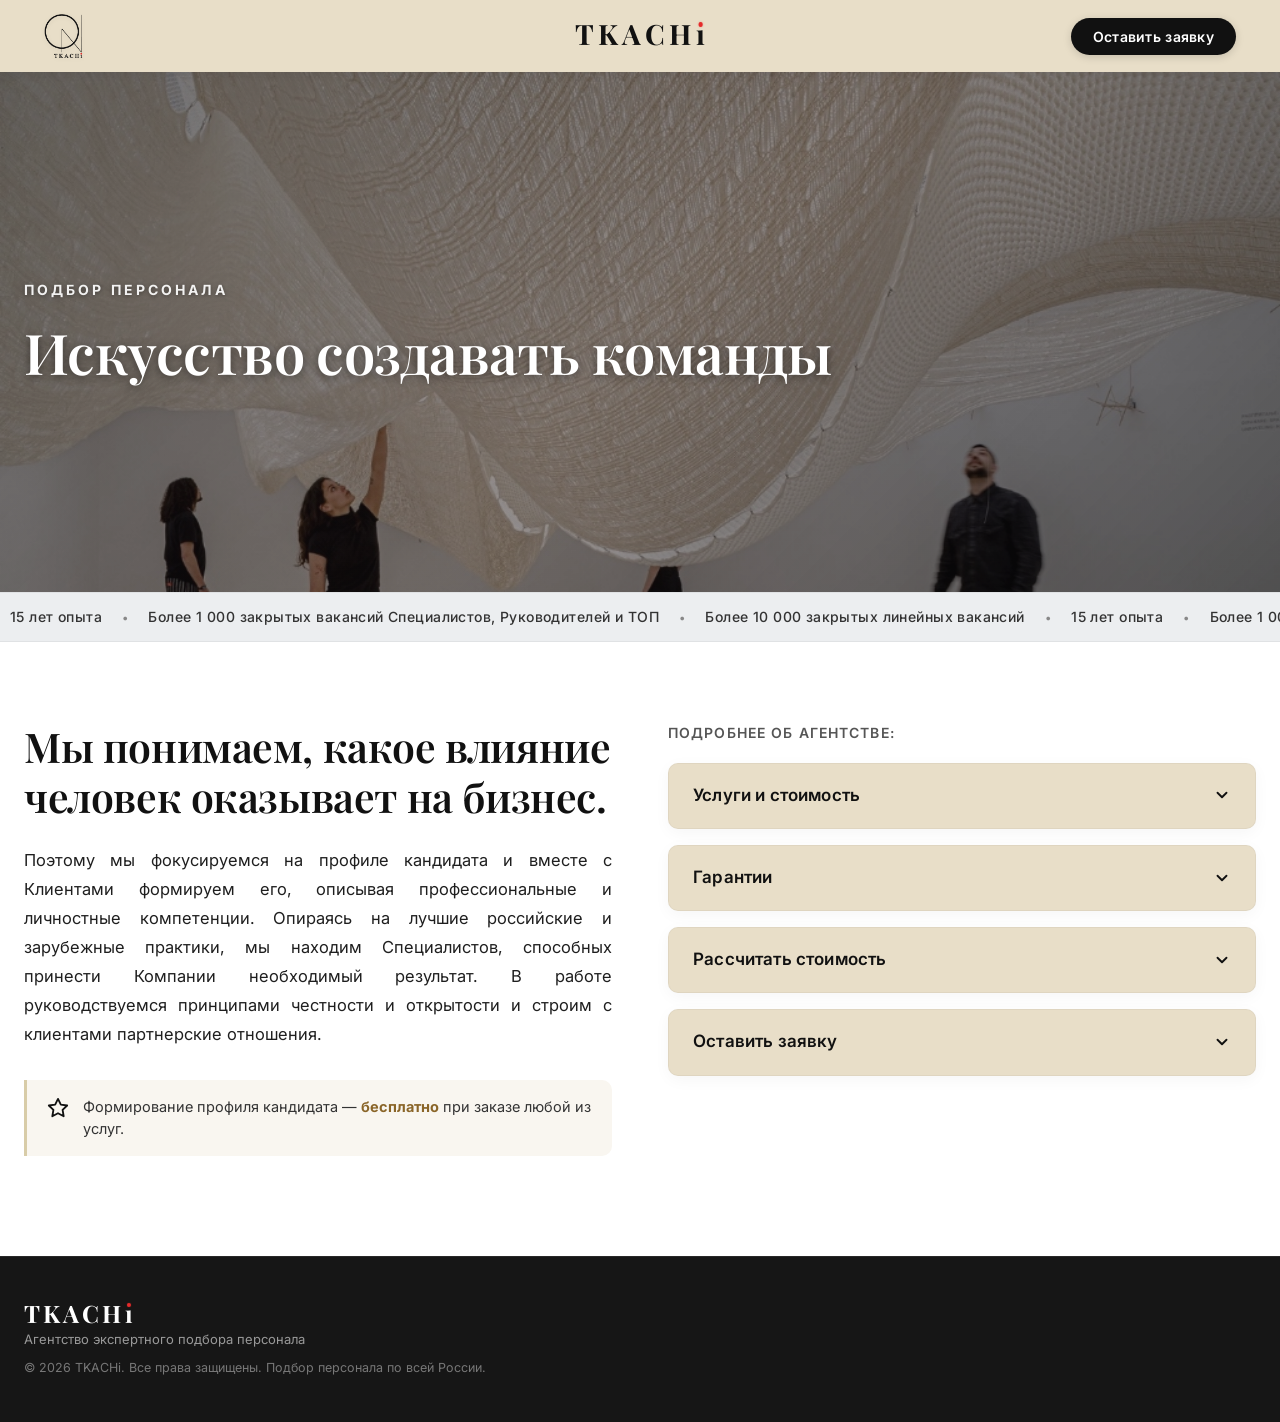
==== commit 55f95729: "Add files via upload" ====
--- a/index.html
+++ b/index.html
@@ -279,21 +279,15 @@
                   </div>
                 </div>
 
-                <!-- Выходит итоговая сумма -->
+                <!-- Выходит примерная итоговая сумма -->
                 <div class="calc-result-box">
                   <div class="result-formula" id="calcFormula">
                     1 200 000 ₽ × 0,10 × 1 вак.
                   </div>
                   <div class="result-total-row">
-                    <span class="total-label">Итоговая сумма:</span>
-                    <span class="total-value" id="calcTotalValue">120 000 ₽</span>
-                  </div>
-                </div>
-
-                <div class="calc-actions">
-                  <button type="button" class="btn-subaction" id="applyCalcToFormBtn">
-                    Перенести расчет в заявку →
-                  </button>
+                    <span class="total-label">Примерная итоговая сумма:</span>
+                    <span class="total-value" id="calcTotalValue">~ 120 000 ₽</span>
+                  </div>
                 </div>
               </div>
             </div>
@@ -517,7 +511,7 @@
       <div class="stats-modal-body">
         <div class="modal-kpi-bar">
           <div class="kpi-chip">
-            <span class="kpi-chip-label">Посещений сайта:</span>
+            <span class="kpi-chip-label">Просмотров сайта:</span>
             <span class="kpi-chip-val" id="statVisitsCounter">0</span>
           </div>
           <div class="kpi-chip">
@@ -549,6 +543,14 @@
           <span>Экспортировать в CSV / Excel</span>
         </button>
 
+        <button type="button" class="btn-modal-action btn-modal-reset" id="resetStatsBtn">
+          <svg width="16" height="16" viewBox="0 0 24 24" fill="none" stroke="currentColor" stroke-width="2" stroke-linecap="round" stroke-linejoin="round">
+            <polyline points="1 4 1 10 7 10"></polyline>
+            <path d="M3.51 15a9 9 0 1 0 2.13-9.36L1 10"></path>
+          </svg>
+          <span>Обнулить счетчики</span>
+        </button>
+
         <div class="modal-footer-right">
           <button type="button" class="btn-modal-close-main" id="closeStatsModalMainBtn">
             Закрыть панель
--- a/styles.css
+++ b/styles.css
@@ -163,6 +163,7 @@
   position: relative;
   display: inline-flex;
   align-items: baseline;
+  line-height: 1;
 }
 
 /* Stylized 'i' with a prominent red dot (single dot, no duplicate) */
@@ -173,26 +174,32 @@
   font-style: normal;
   display: inline-flex;
   align-items: baseline;
-  margin-left: 1px;
+  line-height: 1;
+  letter-spacing: 0;
+  vertical-align: baseline;
+  margin-left: 0.05em;
 }
 
 .dotless-i {
   font-style: normal;
   display: inline-block;
-  color: var(--color-black);
+  line-height: 1;
+  letter-spacing: 0;
+  color: inherit;
 }
 
 .red-dot-i::after {
   content: '';
   position: absolute;
-  top: 6px;
+  top: 0.09em;
   left: 50%;
   transform: translateX(-50%);
-  width: 5px;
-  height: 5px;
+  width: 0.17em;
+  height: 0.17em;
   background-color: var(--color-red-dot);
   border-radius: 50%;
-  box-shadow: 0 0 3px rgba(229, 43, 43, 0.6);
+  box-shadow: 0 0 0.06em rgba(229, 43, 43, 0.5);
+  pointer-events: none;
 }
 
 /* Справа по плашке: кнопка «Оставить заявку», черная, надпись белая */
@@ -1521,7 +1528,16 @@
   text-transform: uppercase;
   display: inline-flex;
   align-items: baseline;
-  line-height: 1.2;
+  line-height: 1;
+  cursor: pointer;
+  user-select: none;
+  -webkit-user-select: none;
+  touch-action: manipulation;
+  transition: opacity 0.2s ease;
+}
+
+.footer-logo-text:hover {
+  opacity: 0.88;
 }
 
 .footer-logo-text .red-dot-i {
@@ -2043,6 +2059,18 @@
   transform: translateY(-1px);
 }
 
+.btn-modal-reset {
+  background-color: transparent;
+  color: var(--color-error);
+  border: 1px solid rgba(211, 47, 47, 0.4);
+}
+
+.btn-modal-reset:hover {
+  background-color: #FDEDED;
+  border-color: var(--color-error);
+  transform: translateY(-1px);
+}
+
 .modal-footer-right {
   display: flex;
   align-items: center;
@@ -2252,6 +2280,7 @@
   }
 
   .btn-modal-export,
+  .btn-modal-reset,
   .btn-modal-close-main {
     width: 100%;
     justify-content: center;
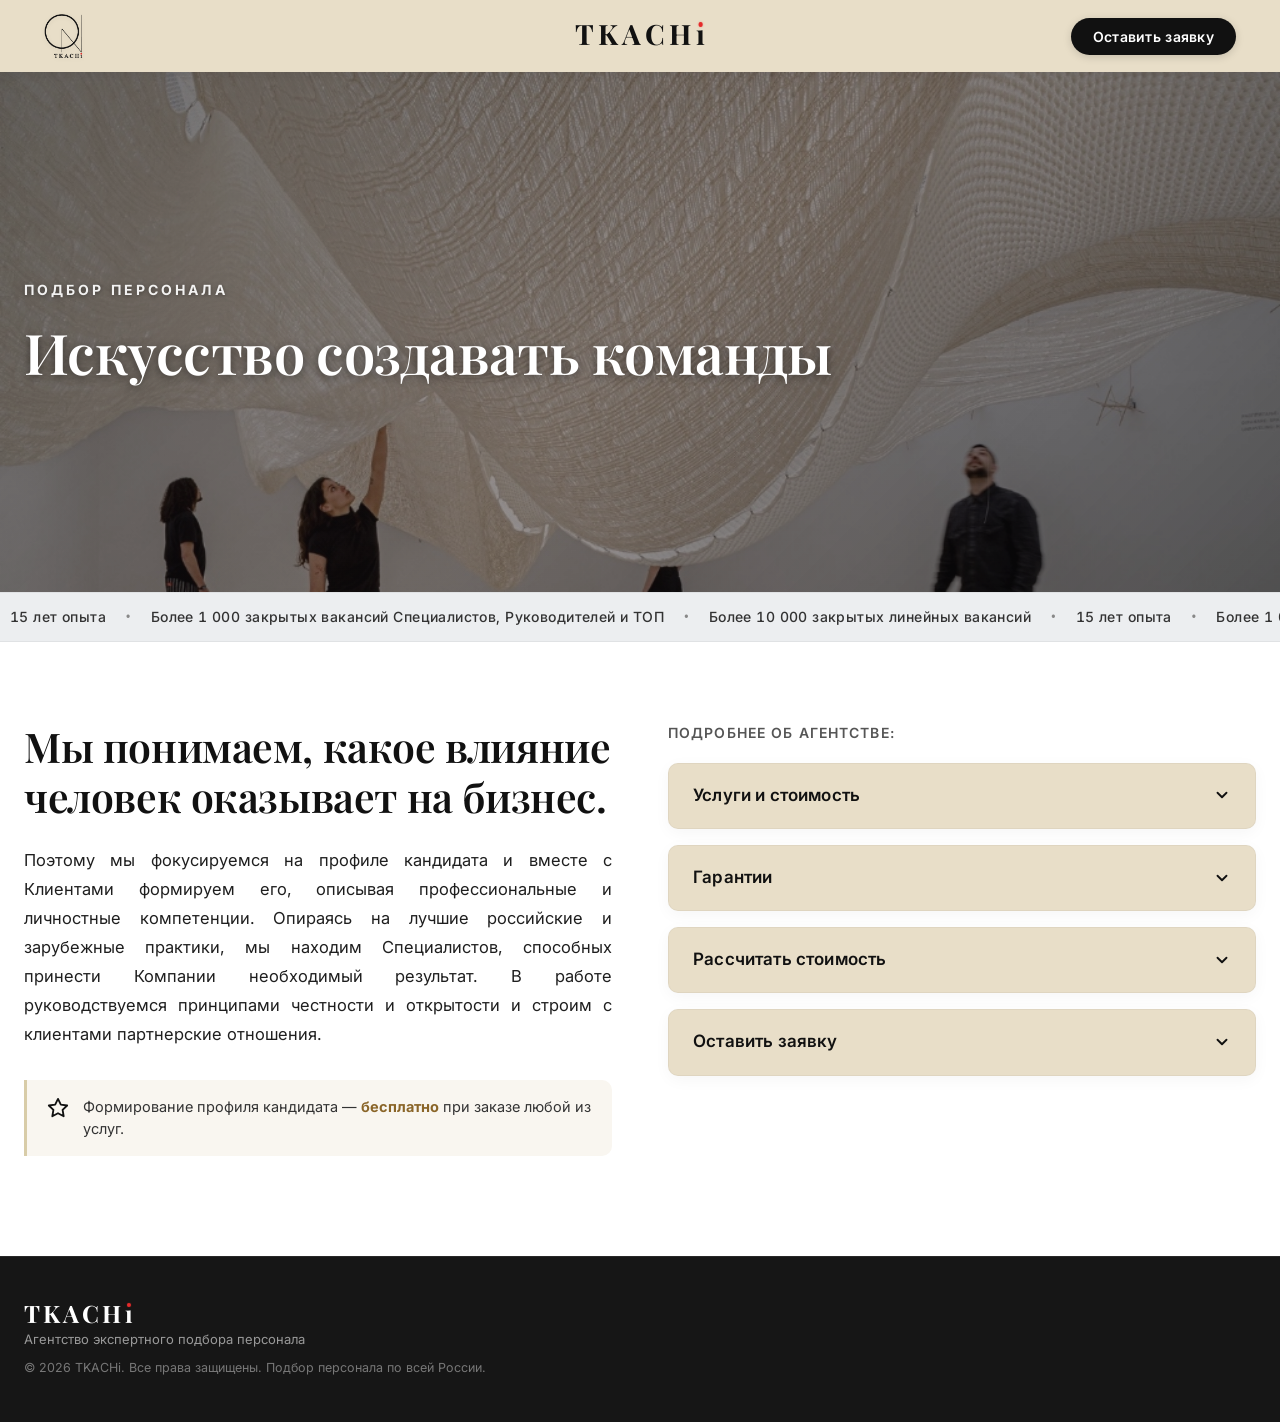
==== commit 1394ca66: "Add files via upload" ====
--- a/index.html
+++ b/index.html
@@ -3,14 +3,15 @@
 <head>
   <meta charset="UTF-8">
   <meta name="viewport" content="width=device-width, initial-scale=1.0, viewport-fit=cover">
+  <meta name="format-detection" content="telephone=no, date=no, address=no, email=no">
   <title>TKACHi — Агентство по подбору персонала</title>
   <meta name="description" content="TKACHi — агентство по подбору персонала. Экспертный поиск линейного персонала, специалистов, руководителей и ТОП-менеджеров. Искусство создавать команды.">
   <meta name="keywords" content="подбор персонала, рекрутинг, кадровое агентство, ТКАЧи, TKACHi, подбор руководителей, подбор топ менеджеров">
 
-  <!-- Google Fonts: Cormorant Garamond for editorial headings & Inter for clean UI -->
+  <!-- Google Fonts: Cormorant Garamond for editorial headings & Inter for clean UI with Cyrillic support -->
   <link rel="preconnect" href="https://fonts.googleapis.com">
   <link rel="preconnect" href="https://fonts.gstatic.com" crossorigin>
-  <link href="https://fonts.googleapis.com/css2?family=Cormorant+Garamond:ital,wght@0,400;0,500;0,600;0,700;1,400;1,600&family=Inter:wght@300;400;500;600;700;800&family=Playfair+Display:ital,wght@0,500;0,600;0,700;1,400&display=swap" rel="stylesheet">
+  <link href="https://fonts.googleapis.com/css2?family=Cormorant+Garamond:ital,wght@0,400;0,500;0,600;0,700;1,400;1,600&family=Inter:wght@300;400;500;600;700;800&family=Playfair+Display:ital,wght@0,500;0,600;0,700;1,400&subset=cyrillic,cyrillic-ext&display=swap" rel="stylesheet">
 
   <link rel="stylesheet" href="styles.css">
   <link rel="icon" type="image/png" href="assets/logo-dark.png">
--- a/styles.css
+++ b/styles.css
@@ -51,6 +51,8 @@
 html {
   font-size: 16px;
   scroll-behavior: smooth;
+  -webkit-text-size-adjust: 100%;
+  text-size-adjust: 100%;
   -webkit-font-smoothing: antialiased;
   -moz-osx-font-smoothing: grayscale;
 }
@@ -311,6 +313,8 @@
   padding: 13px 0;
   overflow: hidden;
   user-select: none;
+  -webkit-text-size-adjust: 100%;
+  text-size-adjust: 100%;
 }
 
 .ticker-track-wrap {
@@ -334,21 +338,46 @@
   display: flex;
   align-items: center;
   flex-shrink: 0;
-  font-family: var(--font-sans);
+  font-family: 'Inter', -apple-system, BlinkMacSystemFont, 'SF Pro Text', 'Segoe UI', Roboto, Helvetica, Arial, sans-serif;
   font-size: 14px;
   font-weight: 500;
   color: #333333;
   letter-spacing: 0.03em;
+  -webkit-text-size-adjust: 100%;
+  text-size-adjust: 100%;
+  font-feature-settings: 'tnum' 1;
+  font-variant-numeric: tabular-nums;
+  -webkit-font-smoothing: antialiased;
+  -moz-osx-font-smoothing: grayscale;
 }
 
 .ticker-chunk {
   padding: 0 10px;
+  font-family: inherit;
+  font-size: inherit;
+  font-weight: inherit;
+  color: inherit;
+  -webkit-text-size-adjust: 100%;
 }
 
 .ticker-dot {
   color: #888888;
   padding: 0 10px;
   font-size: 12px;
+  font-family: -apple-system, BlinkMacSystemFont, 'Segoe UI', Roboto, sans-serif;
+  line-height: 1;
+  user-select: none;
+}
+
+/* Prevent iOS WebKit telephone/date auto-detection styling inside ticker */
+.ticker-item a,
+.ticker-chunk a {
+  color: inherit !important;
+  text-decoration: none !important;
+  font-family: inherit !important;
+  font-size: inherit !important;
+  font-weight: inherit !important;
+  pointer-events: none;
 }
 
 @keyframes marqueeScroll {
